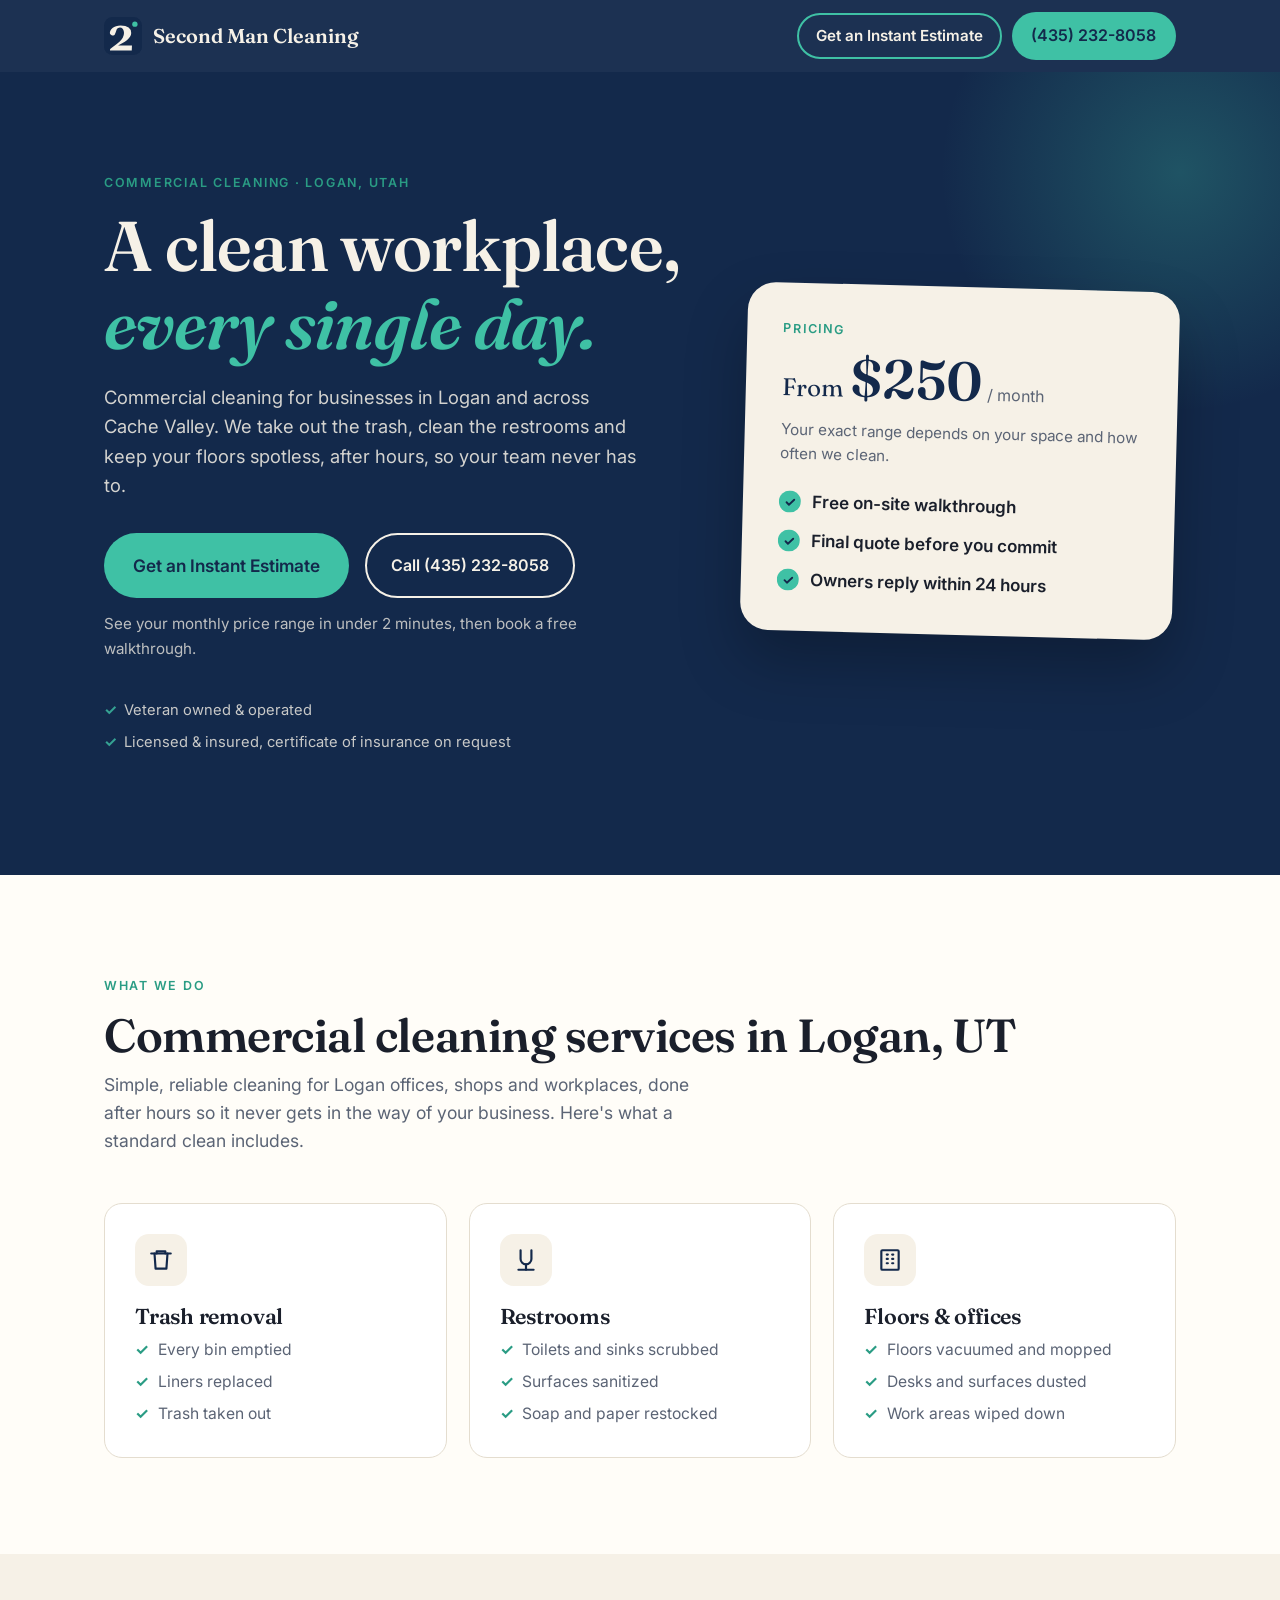
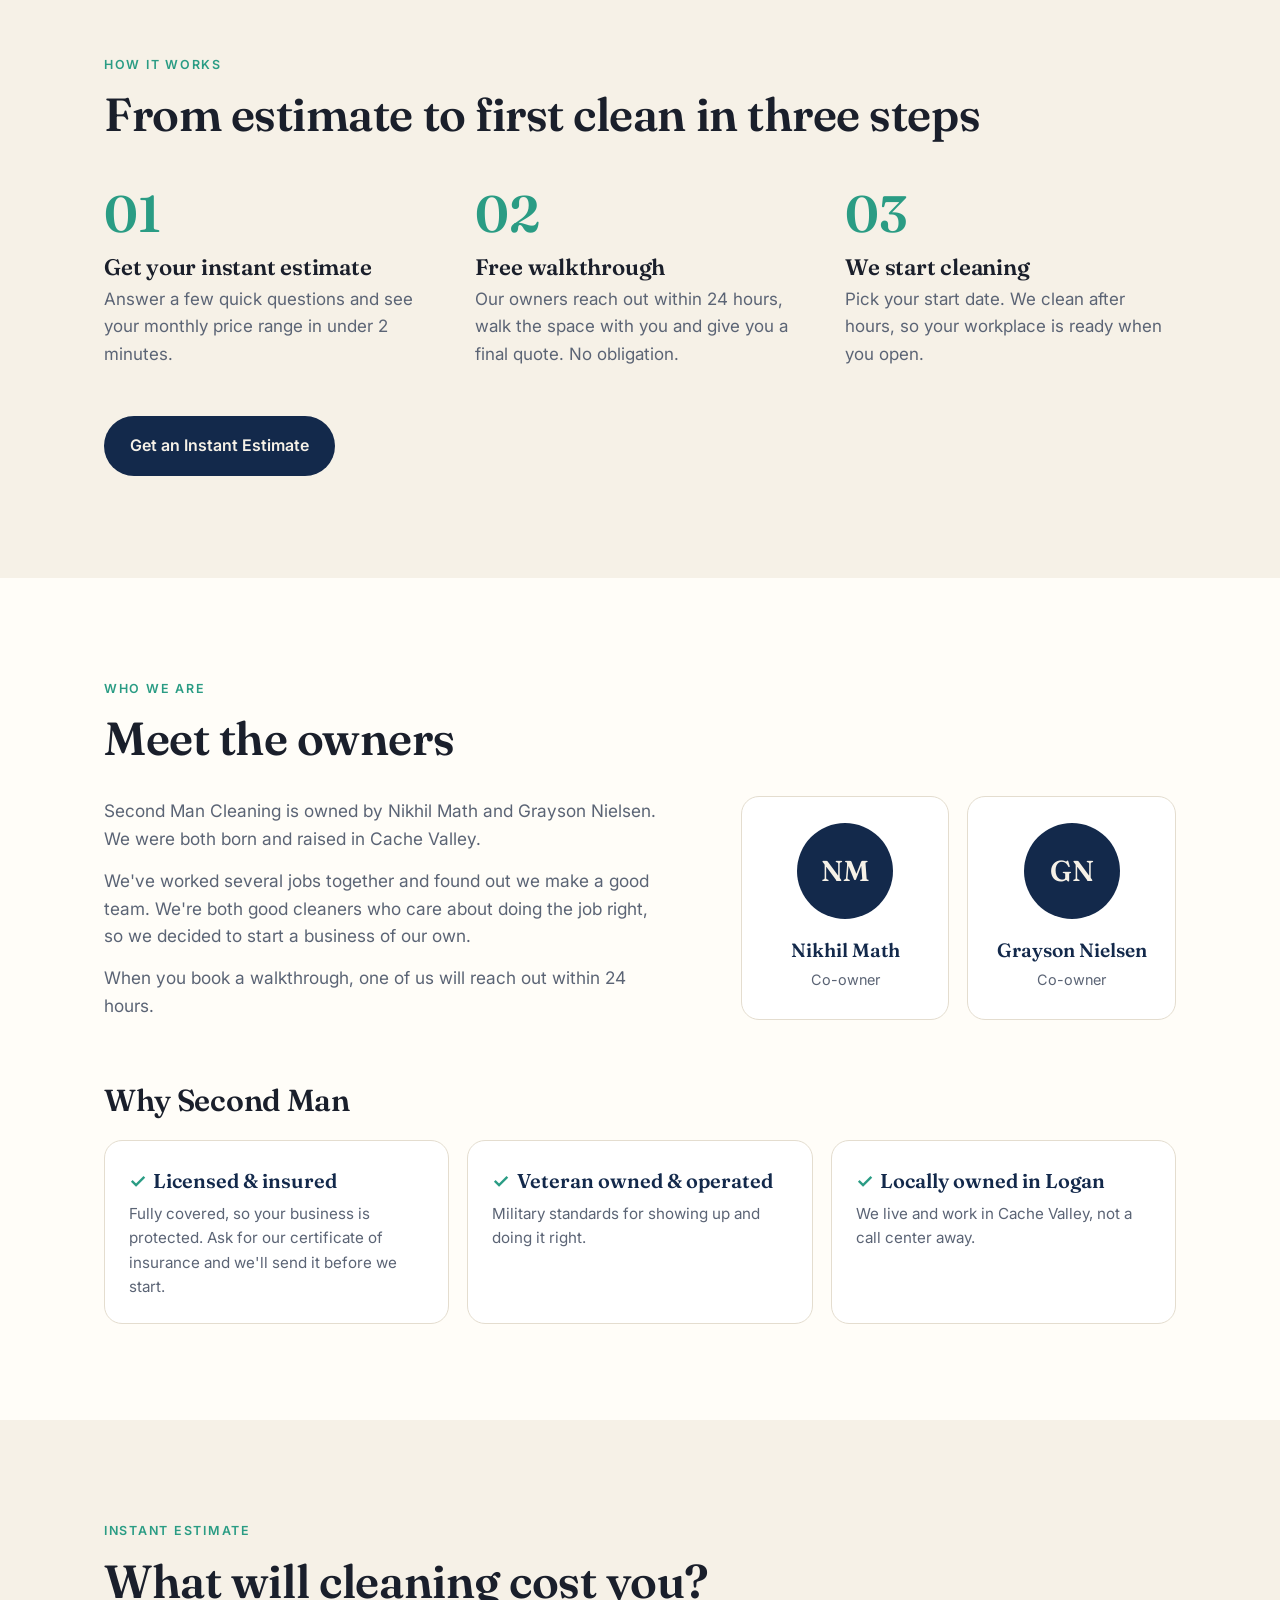
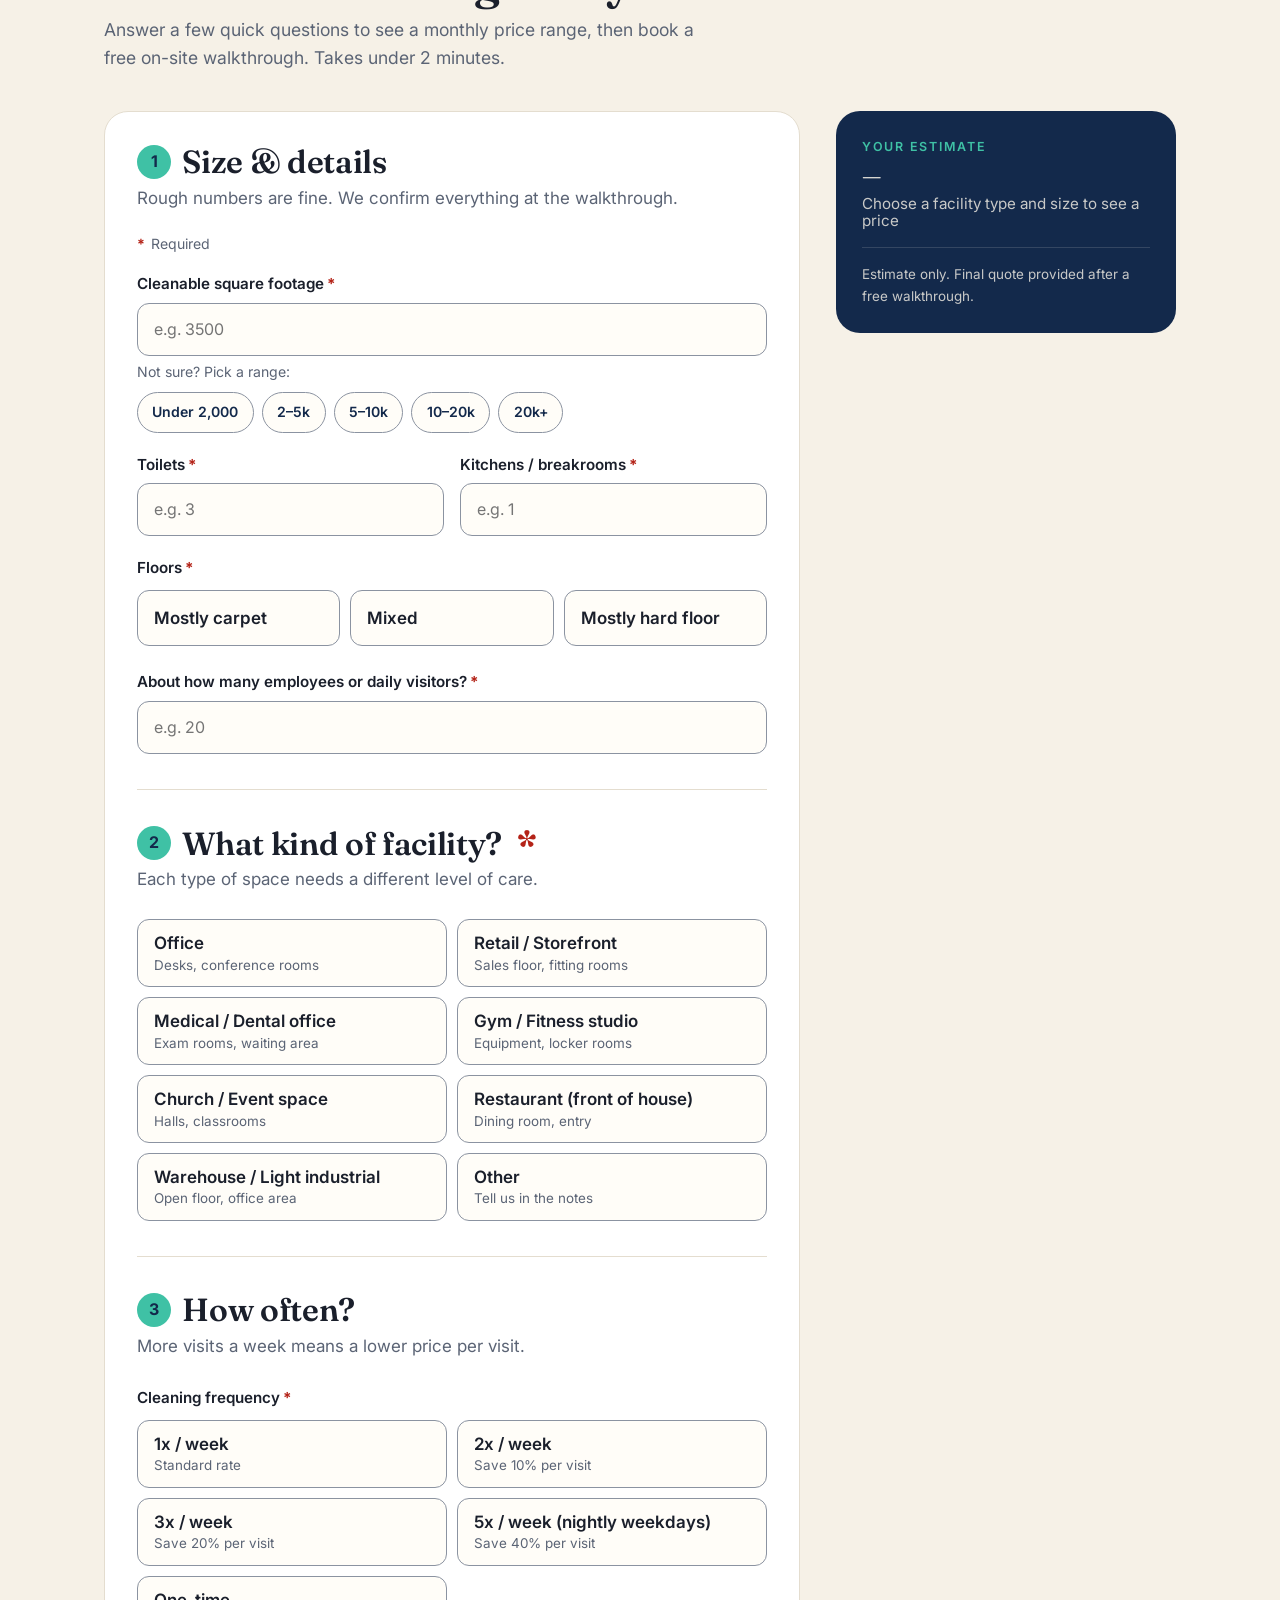
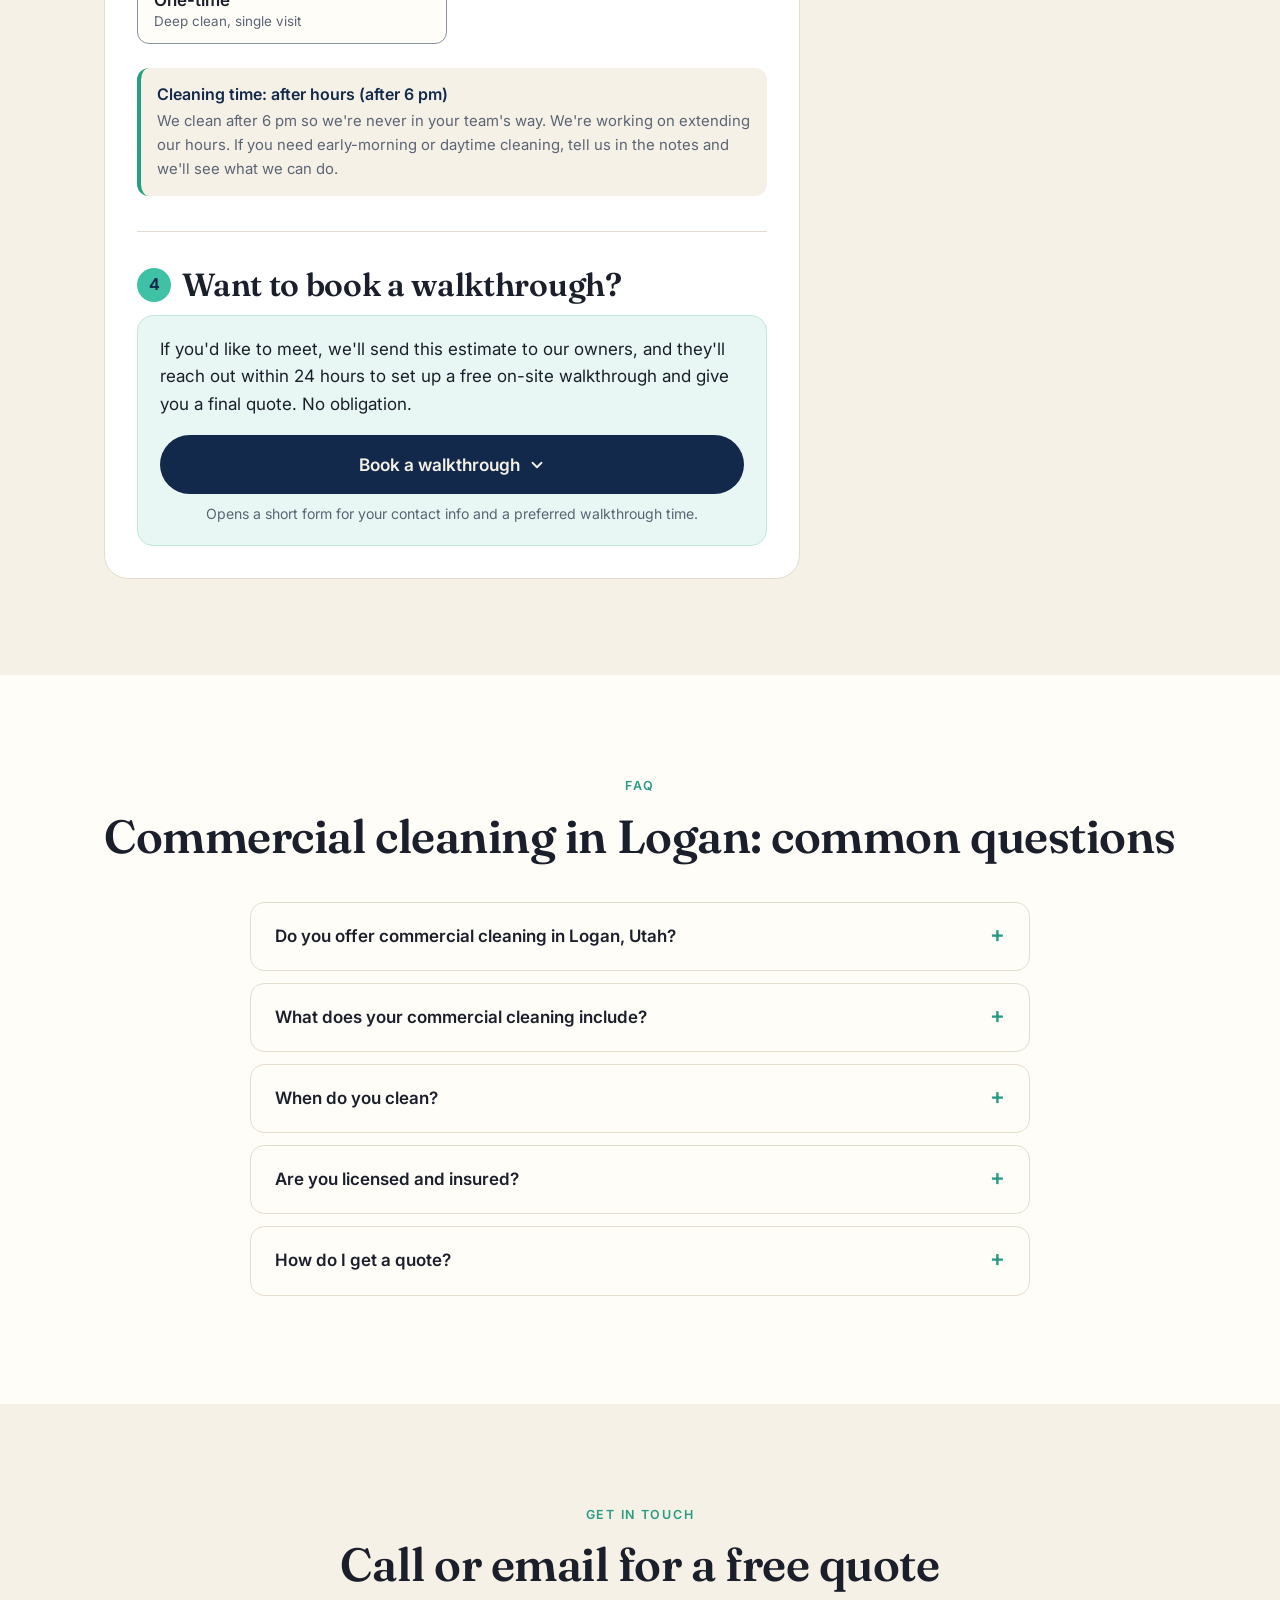
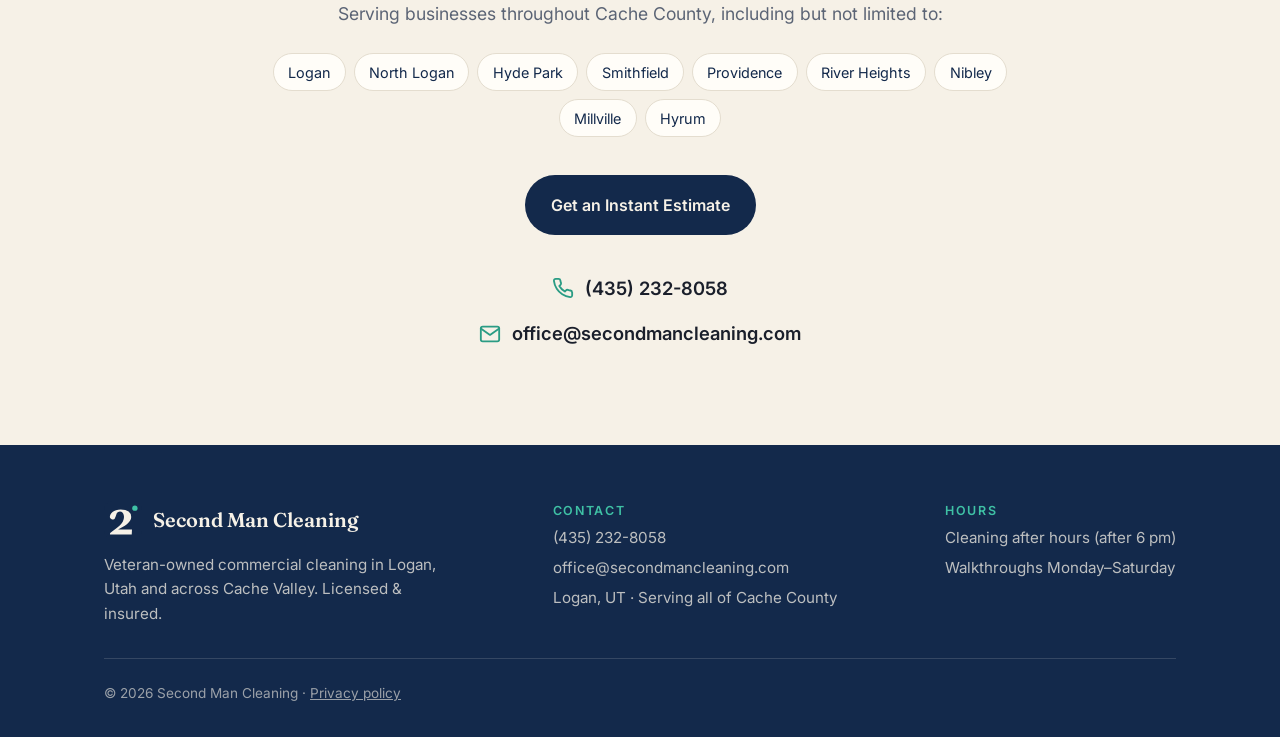
==== index.html @ 5b6b6d29 "FAQ: say we're open to adding services a business needs Co-Authored-By: Claude Opus 5.5 <noreply@ant" ====
<!doctype html>
<html lang="en">
<head>
  <meta charset="utf-8">
  <meta name="viewport" content="width=device-width, initial-scale=1">
  <title>Commercial Cleaning in Logan, UT | Second Man Cleaning</title>
  <meta name="description" content="Veteran-owned commercial cleaning in Logan, Utah and Cache Valley. After-hours office, restroom, floor and trash service. Licensed &amp; insured. Free quotes.">
  <link rel="canonical" href="https://secondmancleaning.com/">
  <link rel="icon" href="/favicon.ico" sizes="any">
  <link rel="icon" href="/assets/favicon.svg" type="image/svg+xml">
  <link rel="apple-touch-icon" href="/assets/apple-touch-icon.png">
  <link rel="manifest" href="/site.webmanifest">
  <meta name="theme-color" content="#13294b">

  <meta property="og:type" content="website">
  <meta property="og:title" content="Second Man Cleaning | Commercial Cleaning in Logan, UT">
  <meta property="og:description" content="Veteran-owned commercial cleaning in Logan, Utah and Cache Valley: trash removal, restrooms, floors and offices.">
  <meta property="og:url" content="https://secondmancleaning.com/">
  <meta property="og:locale" content="en_US">
  <meta property="og:site_name" content="Second Man Cleaning">
  <meta property="og:image" content="https://secondmancleaning.com/assets/og-card.png">
  <meta property="og:image:width" content="1200">
  <meta property="og:image:height" content="630">
  <meta property="og:image:alt" content="Second Man Cleaning: veteran-owned commercial cleaning in Logan, Utah. Instant estimates online. (435) 232-8058">
  <meta name="twitter:card" content="summary_large_image">
  <meta name="twitter:title" content="Second Man Cleaning | Commercial Cleaning in Logan, UT">
  <meta name="twitter:description" content="Veteran-owned commercial cleaning in Logan, Utah and Cache Valley: trash removal, restrooms, floors and offices.">
  <meta name="twitter:image" content="https://secondmancleaning.com/assets/og-card.png">

  <meta name="geo.region" content="US-UT">
  <meta name="geo.placename" content="Logan, Utah">

  <script type="application/ld+json">
  {
    "@context": "https://schema.org",
    "@type": "LocalBusiness",
    "@id": "https://secondmancleaning.com/#business",
    "name": "Second Man Cleaning",
    "description": "Veteran-owned commercial cleaning company serving businesses in Logan, Utah and throughout Cache Valley. After-hours trash removal, restroom cleaning, floor care and office cleaning.",
    "url": "https://secondmancleaning.com/",
    "telephone": "+1-435-232-8058",
    "email": "office@secondmancleaning.com",
    "logo": "https://secondmancleaning.com/assets/icon-512.png",
    "image": "https://secondmancleaning.com/assets/og-card.png",
    "slogan": "A clean workplace, every single day.",
    "founder": [
      {"@type": "Person", "name": "Nikhil Math"},
      {"@type": "Person", "name": "Grayson Nielsen"}
    ],
    "priceRange": "From $250/month",
    "knowsAbout": ["Commercial cleaning", "Office cleaning", "Janitorial services", "Restroom cleaning", "Floor cleaning", "Trash removal"],
    "address": {
      "@type": "PostalAddress",
      "addressLocality": "Logan",
      "addressRegion": "UT",
      "addressCountry": "US"
    },
    "areaServed": [
      {"@type": "City", "name": "Logan, Utah"},
      {"@type": "City", "name": "North Logan, Utah"},
      {"@type": "City", "name": "Hyde Park, Utah"},
      {"@type": "City", "name": "Smithfield, Utah"},
      {"@type": "City", "name": "Providence, Utah"},
      {"@type": "City", "name": "River Heights, Utah"},
      {"@type": "City", "name": "Nibley, Utah"},
      {"@type": "City", "name": "Millville, Utah"},
      {"@type": "City", "name": "Hyrum, Utah"},
      {"@type": "AdministrativeArea", "name": "Cache County, Utah"}
    ],
    "hasOfferCatalog": {
      "@type": "OfferCatalog",
      "name": "Commercial cleaning services",
      "itemListElement": [
        {"@type": "Offer", "itemOffered": {"@type": "Service", "name": "Commercial trash removal", "areaServed": "Logan, UT"}},
        {"@type": "Offer", "itemOffered": {"@type": "Service", "name": "Commercial restroom cleaning", "areaServed": "Logan, UT"}},
        {"@type": "Offer", "itemOffered": {"@type": "Service", "name": "Office and floor cleaning", "areaServed": "Logan, UT"}}
      ]
    }
  }
  </script>

  <link rel="preconnect" href="https://fonts.googleapis.com">
  <link rel="preconnect" href="https://fonts.gstatic.com" crossorigin>
  <link href="https://fonts.googleapis.com/css2?family=Fraunces:ital,opsz,wght@0,9..144,600;1,9..144,600&family=Inter:wght@400;600&display=swap" rel="stylesheet">
  <link rel="stylesheet" href="/assets/styles.css">
  <link rel="stylesheet" href="/assets/estimate.css">
</head>
<body>

<nav class="nav" aria-label="Main">
  <div class="wrap">
    <a class="brand" href="/">
      <img class="brand-mark" src="/assets/favicon.svg" alt="" width="38" height="38">
      Second Man Cleaning
    </a>
    <div class="nav-actions">
      <a class="btn nav-est" href="#estimate"><span class="long">Get an Instant Estimate</span><span class="short">Estimate</span></a>
      <a class="btn btn-primary nav-cta" href="tel:+14352328058" aria-label="Call (435) 232-8058"><svg class="ph-ico" width="18" height="18" viewBox="0 0 24 24" fill="none" stroke="currentColor" stroke-width="2.2" stroke-linecap="round" stroke-linejoin="round" aria-hidden="true"><path d="M22 16.9v3a2 2 0 01-2.2 2 19.8 19.8 0 01-8.6-3.1 19.5 19.5 0 01-6-6A19.8 19.8 0 012.1 4.2 2 2 0 014.1 2h3a2 2 0 012 1.7c.1.9.4 1.8.7 2.7a2 2 0 01-.5 2.1L8 9.8a16 16 0 006 6l1.3-1.3a2 2 0 012.1-.5c.9.3 1.8.6 2.7.7a2 2 0 011.7 2z"/></svg><span class="ph-num">(435) 232-8058</span></a>
    </div>
  </div>
</nav>

<header class="hero">
  <div class="wrap">
    <div>
      <span class="eyebrow">Commercial cleaning · Logan, Utah</span>
      <h1>A clean workplace, <em>every single day.</em></h1>
      <p>Commercial cleaning for businesses in Logan and across Cache Valley. We take out the trash, clean the restrooms and keep your floors spotless, after hours, so your team never has to.</p>
      <div class="hero-ctas">
        <a class="btn btn-primary btn-lg" href="#estimate">Get an Instant Estimate</a>
        <a class="btn btn-ghost" href="tel:+14352328058">Call (435) 232-8058</a>
      </div>
      <p class="hero-sub">See your monthly price range in under 2 minutes, then book a free walkthrough.</p>
      <div class="hero-points"><span>Veteran owned &amp; operated</span><span>Licensed &amp; insured, certificate of insurance on request</span></div>
    </div>
    <aside class="hero-card" aria-label="Pricing">
      <p class="hero-card-label">Pricing</p>
      <!-- The $ amount is filled from PRICING.minimumMonthly in assets/estimate.js; keep this copy in step for no-JS visitors. -->
      <p class="hero-price">From <b data-price-min>$250</b><span>/ month</span></p>
      <p class="hero-card-note">Your exact range depends on your space and how often we clean.</p>
      <ul class="check">
        <li>Free on-site walkthrough</li>
        <li>Final quote before you commit</li>
        <li>Owners reply within 24 hours</li>
      </ul>
    </aside>
  </div>
</header>

<main>

<section id="services">
  <div class="wrap">
    <span class="eyebrow">What we do</span>
    <h2>Commercial cleaning services in Logan, UT</h2>
    <p class="lede">Simple, reliable cleaning for Logan offices, shops and workplaces, done after hours so it never gets in the way of your business. Here's what a standard clean includes.</p>
    <div class="grid">
      <article class="card">
        <div class="icon"><svg width="26" height="26" viewBox="0 0 24 24" fill="none" stroke="currentColor" stroke-width="2" stroke-linecap="round" stroke-linejoin="round" aria-hidden="true"><path d="M3 6h18"/><path d="M8 6V4h8v2"/><path d="M6 6l1 14h10l1-14"/></svg></div>
        <h3>Trash removal</h3>
        <ul class="card-list">
          <li>Every bin emptied</li>
          <li>Liners replaced</li>
          <li>Trash taken out</li>
        </ul>
      </article>
      <article class="card">
        <div class="icon"><svg width="26" height="26" viewBox="0 0 24 24" fill="none" stroke="currentColor" stroke-width="2" stroke-linecap="round" stroke-linejoin="round" aria-hidden="true"><path d="M7 3v8a5 5 0 0010 0V3"/><path d="M5 21h14"/><path d="M12 16v5"/></svg></div>
        <h3>Restrooms</h3>
        <ul class="card-list">
          <li>Toilets and sinks scrubbed</li>
          <li>Surfaces sanitized</li>
          <li>Soap and paper restocked</li>
        </ul>
      </article>
      <article class="card">
        <div class="icon"><svg width="26" height="26" viewBox="0 0 24 24" fill="none" stroke="currentColor" stroke-width="2" stroke-linecap="round" stroke-linejoin="round" aria-hidden="true"><rect x="4" y="3" width="16" height="18" rx="1"/><path d="M9 7h1M14 7h1M9 11h1M14 11h1M9 15h1M14 15h1"/></svg></div>
        <h3>Floors &amp; offices</h3>
        <ul class="card-list">
          <li>Floors vacuumed and mopped</li>
          <li>Desks and surfaces dusted</li>
          <li>Work areas wiped down</li>
        </ul>
      </article>
    </div>
  </div>
</section>

<section id="how" class="steps-sec">
  <div class="wrap">
    <span class="eyebrow">How it works</span>
    <h2>From estimate to first clean in three steps</h2>
    <ol class="steps">
      <li class="step">
        <h3>Get your instant estimate</h3>
        <p>Answer a few quick questions and see your monthly price range in under 2 minutes.</p>
      </li>
      <li class="step">
        <h3>Free walkthrough</h3>
        <p>Our owners reach out within 24 hours, walk the space with you and give you a final quote. No obligation.</p>
      </li>
      <li class="step">
        <h3>We start cleaning</h3>
        <p>Pick your start date. We clean after hours, so your workplace is ready when you open.</p>
      </li>
    </ol>
    <p class="steps-cta"><a class="btn btn-next-home" href="#estimate">Get an Instant Estimate</a></p>
  </div>
</section>

<section id="about">
  <div class="wrap">
    <span class="eyebrow">Who we are</span>
    <h2>Meet the owners</h2>
    <div class="about">
      <div class="about-text">
        <p>Second Man Cleaning is owned by Nikhil Math and Grayson Nielsen. We were both born and raised in Cache Valley.</p>
        <p>We've worked several jobs together and found out we make a good team. We're both good cleaners who care about doing the job right, so we decided to start a business of our own.</p>
        <p>When you book a walkthrough, one of us will reach out within 24 hours.</p>
      </div>
      <div class="owners">
        <!-- PHOTOS: put a square photo in /assets/ (e.g. nikhil-math.jpg) and swap the initials <span> for
             <img class="owner-photo" src="/assets/nikhil-math.jpg" alt="Nikhil Math" width="96" height="96"> -->
        <figure class="owner"><span class="owner-photo" aria-hidden="true">NM</span><figcaption><b>Nikhil Math</b><span>Co-owner</span></figcaption></figure>
        <figure class="owner"><span class="owner-photo" aria-hidden="true">GN</span><figcaption><b>Grayson Nielsen</b><span>Co-owner</span></figcaption></figure>
      </div>
    </div>

    <h3 class="about-why">Why Second Man</h3>
    <!-- TRUST SIGNALS. Items marked "PLACEHOLDER" are hidden until you confirm them: delete the word `hidden` to show one. -->
    <div class="trust-grid">
      <div class="trust-item"><b>Licensed &amp; insured</b><p>Fully covered, so your business is protected. Ask for our certificate of insurance and we'll send it before we start.</p></div>
      <div class="trust-item"><b>Veteran owned &amp; operated</b><p>Military standards for showing up and doing it right.</p></div>
      <div class="trust-item"><b>Locally owned in Logan</b><p>We live and work in Cache Valley, not a call center away.</p></div>
      <!-- PLACEHOLDER: confirm all staff are background-checked, then remove `hidden` -->
      <div class="trust-item" hidden><b>Background-checked staff</b><p>Every team member is screened before entering your building.</p></div>
      <!-- PLACEHOLDER: confirm your guarantee wording, then remove `hidden` -->
      <div class="trust-item" hidden><b>Satisfaction guarantee</b><p>Not happy with a clean? Tell us within 24 hours and we'll come back and fix it free.</p></div>
    </div>

    <!-- PLACEHOLDER: client testimonial or logo. Replace the quote, name and business, then remove `hidden`.
         For a logo: put the image in /assets/ and swap the <blockquote> for <img src="/assets/client-logo.png" alt="Client name"> -->
    <figure class="testimonial" hidden>
      <blockquote>"Client testimonial goes here: one or two sentences about reliability and results."</blockquote>
      <figcaption>Name, Title · Business name, Logan</figcaption>
    </figure>
  </div>
</section>

<section id="estimate" class="est-sec" aria-labelledby="estimate-h">
  <div class="wrap">
    <div class="est-intro">
      <span class="eyebrow">Instant estimate</span>
      <h2 id="estimate-h">What will cleaning cost you?</h2>
      <p class="lede">Answer a few quick questions to see a monthly price range, then book a free on-site walkthrough. Takes under 2 minutes.</p>
    </div>
    <noscript><p class="noscript">This calculator needs JavaScript. Call us at <a href="tel:+14352328058">(435) 232-8058</a> or email <a href="mailto:office@secondmancleaning.com">office@secondmancleaning.com</a> for a free quote.</p></noscript>

    <div id="est-app" class="est-layout">
      <div class="wizard" id="wizard" tabindex="-1">
        <div class="shared-note" id="shared-note" hidden>
          <p>You opened a shared estimate. Check the answers below, or jump straight to booking.</p>
          <button type="button" class="btn btn-small" id="skip-to-book">Jump to booking</button>
        </div>

        <!-- Sections 1–3: the calculator. Not sent to Netlify directly; the results are copied into hidden fields in the booking form. -->
        <form id="calc" novalidate>
          <div class="step-panel" data-step="1">
            <h3 id="sec-1" tabindex="-1"><span class="sec-num" aria-hidden="true">1</span>Size &amp; details</h3>
            <p class="step-intro">Rough numbers are fine. We confirm everything at the walkthrough.</p>
            <p class="req-note"><span class="req" aria-hidden="true">*</span> Required</p>

            <div class="field">
              <label for="sqft">Cleanable square footage<span class="req" aria-hidden="true">*</span></label>
              <input id="sqft" aria-required="true" type="number" inputmode="numeric" min="100" max="1000000" step="1" placeholder="e.g. 3500" aria-describedby="sqft-hint err-sqft">
              <p class="hint" id="sqft-hint">Not sure? Pick a range:</p>
              <div class="quick" id="quick-sqft" role="group" aria-label="Square footage ranges">
                <button type="button" data-sqft="1500" aria-pressed="false">Under 2,000</button>
                <button type="button" data-sqft="3500" aria-pressed="false">2–5k</button>
                <button type="button" data-sqft="7500" aria-pressed="false">5–10k</button>
                <button type="button" data-sqft="15000" aria-pressed="false">10–20k</button>
                <button type="button" data-sqft="25000" aria-pressed="false">20k+</button>
              </div>
              <p class="err" id="err-sqft" role="alert"></p>
            </div>

            <div class="row2">
              <div class="field">
                <label for="toilets">Toilets<span class="req" aria-hidden="true">*</span></label>
                <input id="toilets" aria-required="true" type="number" inputmode="numeric" min="0" max="500" step="1" placeholder="e.g. 3" aria-describedby="err-toilets">
                <p class="err" id="err-toilets" role="alert"></p>
              </div>
              <div class="field">
                <label for="kitchens">Kitchens / breakrooms<span class="req" aria-hidden="true">*</span></label>
                <input id="kitchens" aria-required="true" type="number" inputmode="numeric" min="0" max="100" step="1" placeholder="e.g. 1" aria-describedby="err-kitchens">
                <p class="err" id="err-kitchens" role="alert"></p>
              </div>
            </div>

            <fieldset id="fs-floor" aria-required="true" aria-describedby="err-fs-floor">
              <legend>Floors<span class="req" aria-hidden="true">*</span></legend>
              <div class="opts cols-3" id="opts-floor"></div>
              <p class="err" id="err-fs-floor" role="alert"></p>
            </fieldset>

            <div class="field">
              <label for="people">About how many employees or daily visitors?<span class="req" aria-hidden="true">*</span></label>
              <input id="people" aria-required="true" type="number" inputmode="numeric" min="0" max="100000" step="1" placeholder="e.g. 20" aria-describedby="traffic-out err-people">
              <p class="hint" id="traffic-out" aria-live="polite"></p>
              <p class="err" id="err-people" role="alert"></p>
            </div>
          </div>

          <div class="step-panel" data-step="2">
            <h3 id="sec-2" tabindex="-1"><span class="sec-num" aria-hidden="true">2</span>What kind of facility?<span class="req" aria-hidden="true">*</span></h3>
            <p class="step-intro">Each type of space needs a different level of care.</p>
            <fieldset id="fs-type" aria-required="true" aria-describedby="err-fs-type">
              <legend class="sr-only">Facility type (required)</legend>
              <div class="opts" id="opts-type"></div>
              <p class="err" id="err-fs-type" role="alert"></p>
            </fieldset>
          </div>

          <div class="step-panel" data-step="3">
            <h3 id="sec-3" tabindex="-1"><span class="sec-num" aria-hidden="true">3</span>How often?</h3>
            <p class="step-intro">More visits a week means a lower price per visit.</p>
            <fieldset id="fs-freq" aria-required="true" aria-describedby="err-fs-freq">
              <legend>Cleaning frequency<span class="req" aria-hidden="true">*</span></legend>
              <div class="opts" id="opts-freq"></div>
              <p class="err" id="err-fs-freq" role="alert"></p>
            </fieldset>
            <div class="hours-note" id="hours-note">
              <p class="hours-title">Cleaning time: after hours (after 6 pm)</p>
              <p>We clean after 6 pm so we're never in your team's way. We're working on extending our hours. If you need early-morning or daytime cleaning, tell us in the notes and we'll see what we can do.</p>
            </div>
          </div>

        </form>

        <!-- Section 4: booking. Netlify Forms reads this form at deploy time. Every field name below shows up in the notification email. -->
        <form id="book" name="walkthrough" method="POST" data-netlify="true" netlify-honeypot="bot-field" novalidate>
          <input type="hidden" name="form-name" value="walkthrough">
          <input type="hidden" name="subject" value="New walkthrough request">
          <p class="hp" aria-hidden="true"><label>Leave this empty: <input name="bot-field" tabindex="-1" autocomplete="off"></label></p>

          <!-- Estimate details, filled in by the calculator when the form is sent -->
          <input type="hidden" name="estimate_range">
          <input type="hidden" name="estimate_per_visit">
          <input type="hidden" name="visits_per_month">
          <input type="hidden" name="frequency">
          <input type="hidden" name="preferred_time">
          <input type="hidden" name="facility_type">
          <input type="hidden" name="square_feet">
          <input type="hidden" name="toilets">
          <input type="hidden" name="kitchens_breakrooms">
          <input type="hidden" name="floor_type">
          <input type="hidden" name="daily_people">
          <input type="hidden" name="traffic_level">
          <input type="hidden" name="estimate_breakdown">
          <input type="hidden" name="share_link">

          <div class="step-panel" data-step="4">
            <h3 id="sec-4" tabindex="-1"><span class="sec-num" aria-hidden="true">4</span>Want to book a walkthrough?</h3>
            <div class="book-cta">
              <p class="book-cta-est" id="book-cta-est" hidden>Your estimate: <b id="book-cta-range"></b></p>
              <p>If you'd like to meet, we'll send this estimate to our owners, and they'll reach out within 24 hours to set up a free on-site walkthrough and give you a final quote. No obligation.</p>
              <button type="button" class="btn btn-next btn-submit" id="start-booking" aria-expanded="false" aria-controls="book-fields" aria-describedby="book-cta-hint">Book a walkthrough<svg width="18" height="18" viewBox="0 0 24 24" fill="none" stroke="currentColor" stroke-width="2.4" stroke-linecap="round" stroke-linejoin="round" aria-hidden="true"><path d="M6 9l6 6 6-6"/></svg></button>
              <p class="book-cta-hint" id="book-cta-hint">Opens a short form for your contact info and a preferred walkthrough time.</p>
              <p class="err" id="err-start-booking" role="alert"></p>
            </div>

            <!-- Booking fields stay hidden until "Book a walkthrough" is clicked. Netlify still reads them at deploy time. -->
            <div id="book-fields" hidden>
              <div class="row2">
                <div class="field">
                  <label for="business">Business name<span class="req" aria-hidden="true">*</span></label>
                  <input id="business" aria-required="true" name="business_name" type="text" autocomplete="organization" aria-describedby="err-business">
                  <p class="err" id="err-business" role="alert"></p>
                </div>
                <div class="field">
                  <label for="contact">Your name<span class="req" aria-hidden="true">*</span></label>
                  <input id="contact" aria-required="true" name="contact_name" type="text" autocomplete="name" aria-describedby="err-contact">
                  <p class="err" id="err-contact" role="alert"></p>
                </div>
                <div class="field">
                  <label for="phone">Phone<span class="req" aria-hidden="true">*</span></label>
                  <input id="phone" aria-required="true" name="phone" type="tel" autocomplete="tel" inputmode="tel" placeholder="(435) 555-0123" aria-describedby="err-phone">
                  <p class="err" id="err-phone" role="alert"></p>
                </div>
                <div class="field">
                  <label for="email">Email<span class="req" aria-hidden="true">*</span></label>
                  <input id="email" aria-required="true" name="email" type="email" autocomplete="email" inputmode="email" aria-describedby="err-email">
                  <p class="err" id="err-email" role="alert"></p>
                </div>
              </div>
              <div class="field">
                <label for="address">Facility address<span class="req" aria-hidden="true">*</span></label>
                <input id="address" aria-required="true" name="facility_address" type="text" autocomplete="street-address" placeholder="Street, city (Logan, North Logan, Smithfield…)" aria-describedby="err-address">
                <p class="err" id="err-address" role="alert"></p>
              </div>

              <div class="row2">
                <div class="field">
                  <label for="walk_date">Preferred walkthrough date<span class="req" aria-hidden="true">*</span></label>
                  <input id="walk_date" aria-required="true" name="walkthrough_date" type="date" aria-describedby="walk-hint err-walk_date">
                  <p class="hint" id="walk-hint">Monday–Saturday</p>
                  <p class="err" id="err-walk_date" role="alert"></p>
                </div>
                <fieldset id="fs-window" aria-required="true" aria-describedby="err-fs-window">
                  <legend>Time window<span class="req" aria-hidden="true">*</span></legend>
                  <div class="opts">
                    <label class="opt"><input type="radio" name="walkthrough_window" value="Morning"><span>Morning</span></label>
                    <label class="opt"><input type="radio" name="walkthrough_window" value="Afternoon"><span>Afternoon</span></label>
                  </div>
                  <p class="err" id="err-fs-window" role="alert"></p>
                </fieldset>
              </div>

              <!-- Optional extras, collapsed so the form looks short. Fields inside still submit when it's closed. -->
              <details class="more" id="more-details">
                <summary>Add more details <span class="hint">Start date, current cleaner, notes (optional)</span></summary>
                <div class="more-body">
                  <div class="row2">
                    <div class="field">
                      <label for="role">Your title / role</label>
                      <input id="role" name="title_role" type="text" autocomplete="organization-title" placeholder="e.g. Office manager">
                    </div>
                    <div class="field">
                      <label for="start_date">When should service start?</label>
                      <input id="start_date" name="desired_start_date" type="date" aria-describedby="err-start_date">
                      <p class="err" id="err-start_date" role="alert"></p>
                    </div>
                  </div>

                  <fieldset id="fs-current">
                    <legend>Do you currently have a cleaning company?</legend>
                    <div class="opts">
                      <label class="opt"><input type="radio" name="has_cleaning_company" value="Yes"><span>Yes</span></label>
                      <label class="opt"><input type="radio" name="has_cleaning_company" value="No"><span>No</span></label>
                    </div>
                  </fieldset>
                  <div class="field" id="issues-wrap" hidden>
                    <label for="issues">What's not working with them?</label>
                    <textarea id="issues" name="current_cleaner_issues" rows="3"></textarea>
                  </div>

                  <div class="field">
                    <label for="notes">Notes or special requirements</label>
                    <textarea id="notes" name="notes" rows="4" placeholder="Parking, which entrance to use, areas to skip…"></textarea>
                  </div>
                </div>
              </details>

              <label class="coi-opt">
                <input type="checkbox" name="wants_insurance_certificate" value="Yes" id="coi">
                <span><b>Send me your certificate of insurance</b><small>We'll email proof of our insurance before the walkthrough, so you can check it first.</small></span>
              </label>

              <p class="err" id="submit-error" role="alert" tabindex="-1"></p>
              <div class="form-end"><button type="submit" class="btn btn-next btn-submit" id="submit-btn">Send my estimate &amp; book</button></div>
            </div>
          </div>
        </form>
      </div>

      <aside class="summary empty" id="summary" aria-labelledby="sum-label">
        <div class="sum-head">
          <div>
            <p class="sum-label" id="sum-label">Your estimate</p>
            <p class="sum-range"><span id="sum-range">—</span> <span class="sum-unit" id="sum-unit">Choose a facility type and size to see a price</span></p>
          </div>
          <button type="button" class="sum-toggle" id="sum-toggle" aria-expanded="false" aria-controls="sum-body">Details</button>
        </div>
        <div class="sum-body" id="sum-body">
          <div id="sum-details"></div>
          <p class="sum-note">Estimate only. Final quote provided after a free walkthrough.</p>
          <button type="button" class="sum-share" id="share-btn">Copy share link</button>
          <p class="sum-status" id="share-status" aria-live="polite"></p>
        </div>
        <p class="sr-only" id="sum-sr" aria-live="polite"></p>
      </aside>
    </div>

    <div class="done" id="done" hidden>
      <span class="eyebrow">Request received</span>
      <h2 tabindex="-1">Thanks, <span id="done-name"></span>! You're on our list.</h2>
      <p class="lede">Your estimate is on its way to our owners. They'll reach out within 24 hours to confirm your walkthrough time. Please plan to have someone from your team there to walk the space with us.</p>
      <dl class="done-rows" id="done-rows"></dl>
      <p class="fine">Estimate only. Your final quote comes after the free walkthrough. Questions? Call <a href="tel:+14352328058">(435) 232-8058</a>.</p>
    </div>
  </div>
</section>

<section id="faq">
  <div class="wrap center">
    <span class="eyebrow">FAQ</span>
    <h2>Commercial cleaning in Logan: common questions</h2>
    <div class="faq" style="text-align:left">
      <details>
        <summary>Do you offer commercial cleaning in Logan, Utah?</summary>
        <p>Yes. Second Man Cleaning provides commercial cleaning for businesses in Logan and throughout Cache Valley, including North Logan, Hyde Park, Smithfield, Providence, River Heights, Nibley, Millville and Hyrum.</p>
      </details>
      <details>
        <summary>What does your commercial cleaning include?</summary>
        <p>Trash removal with new liners, restroom cleaning and sanitizing with soap and paper restocked, plus vacuuming, mopping, dusting and wiping down offices and work areas. If your business needs more than that, we're open to adding it. Just tell us at your walkthrough or in the booking notes, and we'll build it into your plan.</p>
      </details>
      <details>
        <summary>When do you clean?</summary>
        <p>After hours, so your team and customers are never interrupted and your workplace is ready when you open.</p>
      </details>
      <details>
        <summary>Are you licensed and insured?</summary>
        <p>Yes. Second Man Cleaning is licensed and insured, and veteran owned and operated. Our certificate of insurance is available on request: just ask, or tick the box when you book, and we'll email it before your walkthrough or first clean.</p>
      </details>
      <details>
        <summary>How do I get a quote?</summary>
        <p>Use our <a href="#estimate">instant estimate</a> to see a monthly price range in under 2 minutes, then book a free walkthrough for your final quote. You can also call <a href="tel:+14352328058">(435) 232-8058</a> or email <a href="mailto:office@secondmancleaning.com">office@secondmancleaning.com</a>. Quotes are always free.</p>
      </details>
    </div>
  </div>
</section>

<section id="contact" class="steps-sec">
  <div class="wrap center">
    <span class="eyebrow">Get in touch</span>
    <h2>Call or email for a free quote</h2>
    <p class="lede">Serving businesses throughout Cache County, including but not limited to:</p>
    <ul class="chips city-chips">
      <li>Logan</li>
      <li>North Logan</li>
      <li>Hyde Park</li>
      <li>Smithfield</li>
      <li>Providence</li>
      <li>River Heights</li>
      <li>Nibley</li>
      <li>Millville</li>
      <li>Hyrum</li>
    </ul>
    <p><a class="btn btn-next-home" href="#estimate">Get an Instant Estimate</a></p>
    <div class="contact-lines contact-center">
      <a href="tel:+14352328058"><svg width="22" height="22" viewBox="0 0 24 24" fill="none" stroke="currentColor" stroke-width="2" stroke-linecap="round" stroke-linejoin="round" aria-hidden="true"><path d="M22 16.9v3a2 2 0 01-2.2 2 19.8 19.8 0 01-8.6-3.1 19.5 19.5 0 01-6-6A19.8 19.8 0 012.1 4.2 2 2 0 014.1 2h3a2 2 0 012 1.7c.1.9.4 1.8.7 2.7a2 2 0 01-.5 2.1L8 9.8a16 16 0 006 6l1.3-1.3a2 2 0 012.1-.5c.9.3 1.8.6 2.7.7a2 2 0 011.7 2z"/></svg>(435) 232-8058</a>
      <a href="mailto:office@secondmancleaning.com"><svg width="22" height="22" viewBox="0 0 24 24" fill="none" stroke="currentColor" stroke-width="2" stroke-linecap="round" stroke-linejoin="round" aria-hidden="true"><rect x="2" y="4" width="20" height="16" rx="2"/><path d="M22 6l-10 7L2 6"/></svg>office@secondmancleaning.com</a>
    </div>
  </div>
</section>

</main>

<footer>
  <div class="wrap">
    <div class="top">
      <div class="foot-about">
        <a class="brand" href="/">
          <img class="brand-mark" src="/assets/favicon.svg" alt="" width="38" height="38">
          Second Man Cleaning
        </a>
        <p>Veteran-owned commercial cleaning in Logan, Utah and across Cache Valley. Licensed &amp; insured.</p>
      </div>
      <div class="foot-col">
        <p class="foot-h">Contact</p>
        <a href="tel:+14352328058">(435) 232-8058</a>
        <a href="mailto:office@secondmancleaning.com">office@secondmancleaning.com</a>
        <p>Logan, UT · Serving all of Cache County</p>
      </div>
      <div class="foot-col">
        <p class="foot-h">Hours</p>
        <p>Cleaning after hours (after 6 pm)</p>
        <p>Walkthroughs Monday–Saturday</p>
      </div>
    </div>
    <div class="bottom">© <span id="year">2026</span> Second Man Cleaning · <a href="/privacy">Privacy policy</a></div>
  </div>
</footer>

<script>
  document.getElementById('year').textContent = new Date().getFullYear();
</script>
<script src="/assets/estimate.js"></script>
</body>
</html>
---- assets/styles.css ----
:root{
  --navy:#13294b; --navy-2:#1d3a66; --mint:#3fc1a5; --mint-d:#2a9c84;
  --cream:#f6f1e7; --paper:#fffdf8; --ink:#1a1f2b; --muted:#5b6475; --line:#e4ddcf;
  --radius:18px; --max:1120px;
  --serif:"Fraunces",Georgia,serif; --sans:"Inter",system-ui,-apple-system,Segoe UI,Roboto,sans-serif;
}
*{box-sizing:border-box;margin:0;padding:0}
html{scroll-behavior:smooth}
body{font-family:var(--sans);color:var(--ink);background:var(--paper);line-height:1.6;font-size:17px;-webkit-font-smoothing:antialiased}
img,svg{display:block;max-width:100%}
a{color:inherit}
.wrap{max-width:var(--max);margin:0 auto;padding:0 24px}
h1,h2,h3{font-family:var(--serif);line-height:1.1;font-weight:600;letter-spacing:-.01em}
h2{font-size:clamp(2rem,4vw,2.9rem);margin-bottom:.6rem}
.eyebrow{display:inline-block;font-size:.78rem;font-weight:600;letter-spacing:.14em;text-transform:uppercase;color:var(--mint-d);margin-bottom:.9rem}
.lede{color:var(--muted);font-size:1.1rem;max-width:620px}
section{padding:96px 0}

/* buttons */
.btn{display:inline-flex;align-items:center;gap:.5rem;padding:.95rem 1.5rem;border-radius:999px;font-weight:600;text-decoration:none;border:2px solid transparent;transition:transform .15s,background .15s,color .15s;cursor:pointer;font-size:1rem;font-family:var(--sans)}
.btn:hover{transform:translateY(-2px)}
.btn-primary{background:var(--mint);color:var(--navy)}
.btn-primary:hover{background:#56d3b8}
.btn-ghost{border-color:currentColor;color:var(--cream)}
.btn-ghost:hover{background:var(--cream);color:var(--navy)}

/* nav */
.nav{position:sticky;top:0;z-index:50;background:rgba(19,41,75,.96);backdrop-filter:blur(8px);color:var(--cream)}
.nav .wrap{display:flex;align-items:center;justify-content:space-between;height:72px}
.brand{display:flex;align-items:center;gap:.7rem;text-decoration:none;font-family:var(--serif);font-size:1.25rem;font-weight:600}
.brand-mark{width:38px;height:38px}
.nav-links{display:flex;gap:2rem;list-style:none;align-items:center}
.nav-links a{text-decoration:none;font-size:.95rem;opacity:.85}
.nav-links a:hover{opacity:1}
.nav-links .btn{opacity:1;padding:.6rem 1.1rem}
.menu-btn{display:none;background:none;border:0;color:var(--cream);font-size:1.6rem;cursor:pointer}

/* hero */
.hero{background:var(--navy);color:var(--cream);padding:96px 0 120px;position:relative;overflow:hidden}
.hero::after{content:"";position:absolute;right:-160px;top:-160px;width:520px;height:520px;border-radius:50%;background:radial-gradient(circle,rgba(63,193,165,.28),transparent 65%)}
.hero .wrap{display:grid;grid-template-columns:1.15fr .85fr;gap:56px;align-items:center;position:relative;z-index:1}
.hero h1{font-size:clamp(2.6rem,6vw,4.4rem);margin-bottom:1.3rem}
.hero h1 em{font-style:italic;color:var(--mint)}
.hero p{font-size:1.15rem;opacity:.85;max-width:540px;margin-bottom:2rem}
.hero-ctas{display:flex;gap:1rem;flex-wrap:wrap}
.hero-points{display:flex;flex-direction:column;gap:.5rem;margin-top:2.4rem;flex-wrap:wrap;font-size:.92rem;opacity:.8}
.hero-points span::before{content:"✓";color:var(--mint);font-weight:700;margin-right:.45rem}
.hero-card{background:var(--cream);color:var(--ink);border-radius:28px;padding:36px;box-shadow:0 30px 60px rgba(0,0,0,.25);transform:rotate(1.5deg)}
.hero-card h3{font-size:1.5rem;margin-bottom:1rem}
.check{list-style:none;display:grid;gap:.75rem}
.check li{display:flex;gap:.7rem;align-items:flex-start}
.check li::before{content:"";flex:0 0 22px;height:22px;border-radius:50%;background:var(--mint) url("data:image/svg+xml,%3Csvg xmlns='http://www.w3.org/2000/svg' viewBox='0 0 24 24' fill='none' stroke='%2313294b' stroke-width='3.5' stroke-linecap='round' stroke-linejoin='round'%3E%3Cpath d='M5 12.5l4.5 4.5L19 7.5'/%3E%3C/svg%3E") center/13px no-repeat;margin-top:2px}

/* services */
.grid{display:grid;grid-template-columns:repeat(3,1fr);gap:22px;margin-top:3rem}
.card{background:#fff;border:1px solid var(--line);border-radius:var(--radius);padding:30px;transition:transform .2s,box-shadow .2s}
.card:hover{transform:translateY(-4px);box-shadow:0 18px 40px rgba(19,41,75,.08)}
.card .icon{width:52px;height:52px;border-radius:14px;background:var(--cream);display:grid;place-items:center;margin-bottom:1.2rem;color:var(--navy)}
.card h3{font-size:1.35rem;margin-bottom:.5rem}
.card p{color:var(--muted);font-size:.98rem}
.card-list{list-style:none;display:grid;gap:.45rem;color:var(--muted);font-size:.98rem}
.card-list li{display:flex;gap:.55rem;align-items:baseline}
.card-list li::before{content:"✓";color:var(--mint-d);font-weight:700}
.card.feature{background:var(--navy);color:var(--cream);border-color:var(--navy)}
.card.feature p{color:rgba(246,241,231,.75)}
.card.feature .icon{background:var(--mint)}

/* steps */
.steps-sec{background:var(--cream)}
.steps{display:grid;grid-template-columns:repeat(3,1fr);gap:40px;margin-top:3rem;counter-reset:s}
.step{position:relative;padding-top:4.2rem}
.step::before{counter-increment:s;content:"0" counter(s);position:absolute;top:0;left:0;font-family:var(--serif);font-size:3.2rem;font-weight:600;color:var(--mint-d);line-height:1}
.step h3{font-size:1.4rem;margin-bottom:.4rem}
.step p{color:var(--muted)}
ol.steps{list-style:none}

/* who we are */
.about{display:grid;grid-template-columns:1.15fr .85fr;gap:48px;align-items:center;margin-top:2rem}
.about-text p{color:var(--muted);font-size:1.08rem;max-width:560px}
.about-text p+p{margin-top:.9rem}
.owners{display:grid;grid-template-columns:1fr 1fr;gap:18px}
.owner{background:#fff;border:1px solid var(--line);border-radius:var(--radius);padding:26px 18px;text-align:center}
.owner-photo{width:96px;height:96px;border-radius:50%;margin:0 auto 1rem;display:grid;place-items:center;background:var(--navy);color:var(--cream);font-family:var(--serif);font-size:1.8rem;font-weight:600;object-fit:cover}
.owner figcaption b{display:block;font-family:var(--serif);font-size:1.2rem;font-weight:600;color:var(--navy)}
.owner figcaption span{color:var(--muted);font-size:.9rem}
.about-why{font-size:clamp(1.5rem,3vw,1.9rem);margin-top:4rem}
@media (max-width:900px){.about{grid-template-columns:1fr;gap:28px}.owners{max-width:480px}}
.steps-cta{margin-top:2.6rem}
@media (max-width:900px){ol.steps{grid-template-columns:1fr;gap:28px;max-width:560px}.step{padding:0 0 0 4.6rem}.step::before{font-size:2.6rem}}

/* why */
.why .wrap{display:grid;grid-template-columns:1fr 1fr;gap:64px;align-items:center}
.why-list{display:grid;gap:1.6rem}
.why-item{display:grid;grid-template-columns:auto 1fr;gap:1rem}
.why-item b{display:block;font-family:var(--serif);font-size:1.25rem;font-weight:600;margin-bottom:.15rem}
.why-item p{color:var(--muted)}
.dot{width:12px;height:12px;border-radius:50%;background:var(--mint);margin-top:.55rem}
.area{background:var(--navy);color:var(--cream);border-radius:28px;padding:40px}
.area h3{font-size:1.7rem;margin-bottom:.6rem}
.area p{opacity:.8;margin-bottom:1.4rem}
.chips{display:flex;flex-wrap:wrap;gap:.5rem}
.chips span{border:1px solid rgba(246,241,231,.3);border-radius:999px;padding:.4rem .9rem;font-size:.9rem}

/* faq */
.faq-sec{background:var(--cream)}
.faq{max-width:780px;margin:2.5rem auto 0}
.faq details{background:var(--paper);border:1px solid var(--line);border-radius:14px;margin-bottom:12px;padding:0 24px}
.faq summary{cursor:pointer;list-style:none;padding:20px 0;font-weight:600;display:flex;justify-content:space-between;gap:1rem}
.faq summary::-webkit-details-marker{display:none}
.faq summary::after{content:"+";font-size:1.4rem;color:var(--mint-d);line-height:1}
.faq details[open] summary::after{content:"–"}
.faq details p{padding-bottom:20px;color:var(--muted)}
.center{text-align:center}
.center .lede{margin:0 auto}

/* quote form */
.quote .wrap{display:grid;grid-template-columns:.9fr 1.1fr;gap:56px;align-items:start}
.contact-lines{margin-top:2rem;display:grid;gap:1rem}
.contact-lines a{text-decoration:none;font-weight:600;display:flex;gap:.7rem;align-items:center}
.contact-lines svg{color:var(--mint-d)}
form.qf{background:#fff;border:1px solid var(--line);border-radius:24px;padding:36px;display:grid;grid-template-columns:1fr 1fr;gap:18px}
.qf .full{grid-column:1/-1}
.qf label{display:block;font-size:.88rem;font-weight:600;margin-bottom:.4rem}
.qf input,.qf select,.qf textarea{width:100%;padding:.85rem 1rem;border:1.5px solid var(--line);border-radius:12px;font:inherit;font-size:1rem;background:var(--paper);color:var(--ink)}
.qf input:focus,.qf select:focus,.qf textarea:focus{outline:none;border-color:var(--mint);box-shadow:0 0 0 4px rgba(63,193,165,.18)}
.qf textarea{min-height:120px;resize:vertical}
.qf .btn{justify-content:center;width:100%;background:var(--navy);color:var(--cream)}
.qf .btn:hover{background:var(--navy-2)}
.hidden{position:absolute;left:-9999px}
.fine{font-size:.82rem;color:var(--muted)}

/* footer */
footer{background:var(--navy);color:var(--cream);padding:56px 0 32px}
footer .top{display:flex;justify-content:space-between;gap:2rem;flex-wrap:wrap;padding-bottom:32px;border-bottom:1px solid rgba(246,241,231,.15)}
footer p,footer a{opacity:.75;font-size:.95rem;text-decoration:none}
footer a:hover{opacity:1}
footer .links{display:flex;gap:1.6rem;flex-wrap:wrap}
footer .bottom{padding-top:24px;font-size:.85rem;opacity:.6}
footer .foot-about{max-width:340px}
footer .foot-about .brand{opacity:1;margin-bottom:.9rem}
footer .foot-col{display:grid;gap:.35rem;align-content:start}
footer .foot-h{opacity:1;font-size:.78rem;font-weight:600;letter-spacing:.14em;text-transform:uppercase;color:var(--mint)}
footer .bottom a{opacity:1;font-size:inherit;text-decoration:underline}

/* text pages (privacy policy) */
.prose{max-width:720px;margin:0 auto;padding:72px 24px 96px}
.prose h1{font-size:clamp(2.2rem,5vw,3.2rem);margin-bottom:.6rem}
.prose h2{font-size:1.45rem;margin:2.2rem 0 .5rem}
.prose p,.prose li{color:var(--muted)}
.prose p+p{margin-top:.8rem}
.prose ul{padding-left:1.3rem;display:grid;gap:.3rem;margin-top:.5rem}
.prose .updated{font-size:.9rem}

/* simple pages */
.simple{min-height:70vh;display:grid;place-items:center;text-align:center;padding:80px 24px}
.simple h1{font-size:clamp(2.4rem,5vw,3.6rem);margin-bottom:1rem}
.simple p{color:var(--muted);margin-bottom:2rem;font-size:1.1rem}

/* responsive */
@media (max-width:900px){
  section{padding:72px 0}
  .hero .wrap,.why .wrap,.quote .wrap{grid-template-columns:1fr}
  .hero-card{transform:none}
  .grid,.steps{grid-template-columns:1fr 1fr}
}
@media (max-width:640px){
  .grid,.steps{grid-template-columns:1fr}
  form.qf{grid-template-columns:1fr;padding:24px}
  .menu-btn{display:block}
  .nav-links{display:none;position:absolute;top:72px;left:0;right:0;background:var(--navy);flex-direction:column;padding:24px;gap:1.2rem}
  .nav-links.open{display:flex}
}
@media (prefers-reduced-motion:reduce){*{transition:none!important;scroll-behavior:auto!important}}

/* simplified homepage */
.hero p{margin-bottom:2rem}
.nav-cta{padding:.6rem 1.1rem}
.contact-center{justify-items:center;font-size:1.15rem}
@media (max-width:640px){.nav-cta{font-size:.9rem;padding:.5rem .9rem}.nav .brand{font-size:1.05rem}}
.nav-cta,.nav .brand{white-space:nowrap}
@media (max-width:400px){.nav .brand{font-size:.95rem;gap:.5rem}.nav .brand-mark{width:32px;height:32px}.nav-cta{font-size:.82rem;padding:.45rem .75rem}}
@media (max-width:400px){.nav .wrap{gap:10px}.nav .brand{font-size:.88rem}}
.city-chips{list-style:none;justify-content:center;max-width:760px;margin:1.6rem auto 2rem}
.city-chips li{border:1px solid var(--line);background:var(--paper);color:var(--navy);border-radius:999px;padding:.4rem .9rem;font-size:.9rem}

/* instant estimate buttons (nav + homepage) */
.nav-actions{display:flex;align-items:center;gap:10px}
.nav-est{white-space:nowrap;padding:.55rem 1.05rem;border-color:var(--mint);color:var(--cream);font-size:.95rem}
.nav-est:hover{background:var(--mint);color:var(--navy)}
.nav-est .short,.nav-cta .ph-ico{display:none}
.hero .hero-ctas{margin-bottom:.9rem}
.btn-lg{font-size:1.08rem;padding:1.05rem 1.7rem}
.hero .hero-sub{font-size:.95rem;opacity:.75;margin-bottom:0}
.btn-next-home{background:var(--navy);color:var(--cream);margin:.4rem 0 .4rem}

/* hero pricing card (right column on desktop, below the text on phones) */
.hero .hero-card p{opacity:1;max-width:none;margin:0;font-size:1rem}
.hero .hero-card .hero-card-label{font-size:.78rem;font-weight:600;letter-spacing:.14em;text-transform:uppercase;color:var(--mint-d)}
.hero .hero-card .hero-price{font-family:var(--serif);font-size:1.5rem;line-height:1.1;color:var(--navy);margin-top:.5rem}
.hero-price b{font-size:3.4rem;font-weight:600;margin-left:.15rem}
.hero-price span{font-family:var(--sans);font-size:1rem;color:var(--muted);margin-left:.3rem}
.hero .hero-card .hero-card-note{color:var(--muted);font-size:.95rem;margin:.7rem 0 1.4rem}
.hero-card .check{font-weight:600}
@media (max-width:900px){.hero .wrap{gap:44px}.hero-card{padding:28px}}
.btn-next-home:hover{background:var(--navy-2)}
@media (max-width:820px){.nav-est .long{display:none}.nav-est .short{display:inline}}
@media (max-width:640px){
  .nav-cta .ph-num{display:none}.nav-cta .ph-ico{display:block}
  .nav .nav-cta{padding:.55rem;width:40px;height:40px;justify-content:center}
  .nav-est{font-size:.85rem;padding:.5rem .8rem}
}
@media (max-width:400px){.nav-est{font-size:.78rem;padding:.45rem .65rem}.nav-actions{gap:6px}}
---- assets/estimate.css ----
/* Instant estimate section on the homepage (#estimate). Shares tokens from styles.css. */
:root{--err:#b42318;--field:#8b93a1}
[hidden]{display:none!important}
.sr-only{position:absolute;width:1px;height:1px;padding:0;margin:-1px;overflow:hidden;clip:rect(0,0,0,0);white-space:nowrap;border:0}
.hp{position:absolute;left:-9999px}


.est-sec{background:var(--cream);padding:96px 0}
.est-intro{margin-bottom:2.4rem}
.est-intro h2{margin-bottom:.6rem}
.est-layout{display:grid;grid-template-columns:minmax(0,1fr) 340px;gap:36px;align-items:start}
.wizard{background:#fff;border:1px solid var(--line);border-radius:24px;padding:32px;scroll-margin-top:90px}
.wizard:focus{outline:none}
.noscript{background:var(--cream);border-radius:14px;padding:18px;margin-bottom:20px}


.shared-note{display:flex;align-items:center;justify-content:space-between;gap:12px;flex-wrap:wrap;background:#e8f7f3;border:1px solid #bfe7dc;border-radius:14px;padding:12px 16px;margin-bottom:22px;font-size:.95rem}
.btn-small{padding:.55rem 1rem;font-size:.92rem;background:var(--navy);color:var(--cream)}

/* form sections */
#book .step-panel,.step-panel+.step-panel{margin-top:2.2rem;padding-top:2.2rem;border-top:1px solid var(--line)}
.step-panel h3{display:flex;align-items:center;gap:.7rem;font-size:clamp(1.5rem,3.2vw,2rem);margin-bottom:.35rem;scroll-margin-top:96px}
.step-panel h3:focus{outline:none}
.sec-num{flex:none;display:inline-grid;place-items:center;width:34px;height:34px;border-radius:50%;background:var(--mint);color:var(--navy);font-family:var(--sans);font-size:1rem;font-weight:700}
.form-end{margin-top:1.6rem}
.btn-submit{width:100%;justify-content:center;font-size:1.08rem;padding:1.05rem 1.5rem}
.step-intro{color:var(--muted);margin-bottom:1.6rem}
fieldset{border:0;margin:0 0 1.5rem;padding:0;min-width:0}
legend{display:block;font-weight:600;font-size:.95rem;margin-bottom:.6rem;padding:0}
.hint{font-weight:400;color:var(--muted);font-size:.88rem;margin-top:.35rem}
legend .hint{margin-left:.35rem}
.hint:empty{display:none}

.opts{display:grid;grid-template-columns:repeat(2,minmax(0,1fr));gap:10px}
.opts.cols-3{grid-template-columns:repeat(3,minmax(0,1fr))}
.opt{position:relative;display:block;cursor:pointer}
.opt input{position:absolute;inset:0;width:100%;height:100%;margin:0;opacity:0;cursor:pointer}
.opt>span{position:relative;display:flex;flex-direction:column;justify-content:center;gap:.15rem;height:100%;min-height:56px;padding:.75rem 2.1rem .75rem 1rem;border:1.5px solid var(--field);border-radius:12px;background:var(--paper);font-weight:600;line-height:1.3;transition:border-color .15s,background .15s}
.opt small{font-weight:400;color:var(--muted);font-size:.84rem}
.opt:hover>span{border-color:var(--mint-d)}
.opt input:checked+span{border-color:var(--mint-d);background:#e8f7f3;box-shadow:inset 0 0 0 1.5px var(--mint-d)}
.opt input:checked+span::after{content:"";position:absolute;top:50%;right:.8rem;width:20px;height:20px;margin-top:-10px;border-radius:50%;background:var(--mint-d) url("data:image/svg+xml,%3Csvg xmlns='http://www.w3.org/2000/svg' viewBox='0 0 24 24' fill='none' stroke='%23fff' stroke-width='3.5' stroke-linecap='round' stroke-linejoin='round'%3E%3Cpath d='M5 12.5l4.5 4.5L19 7.5'/%3E%3C/svg%3E") center/12px no-repeat}
.opt input:focus-visible+span{outline:3px solid var(--navy);outline-offset:2px}
.tag{display:inline-block;font-style:normal;font-weight:600;font-size:.72rem;letter-spacing:.04em;text-transform:uppercase;border-radius:999px;padding:.1rem .5rem;margin-left:.25rem;vertical-align:1px;white-space:nowrap}
.tag-rec{background:#dff3ee;color:#1d6f5e}
.tag-once{background:#e8edf5;color:var(--navy)}

.field{margin-bottom:1.25rem}
.field label{display:block;font-weight:600;font-size:.95rem;margin-bottom:.4rem}
.field label .hint{font-size:.85rem}
.field input,.field textarea{width:100%;padding:.8rem 1rem;border:1.5px solid var(--field);border-radius:12px;font:inherit;font-size:1rem;background:var(--paper);color:var(--ink);min-height:48px}
.field textarea{resize:vertical;min-height:96px}
.field input:focus,.field textarea:focus{outline:2px solid var(--navy);outline-offset:1px;border-color:var(--navy)}
[aria-invalid="true"]{border-color:var(--err)!important;background:#fff8f7!important}
.err{color:var(--err);font-size:.88rem;font-weight:600;margin-top:.4rem}
.err:empty{display:none}
.err::before{content:"! ";font-weight:700}
.err:focus{outline:none}
.row2{display:grid;grid-template-columns:repeat(2,minmax(0,1fr));gap:0 16px}

.quick{display:flex;flex-wrap:wrap;gap:8px;margin-top:.5rem}
.quick button{font:inherit;font-size:.88rem;font-weight:600;padding:.5rem .9rem;min-height:40px;border-radius:999px;border:1.5px solid var(--field);background:var(--paper);color:var(--navy);cursor:pointer}
.quick button:hover{border-color:var(--navy)}
.quick button[aria-pressed="true"]{background:var(--navy);border-color:var(--navy);color:var(--cream)}
.quick button:focus-visible{outline:3px solid var(--mint-d);outline-offset:2px}

.btn-next{background:var(--navy);color:var(--cream)}
.btn-next:hover{background:var(--navy-2)}
.btn-next:disabled{opacity:.6;cursor:wait;transform:none}
.btn-back{background:transparent;border-color:var(--field);color:var(--navy)}
.btn:focus-visible{outline:3px solid var(--mint-d);outline-offset:3px}

/* step 4: book-a-walkthrough call to action; the fields open below it */
.book-cta{background:#e8f7f3;border:1px solid #bfe7dc;border-radius:16px;padding:20px 22px;margin-top:.8rem}
.book-cta-est{color:var(--muted);font-size:.95rem;margin-bottom:.35rem}
.book-cta-est b{font-family:var(--serif);font-size:1.3rem;font-weight:600;color:var(--navy);margin-left:.2rem}
.book-cta .btn-submit{margin-top:1.1rem}
.book-cta-hint{text-align:center;font-size:.88rem;color:var(--muted);margin-top:.55rem}
#book-fields{margin-top:1.8rem}

/* booking: optional extras, collapsed */
.more{margin:.25rem 0 1.25rem;border:1.5px solid var(--line);border-radius:12px;background:#fff}
.more>summary{cursor:pointer;list-style:none;display:flex;align-items:center;flex-wrap:wrap;gap:.1rem .5rem;padding:.8rem 2.6rem .8rem 1rem;min-height:52px;font-weight:600;color:var(--navy);position:relative}
.more>summary::-webkit-details-marker{display:none}
.more>summary::after{content:"+";position:absolute;right:1rem;top:50%;transform:translateY(-50%);font-size:1.4rem;line-height:1;color:var(--mint-d)}
.more[open]>summary::after{content:"–"}
.more>summary:hover{color:var(--navy-2)}
.more>summary:focus-visible{outline:3px solid var(--navy);outline-offset:2px;border-radius:10px}
.more>summary .hint{margin:0}
.more-body{padding:.6rem 1rem .1rem;border-top:1px solid var(--line)}

/* booking: certificate of insurance request */
.coi-opt{display:flex;gap:.8rem;align-items:flex-start;cursor:pointer;background:#e8f7f3;border:1px solid #bfe7dc;border-radius:12px;padding:14px 16px}
.coi-opt input{flex:none;width:20px;height:20px;margin-top:.2rem;accent-color:var(--mint-d);cursor:pointer}
.coi-opt b{display:block;color:var(--navy);font-weight:600}
.coi-opt small{display:block;color:var(--muted);font-size:.88rem;margin-top:.1rem}
.coi-opt:has(input:focus-visible){outline:3px solid var(--navy);outline-offset:2px}

.hours-note{background:var(--cream);border-left:4px solid var(--mint-d);border-radius:12px;padding:14px 16px;font-size:.93rem;color:var(--muted)}
.hours-title{font-weight:600;color:var(--navy);font-size:1rem;margin-bottom:.2rem}

/* summary: sidebar on desktop */
.summary{position:sticky;top:96px;background:var(--navy);color:var(--cream);border-radius:24px;padding:26px}
.sum-label{font-size:.78rem;letter-spacing:.14em;text-transform:uppercase;color:var(--mint);font-weight:600}
.sum-range{font-family:var(--serif);font-size:2rem;line-height:1.15;margin-top:.35rem}
.sum-unit{font-family:var(--sans);font-size:.95rem;opacity:.8;white-space:nowrap}
.summary.empty .sum-range{font-size:1.5rem}
.summary.empty .sum-unit{display:block;white-space:normal;margin-top:.3rem}
.sum-toggle{display:none}
.sum-rows{list-style:none;margin:1.1rem 0 0;padding-top:1rem;border-top:1px solid rgba(246,241,231,.18);display:grid;gap:.45rem}
.sum-rows li{display:flex;justify-content:space-between;gap:1rem;font-size:.93rem}
.sum-rows li span:first-child{opacity:.75;flex:none}
.sum-rows li span:last-child{text-align:right;font-weight:600}
.sum-sub{margin-top:1rem;font-size:.8rem;letter-spacing:.1em;text-transform:uppercase;opacity:.7;font-weight:600}
.sum-addons{list-style:none;display:grid;gap:.3rem;margin-top:.4rem;font-size:.92rem}
.sum-addons .tag-rec{background:rgba(63,193,165,.2);color:#c4f1e6}
.sum-addons .tag-once{background:rgba(246,241,231,.15);color:var(--cream)}
.sum-onetime{margin-top:.9rem;font-size:.93rem}
.sum-save{margin-top:1rem;background:rgba(63,193,165,.16);color:#c4f1e6;border-radius:12px;padding:.7rem .9rem;font-size:.9rem}
.sum-tip{margin-top:1rem;font-size:.88rem;opacity:.85}
.sum-note{margin-top:1.1rem;padding-top:1rem;border-top:1px solid rgba(246,241,231,.18);font-size:.84rem;opacity:.8}
.sum-share{margin-top:1rem;background:none;border:1.5px solid rgba(246,241,231,.45);color:var(--cream);border-radius:999px;padding:.5rem 1rem;min-height:40px;font:inherit;font-size:.88rem;font-weight:600;cursor:pointer}
.sum-share:hover{border-color:var(--cream)}
.sum-share:focus-visible,.sum-toggle:focus-visible{outline:3px solid var(--mint);outline-offset:2px}
.summary.empty .sum-share{display:none}
.sum-status{font-size:.85rem;color:#c4f1e6;margin-top:.4rem}
.sum-status:empty{display:none}

/* confirmation */
.done{max-width:720px;margin:0 auto;background:#fff;border:1px solid var(--line);border-radius:24px;padding:40px}
.done h2{font-size:clamp(1.8rem,4vw,2.4rem)}
.done h2:focus{outline:none}
.done .lede{margin-bottom:1.6rem}
.done-rows{display:grid;gap:.2rem;margin-bottom:1.4rem;border-top:1px solid var(--line)}
.done-rows div{display:grid;grid-template-columns:200px 1fr;gap:1rem;padding:.7rem 0;border-bottom:1px solid var(--line)}
.done-rows dt{color:var(--muted)}
.done-rows dd{font-weight:600}
.done .fine{margin-bottom:1.6rem}

/* trust */
.trust-grid{display:grid;grid-template-columns:repeat(auto-fit,minmax(220px,1fr));gap:18px;margin-top:1.4rem}
.trust-item{background:#fff;border:1px solid var(--line);border-radius:var(--radius);padding:24px}
.trust-item b{display:block;font-family:var(--serif);font-size:1.25rem;font-weight:600;margin-bottom:.3rem;color:var(--navy)}
.trust-item b::before{content:"✓";font-family:var(--sans);color:var(--mint-d);margin-right:.45rem}
.trust-item p{color:var(--muted);font-size:.95rem}
.testimonial{margin-top:2rem;background:var(--navy);color:var(--cream);border-radius:var(--radius);padding:32px}
.testimonial blockquote{font-family:var(--serif);font-size:1.35rem;line-height:1.35;margin-bottom:.8rem}
.testimonial figcaption{opacity:.8;font-size:.95rem}

/* tablet & phone: summary becomes a bottom bar */
@media (max-width:900px){
  .est-layout{grid-template-columns:1fr}
  .est-sec{padding-bottom:120px}
  .summary{position:fixed;left:0;right:0;bottom:0;top:auto;z-index:40;border-radius:20px 20px 0 0;padding:12px 20px calc(12px + env(safe-area-inset-bottom));box-shadow:0 -12px 30px rgba(10,20,40,.25);max-height:82vh;overflow:auto;transform:translateY(110%);visibility:hidden;transition:transform .25s,visibility .25s}
  .summary.in-view{transform:none;visibility:visible}
  .sum-head{display:flex;align-items:center;justify-content:space-between;gap:12px}
  .sum-label{font-size:.7rem}
  .sum-range,.summary.empty .sum-range{font-size:1.4rem;margin-top:.1rem}
  .summary.empty .sum-unit{font-size:.85rem;margin-top:.1rem}
  .sum-toggle{display:inline-flex;flex:none;background:none;border:1.5px solid rgba(246,241,231,.5);color:var(--cream);border-radius:999px;padding:.45rem .95rem;min-height:40px;font:inherit;font-size:.88rem;font-weight:600;cursor:pointer}
  .summary.empty .sum-toggle{display:none}
  .summary:not(.open) .sum-body{display:none}
  .sum-body{padding-bottom:6px}
}
@media (max-width:640px){
  .est-sec{padding-top:64px}
  .est-sec .wizard,.est-sec .done{margin:0 -12px}
  .wizard{padding:22px 18px;border-radius:20px}
  .row2{grid-template-columns:1fr}
  .opts.cols-3{grid-template-columns:1fr}
  .done{padding:26px 20px}
  .done-rows div{grid-template-columns:1fr;gap:.1rem}
}
@media (max-width:380px){
  .opts{grid-template-columns:1fr}
}

@media (prefers-reduced-motion:reduce){.summary{transition:none}}
/* landing spot for the auto-scroll after picking an option (clears the sticky nav) */
.est-sec fieldset,.est-sec .field,.est-sec .row2{scroll-margin-top:96px}

/* required-field marker */
.req{color:#b42318;font-weight:700;margin-left:.2rem}
.req-note{font-size:.88rem;color:var(--muted);margin:-.25rem 0 1rem}
.req-note .req{margin:0 .15rem 0 0}
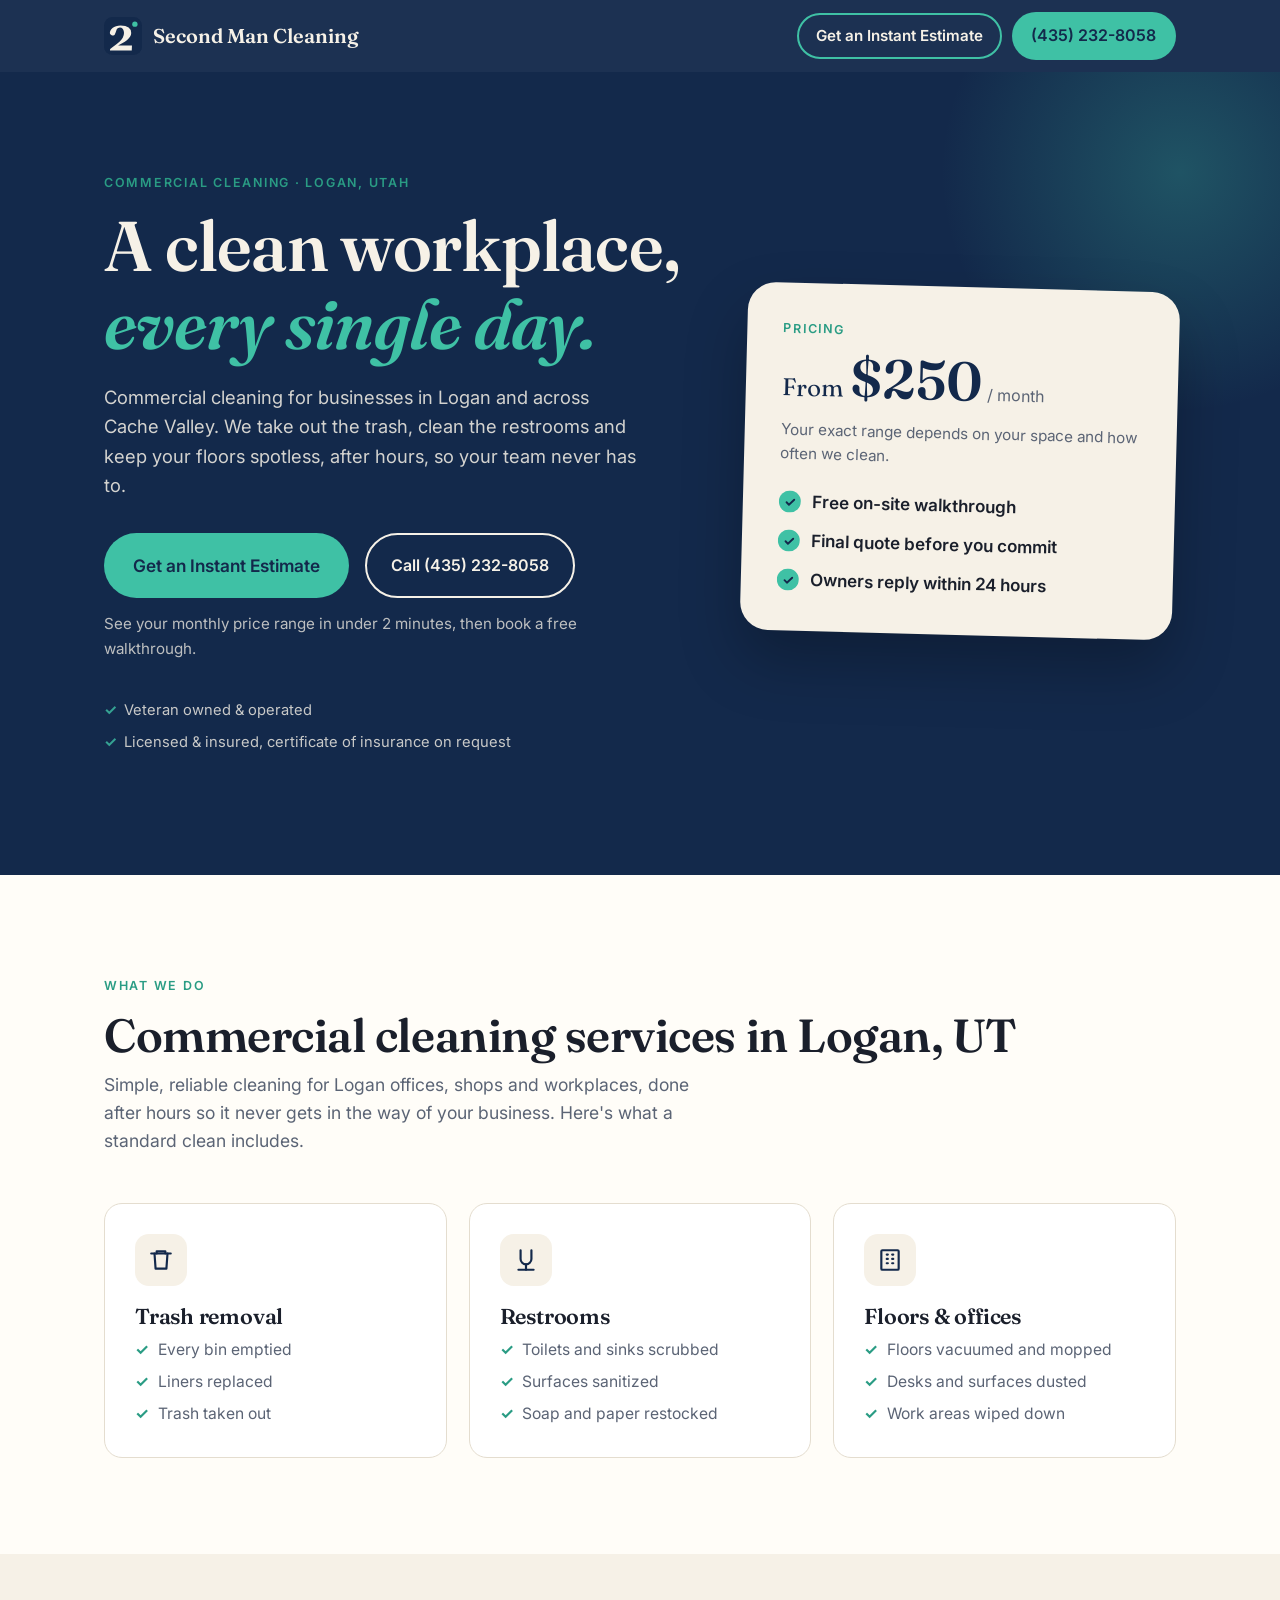
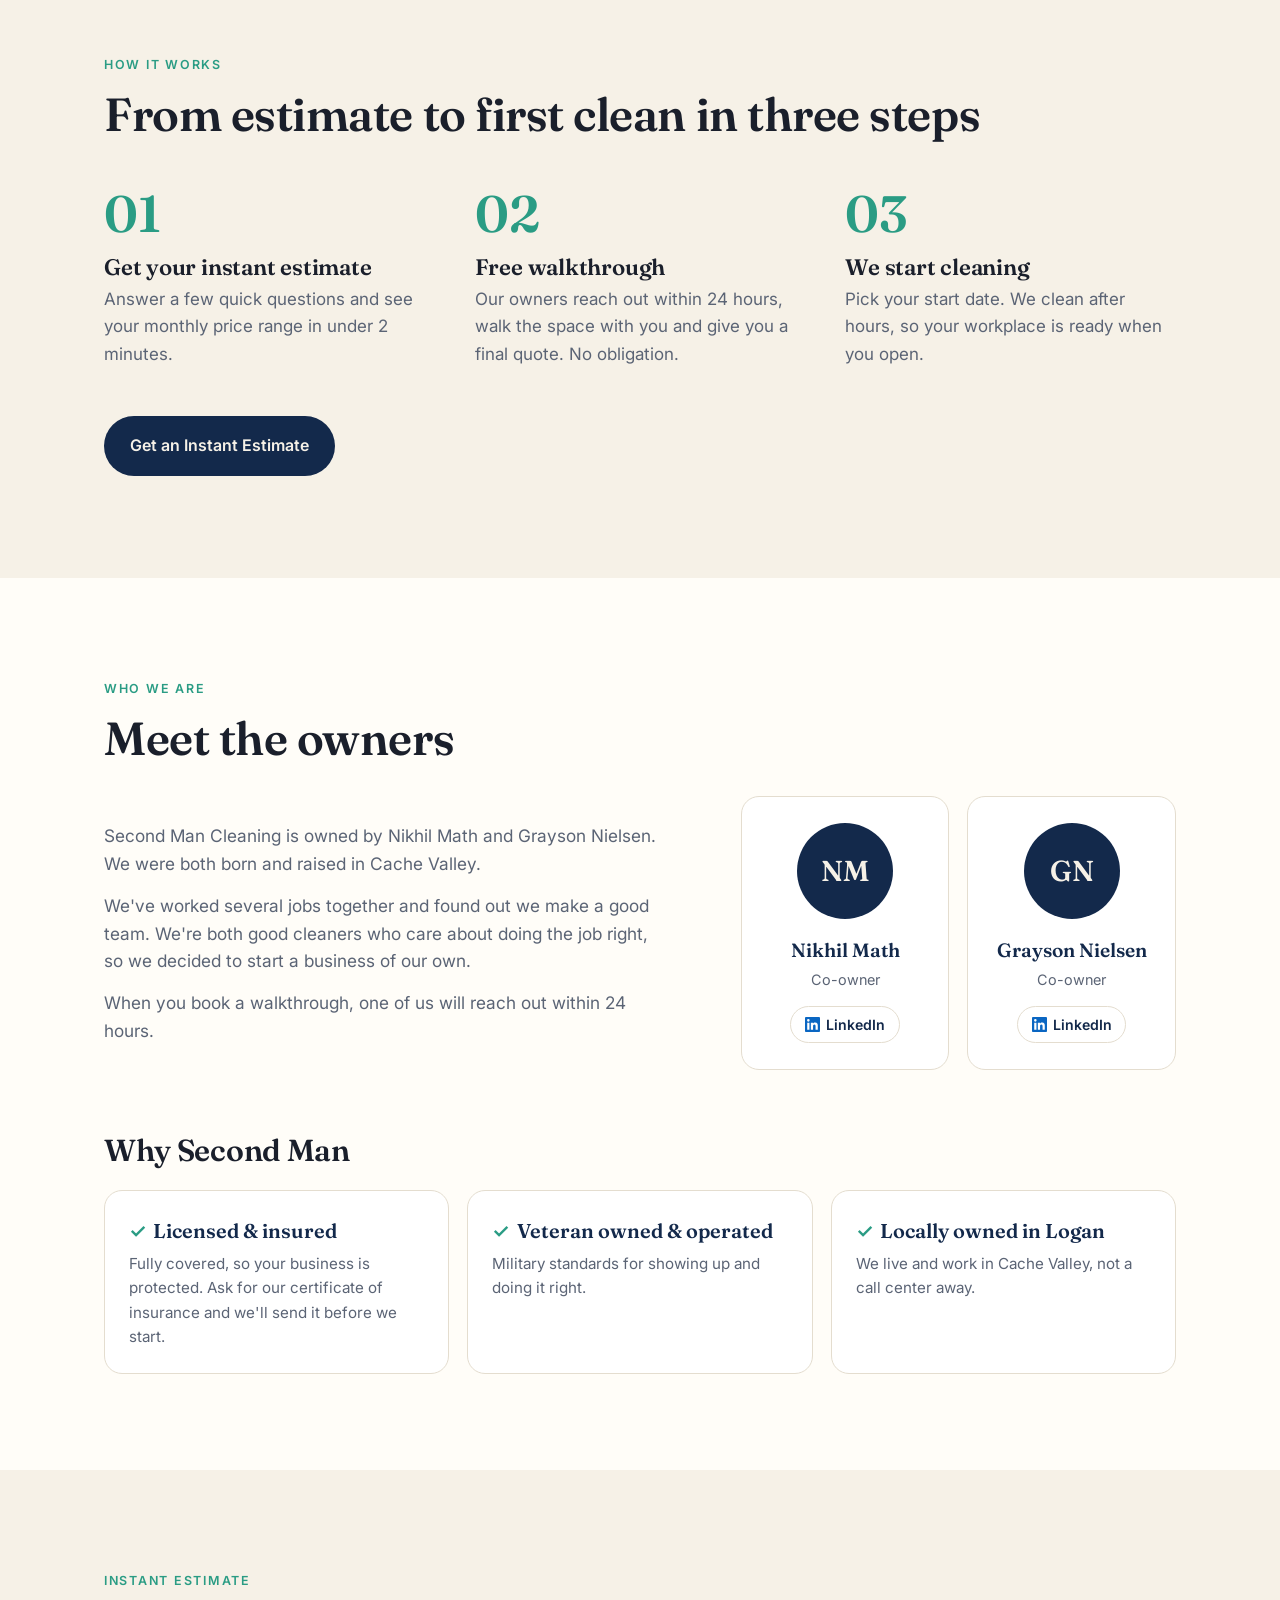
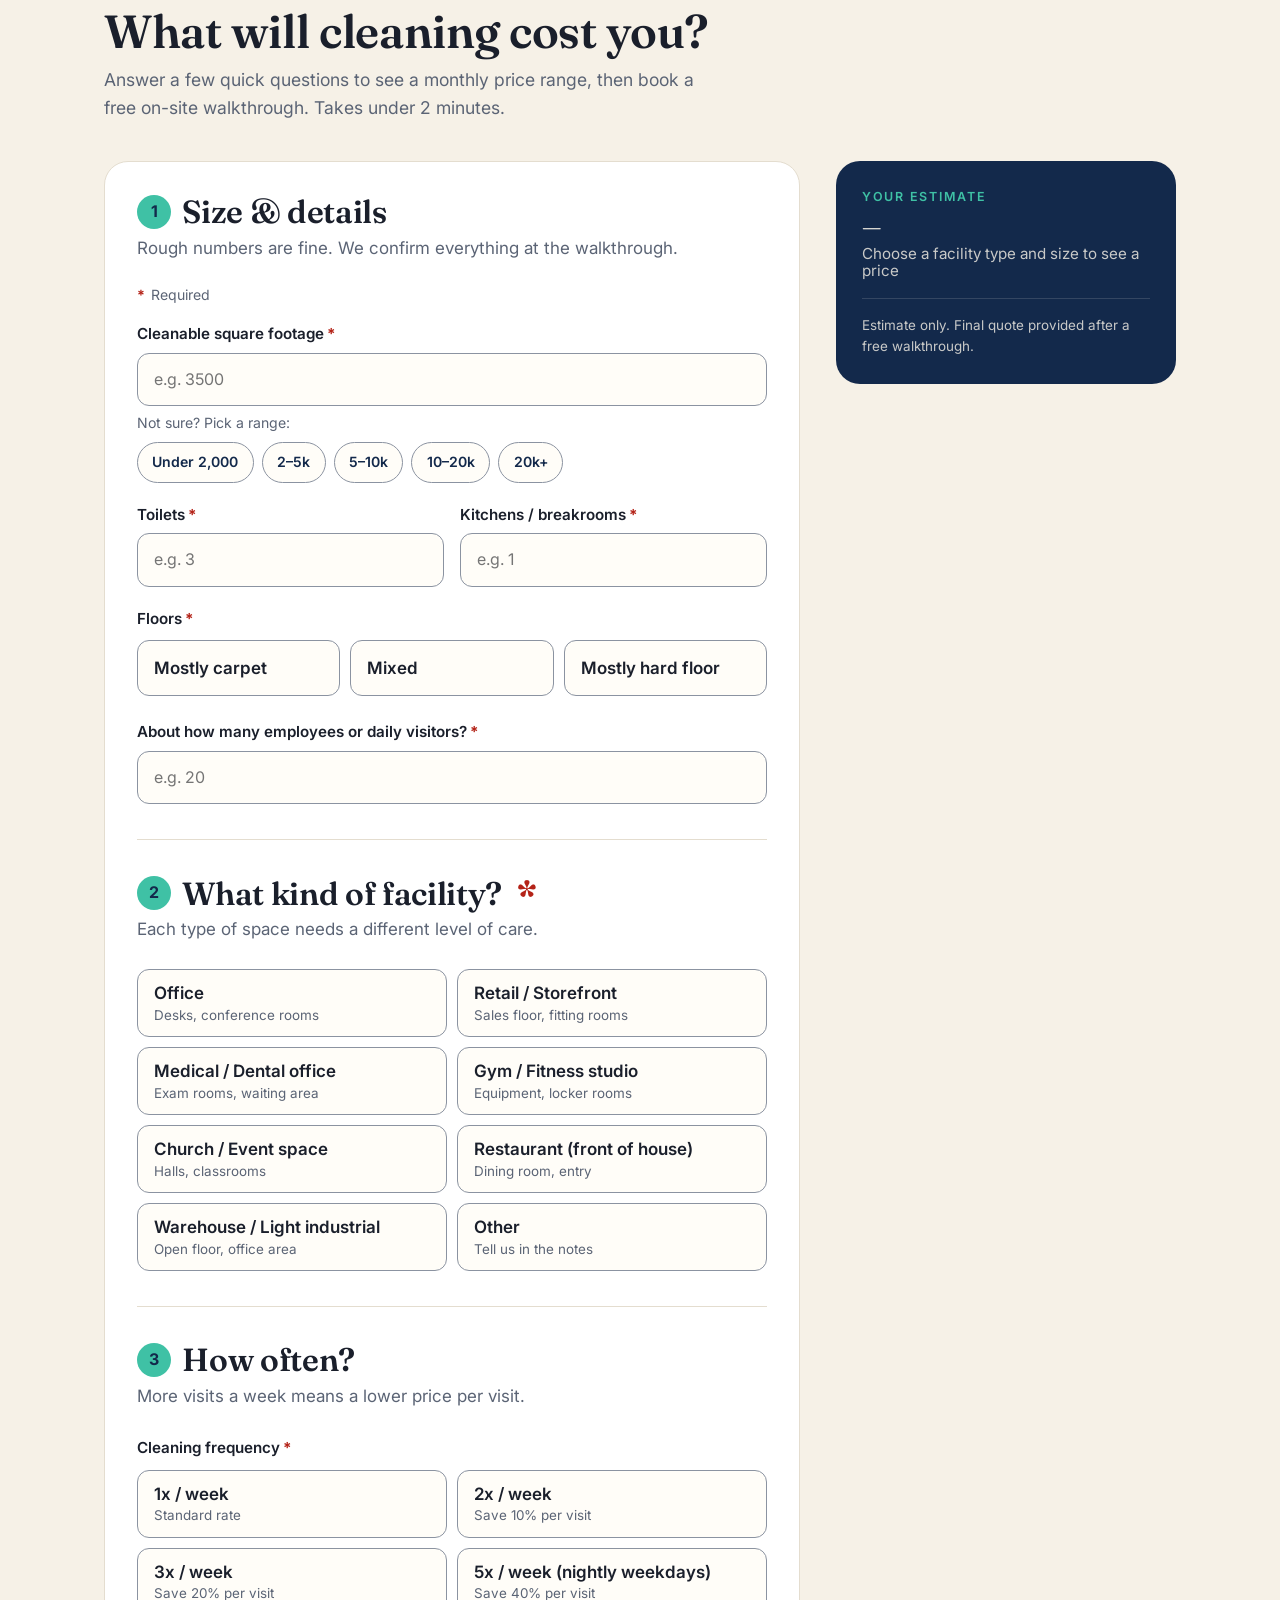
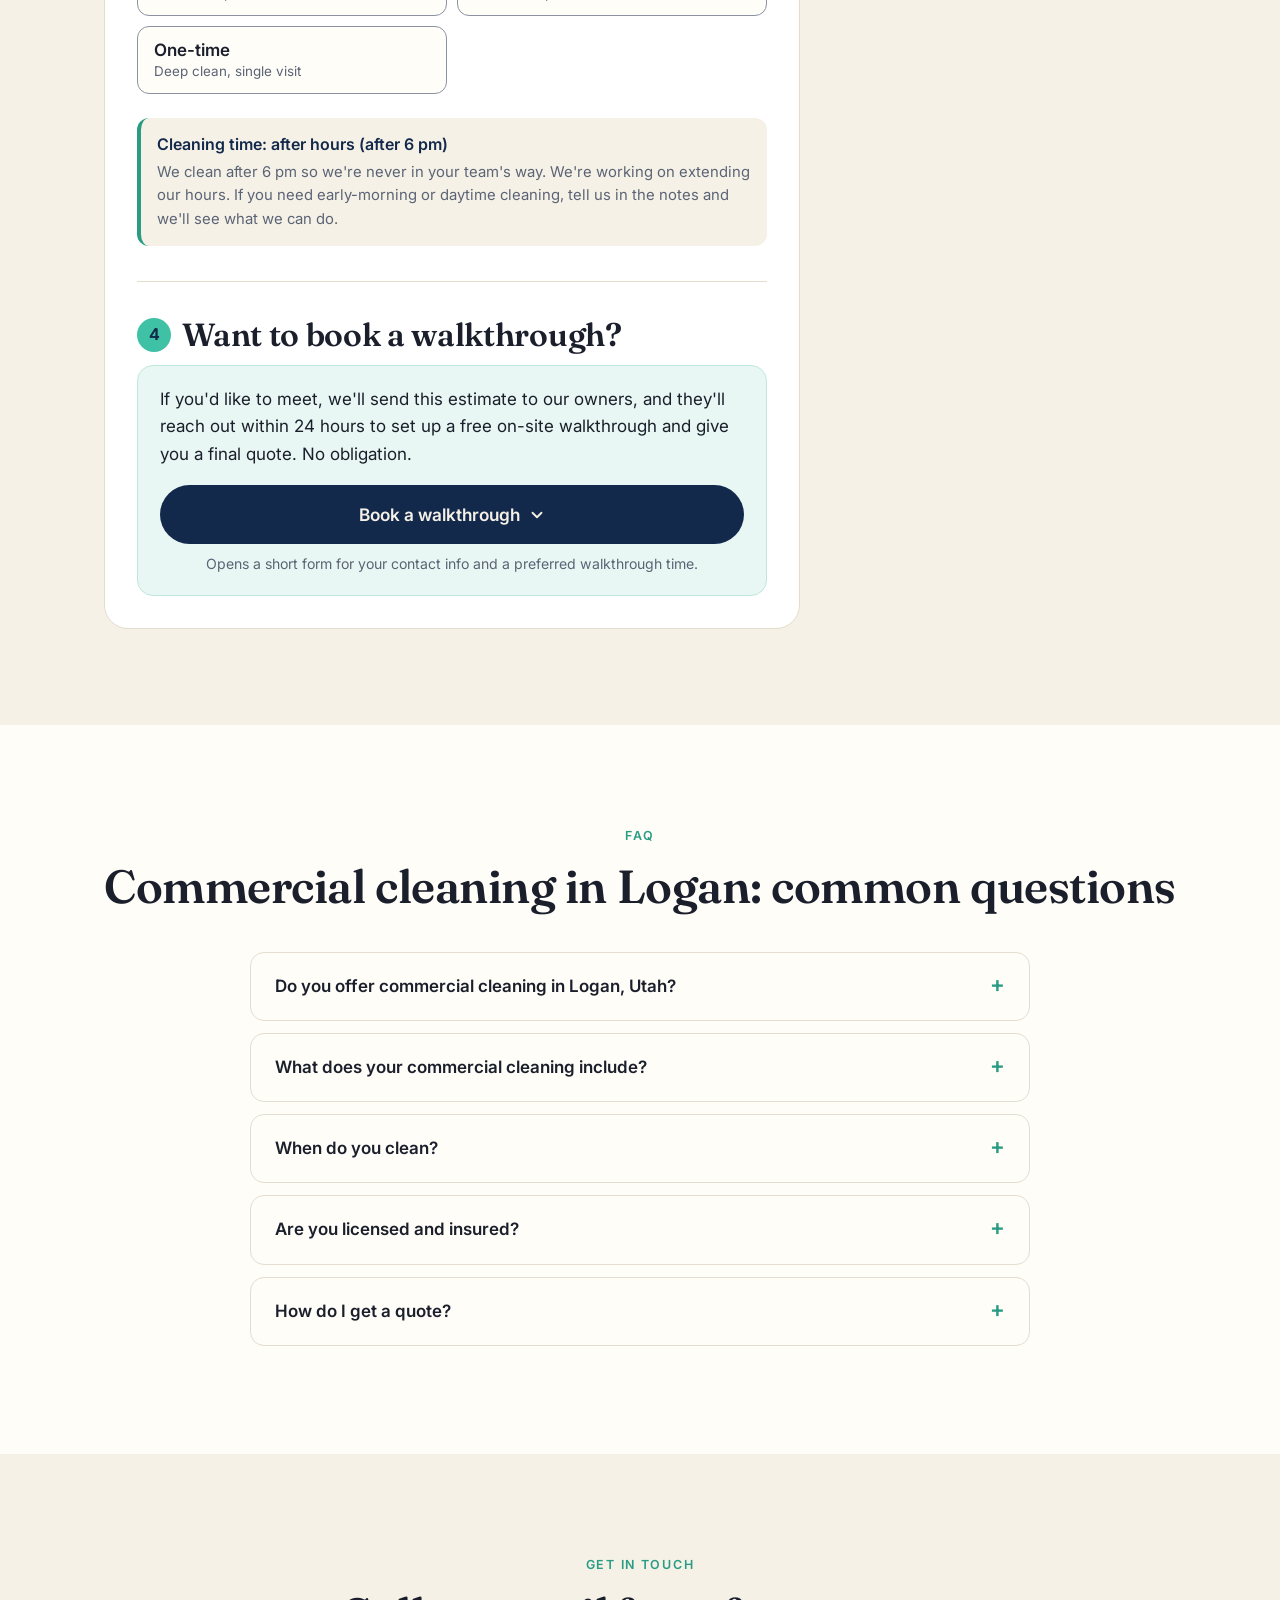
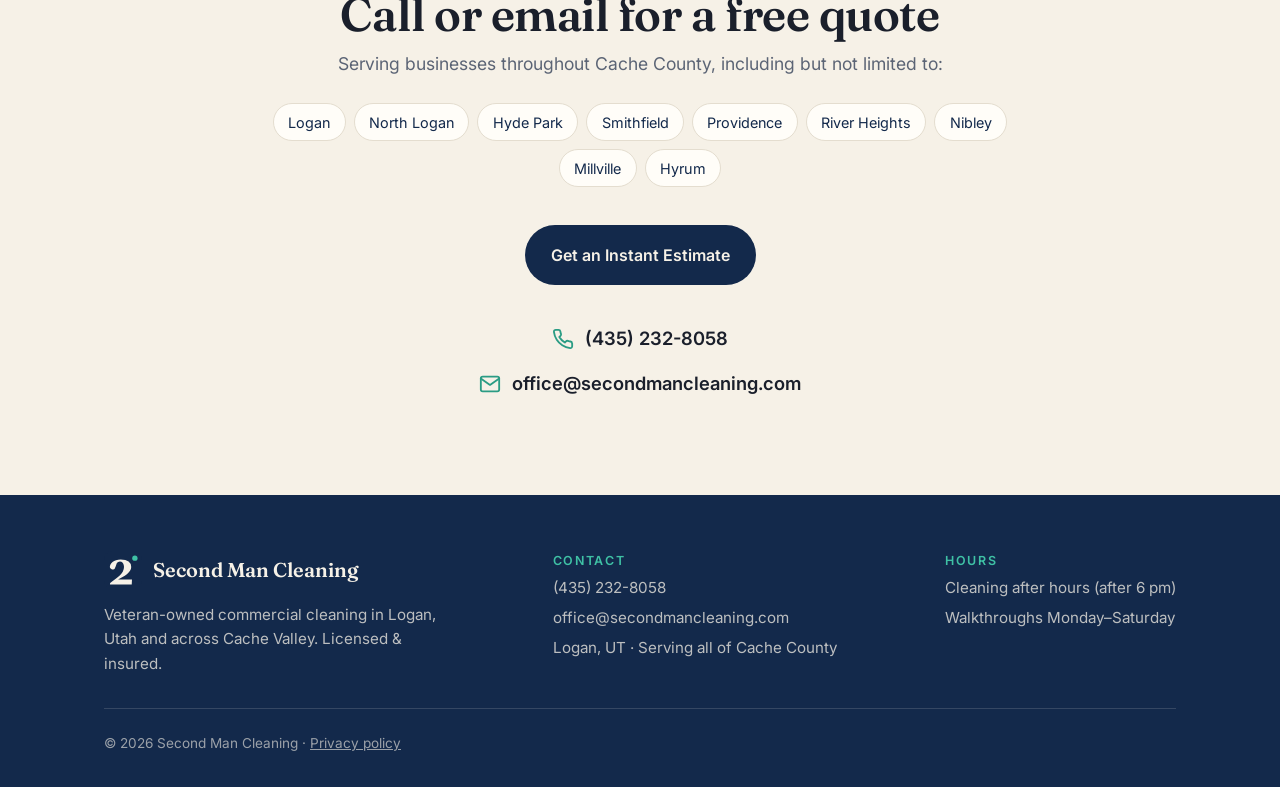
==== commit cf9f5c79: "Owners: link Nikhil's and Grayson's LinkedIn profiles Adds a LinkedIn button to each owner card (ope" ====
--- a/index.html
+++ b/index.html
@@ -44,8 +44,8 @@
     "image": "https://secondmancleaning.com/assets/og-card.png",
     "slogan": "A clean workplace, every single day.",
     "founder": [
-      {"@type": "Person", "name": "Nikhil Math"},
-      {"@type": "Person", "name": "Grayson Nielsen"}
+      {"@type": "Person", "name": "Nikhil Math", "jobTitle": "Co-owner", "sameAs": "https://www.linkedin.com/in/nikhil-math/"},
+      {"@type": "Person", "name": "Grayson Nielsen", "jobTitle": "Co-owner", "sameAs": "https://www.linkedin.com/in/grayson-nielsen/"}
     ],
     "priceRange": "From $250/month",
     "knowsAbout": ["Commercial cleaning", "Office cleaning", "Janitorial services", "Restroom cleaning", "Floor cleaning", "Trash removal"],
@@ -201,8 +201,8 @@
       <div class="owners">
         <!-- PHOTOS: put a square photo in /assets/ (e.g. nikhil-math.jpg) and swap the initials <span> for
              <img class="owner-photo" src="/assets/nikhil-math.jpg" alt="Nikhil Math" width="96" height="96"> -->
-        <figure class="owner"><span class="owner-photo" aria-hidden="true">NM</span><figcaption><b>Nikhil Math</b><span>Co-owner</span></figcaption></figure>
-        <figure class="owner"><span class="owner-photo" aria-hidden="true">GN</span><figcaption><b>Grayson Nielsen</b><span>Co-owner</span></figcaption></figure>
+        <figure class="owner"><span class="owner-photo" aria-hidden="true">NM</span><figcaption><b>Nikhil Math</b><span>Co-owner</span></figcaption><a class="owner-link" href="https://www.linkedin.com/in/nikhil-math/" target="_blank" rel="noopener" aria-label="Nikhil Math on LinkedIn (opens in a new tab)"><svg width="15" height="15" viewBox="0 0 24 24" fill="currentColor" aria-hidden="true"><path d="M20.45 20.45h-3.55v-5.57c0-1.33-.03-3.04-1.85-3.04-1.85 0-2.14 1.45-2.14 2.94v5.67H9.35V9h3.41v1.56h.05c.48-.9 1.64-1.85 3.37-1.85 3.6 0 4.27 2.37 4.27 5.46v6.28zM5.34 7.43a2.06 2.06 0 110-4.13 2.06 2.06 0 010 4.13zM7.12 20.45H3.56V9h3.56v11.45zM22.22 0H1.77C.79 0 0 .77 0 1.73v20.54C0 23.23.79 24 1.77 24h20.45c.98 0 1.78-.77 1.78-1.73V1.73C24 .77 23.2 0 22.22 0z"/></svg>LinkedIn</a></figure>
+        <figure class="owner"><span class="owner-photo" aria-hidden="true">GN</span><figcaption><b>Grayson Nielsen</b><span>Co-owner</span></figcaption><a class="owner-link" href="https://www.linkedin.com/in/grayson-nielsen/" target="_blank" rel="noopener" aria-label="Grayson Nielsen on LinkedIn (opens in a new tab)"><svg width="15" height="15" viewBox="0 0 24 24" fill="currentColor" aria-hidden="true"><path d="M20.45 20.45h-3.55v-5.57c0-1.33-.03-3.04-1.85-3.04-1.85 0-2.14 1.45-2.14 2.94v5.67H9.35V9h3.41v1.56h.05c.48-.9 1.64-1.85 3.37-1.85 3.6 0 4.27 2.37 4.27 5.46v6.28zM5.34 7.43a2.06 2.06 0 110-4.13 2.06 2.06 0 010 4.13zM7.12 20.45H3.56V9h3.56v11.45zM22.22 0H1.77C.79 0 0 .77 0 1.73v20.54C0 23.23.79 24 1.77 24h20.45c.98 0 1.78-.77 1.78-1.73V1.73C24 .77 23.2 0 22.22 0z"/></svg>LinkedIn</a></figure>
       </div>
     </div>
 
--- a/assets/styles.css
+++ b/assets/styles.css
@@ -83,6 +83,10 @@
 .owner-photo{width:96px;height:96px;border-radius:50%;margin:0 auto 1rem;display:grid;place-items:center;background:var(--navy);color:var(--cream);font-family:var(--serif);font-size:1.8rem;font-weight:600;object-fit:cover}
 .owner figcaption b{display:block;font-family:var(--serif);font-size:1.2rem;font-weight:600;color:var(--navy)}
 .owner figcaption span{color:var(--muted);font-size:.9rem}
+.owner-link{display:inline-flex;align-items:center;gap:.4rem;margin-top:.8rem;padding:.4rem .85rem;min-height:36px;border:1.5px solid var(--line);border-radius:999px;font-size:.88rem;font-weight:600;color:var(--navy);text-decoration:none}
+.owner-link svg{color:#0a66c2}
+.owner-link:hover{border-color:var(--mint-d)}
+.owner-link:focus-visible{outline:3px solid var(--mint-d);outline-offset:2px}
 .about-why{font-size:clamp(1.5rem,3vw,1.9rem);margin-top:4rem}
 @media (max-width:900px){.about{grid-template-columns:1fr;gap:28px}.owners{max-width:480px}}
 .steps-cta{margin-top:2.6rem}
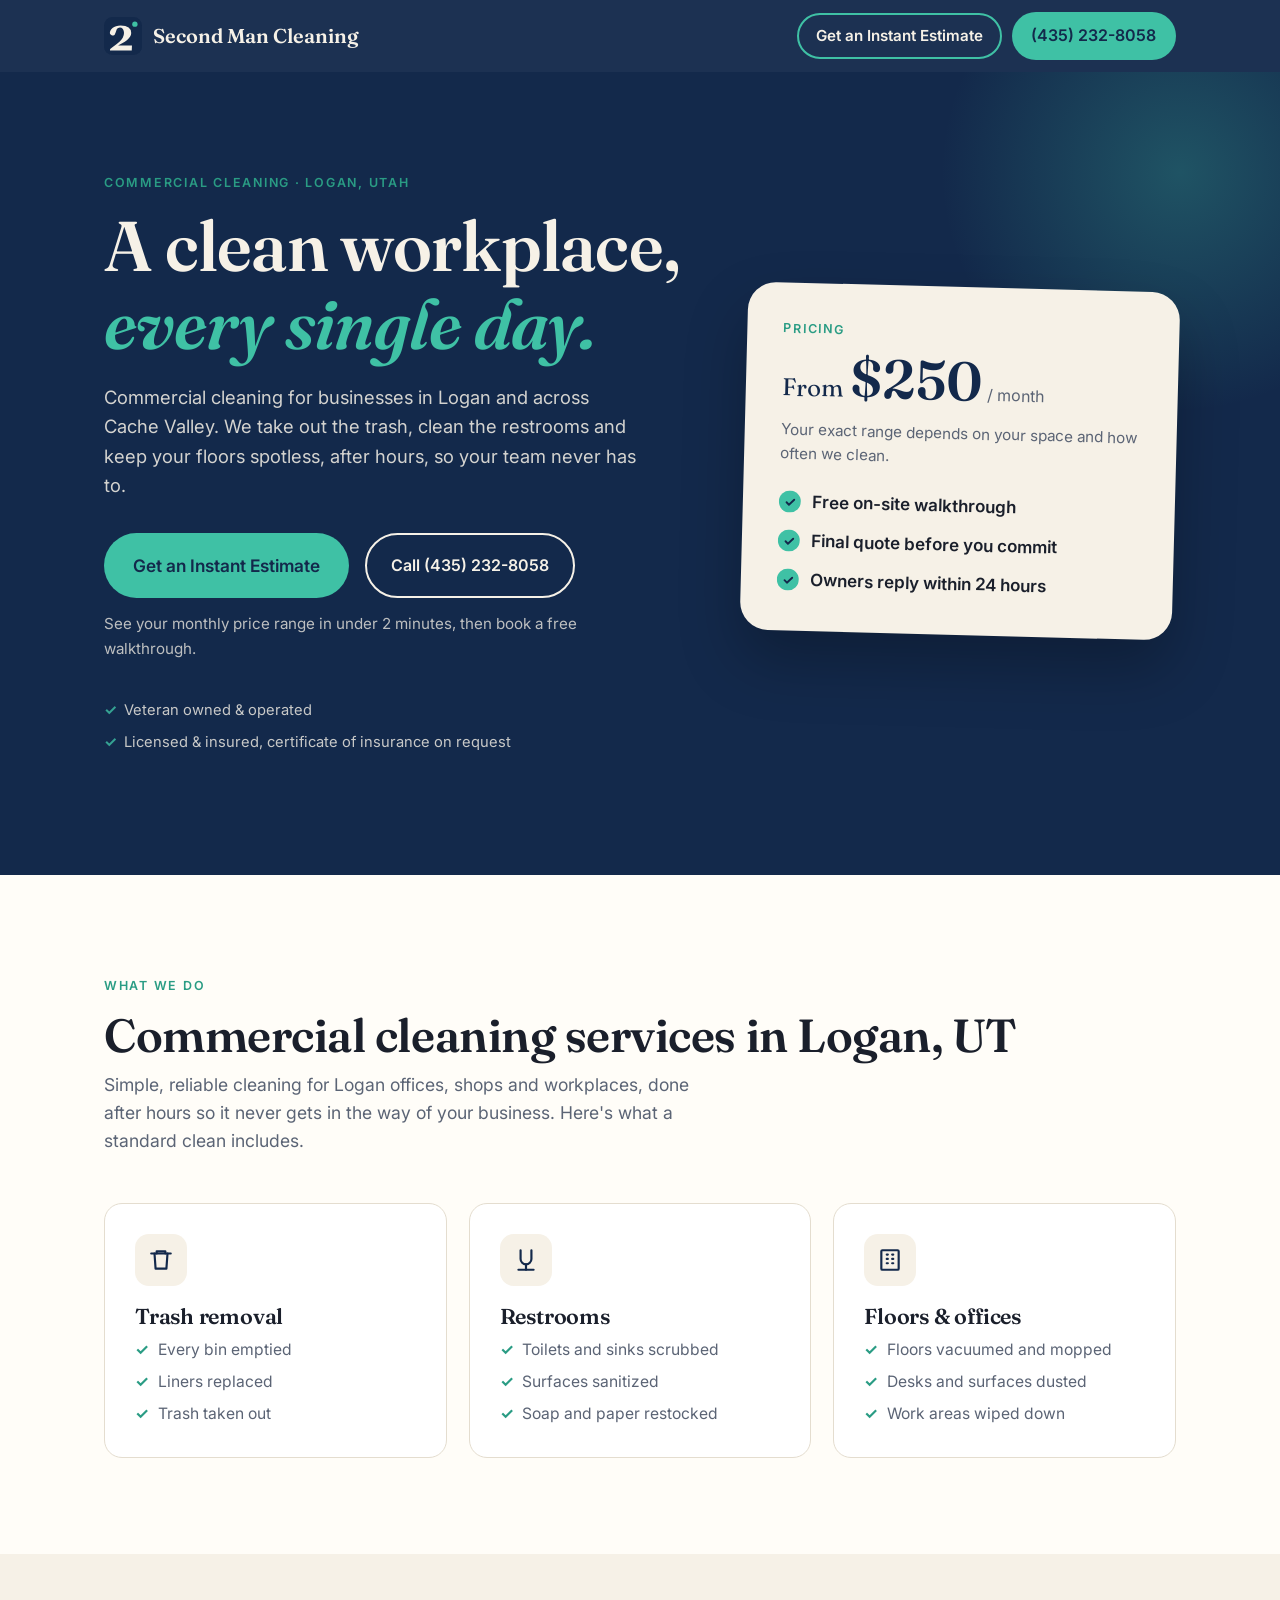
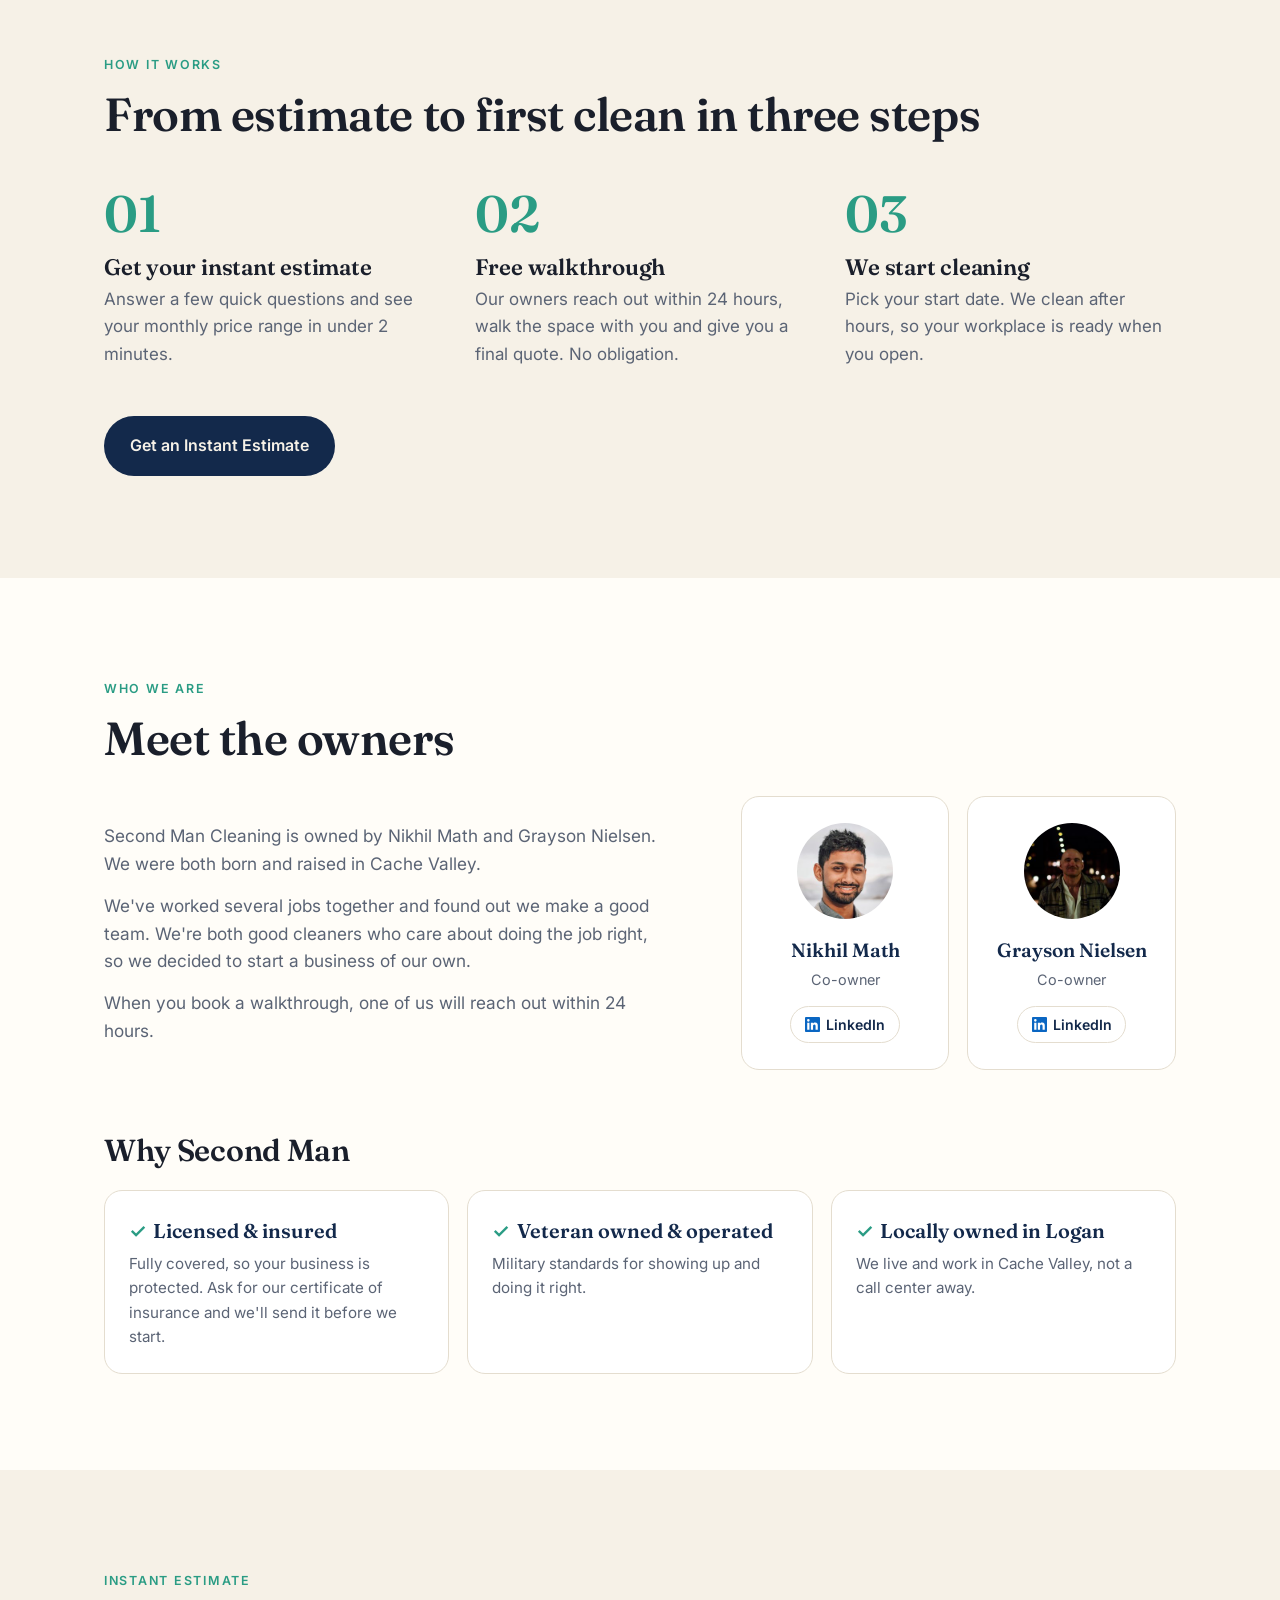
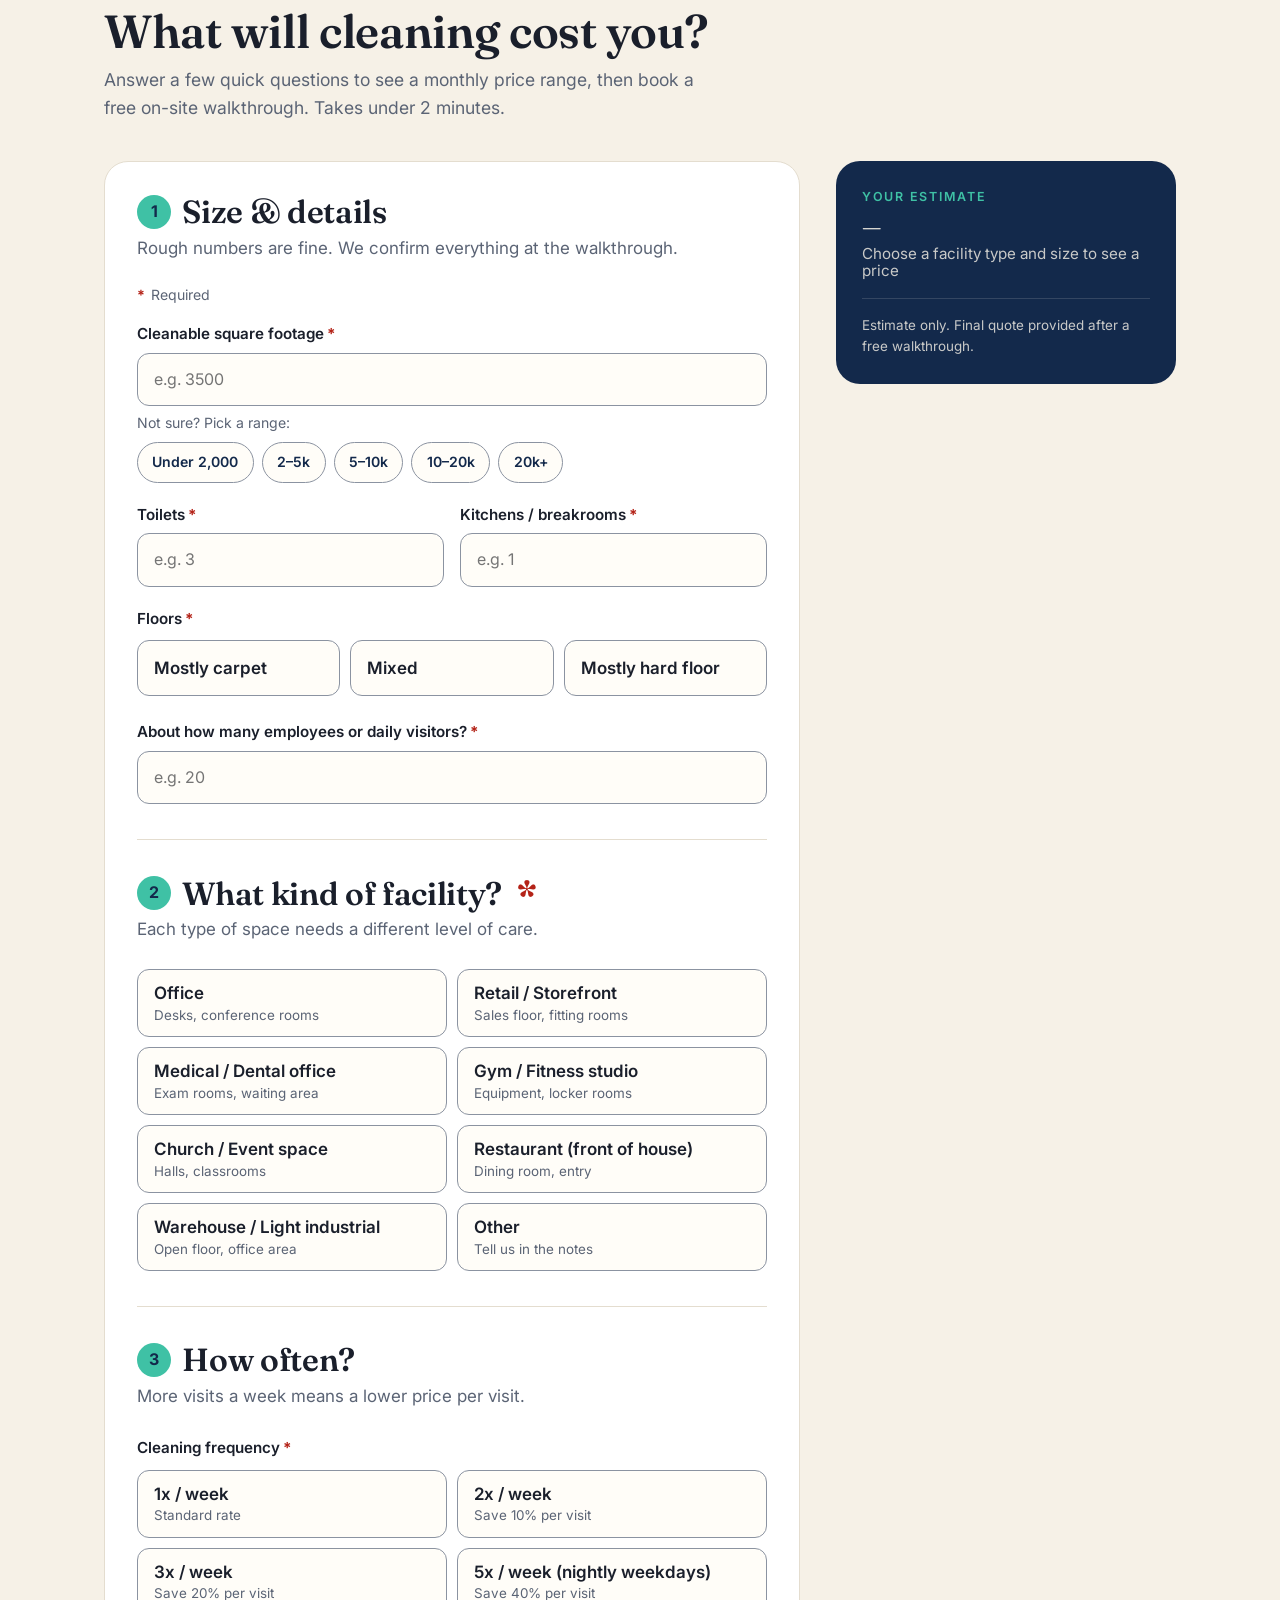
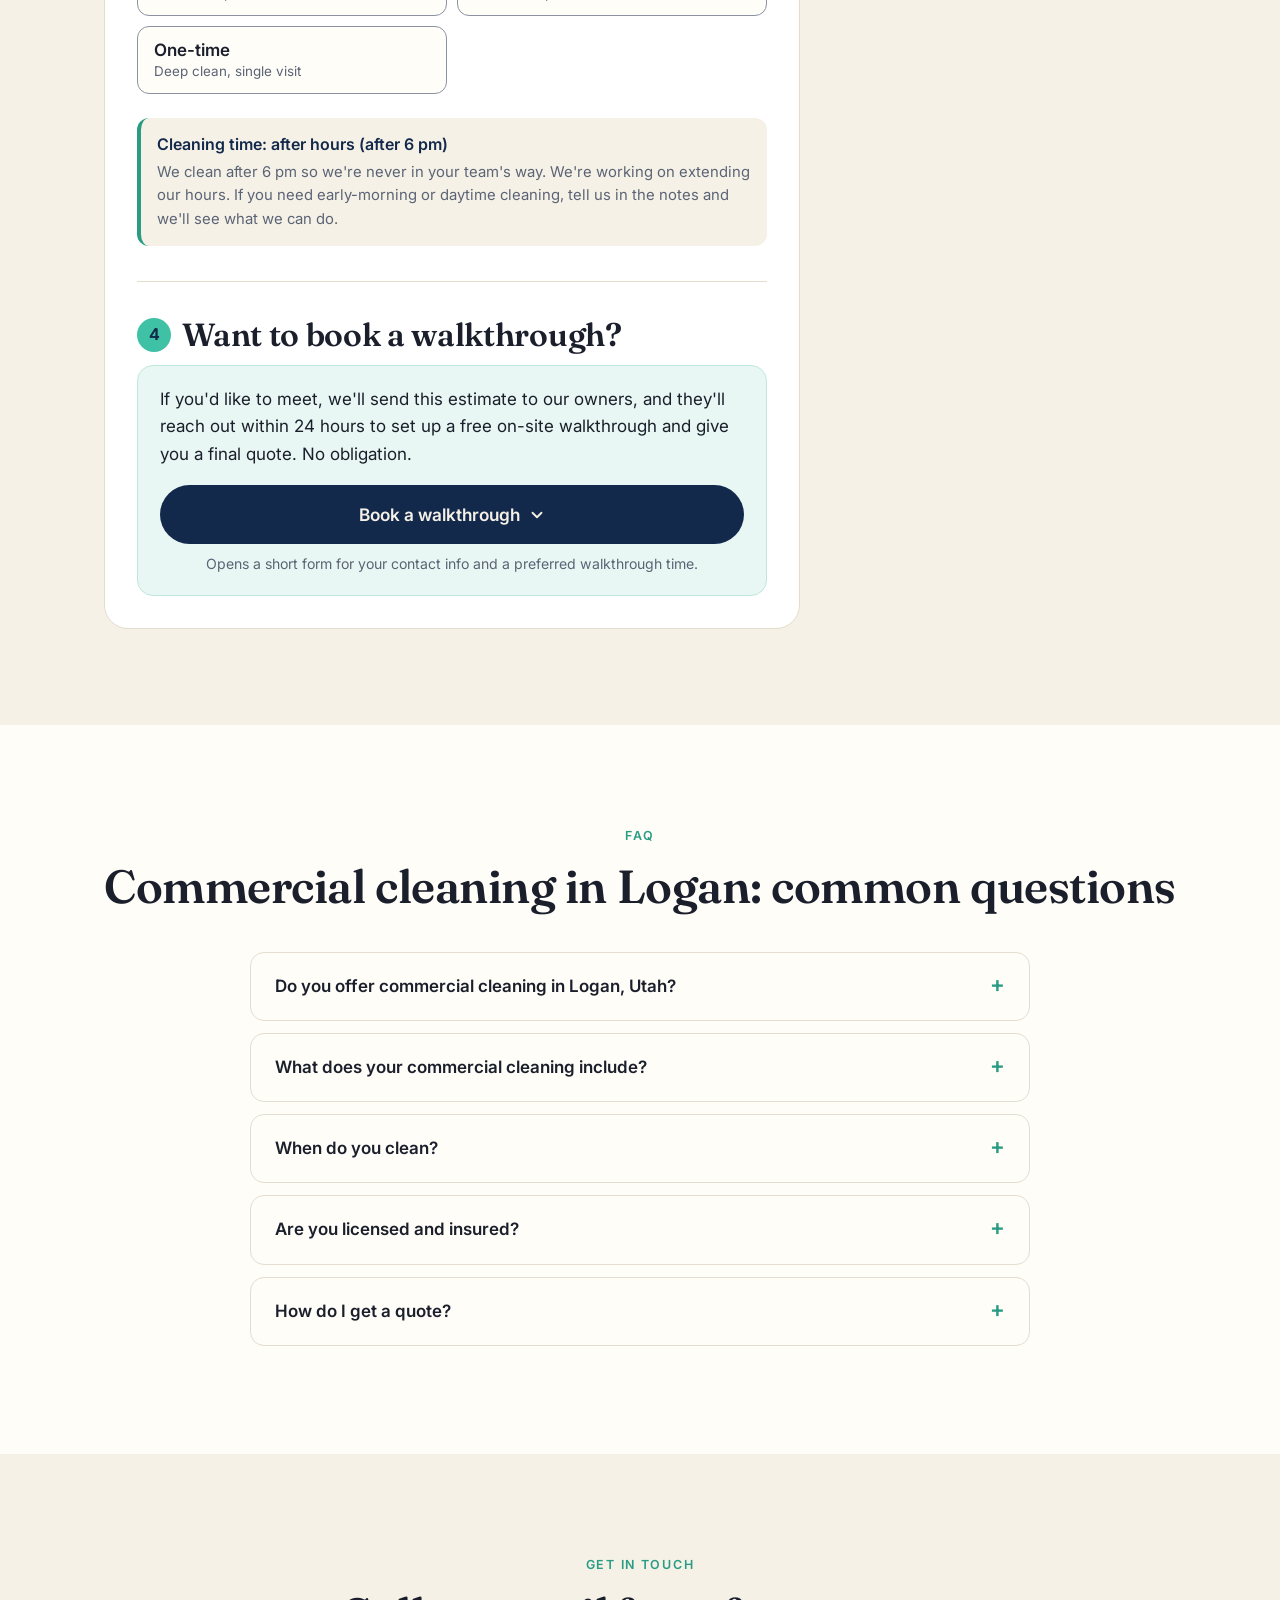
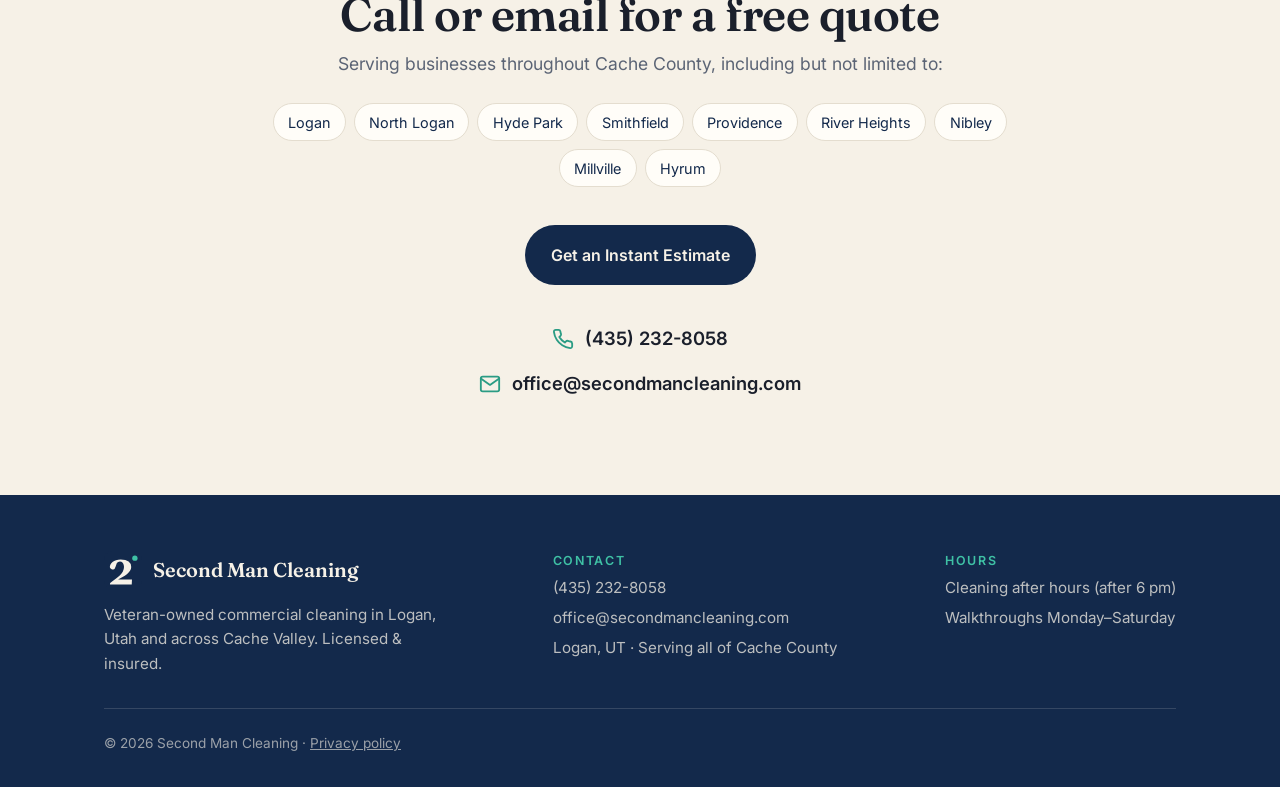
==== commit ae6dbc37: "Owners: replace the initials with Nikhil's and Grayson's photos 240x240 JPEGs (about 10 KB each, met" ====
--- a/index.html
+++ b/index.html
@@ -199,10 +199,9 @@
         <p>When you book a walkthrough, one of us will reach out within 24 hours.</p>
       </div>
       <div class="owners">
-        <!-- PHOTOS: put a square photo in /assets/ (e.g. nikhil-math.jpg) and swap the initials <span> for
-             <img class="owner-photo" src="/assets/nikhil-math.jpg" alt="Nikhil Math" width="96" height="96"> -->
-        <figure class="owner"><span class="owner-photo" aria-hidden="true">NM</span><figcaption><b>Nikhil Math</b><span>Co-owner</span></figcaption><a class="owner-link" href="https://www.linkedin.com/in/nikhil-math/" target="_blank" rel="noopener" aria-label="Nikhil Math on LinkedIn (opens in a new tab)"><svg width="15" height="15" viewBox="0 0 24 24" fill="currentColor" aria-hidden="true"><path d="M20.45 20.45h-3.55v-5.57c0-1.33-.03-3.04-1.85-3.04-1.85 0-2.14 1.45-2.14 2.94v5.67H9.35V9h3.41v1.56h.05c.48-.9 1.64-1.85 3.37-1.85 3.6 0 4.27 2.37 4.27 5.46v6.28zM5.34 7.43a2.06 2.06 0 110-4.13 2.06 2.06 0 010 4.13zM7.12 20.45H3.56V9h3.56v11.45zM22.22 0H1.77C.79 0 0 .77 0 1.73v20.54C0 23.23.79 24 1.77 24h20.45c.98 0 1.78-.77 1.78-1.73V1.73C24 .77 23.2 0 22.22 0z"/></svg>LinkedIn</a></figure>
-        <figure class="owner"><span class="owner-photo" aria-hidden="true">GN</span><figcaption><b>Grayson Nielsen</b><span>Co-owner</span></figcaption><a class="owner-link" href="https://www.linkedin.com/in/grayson-nielsen/" target="_blank" rel="noopener" aria-label="Grayson Nielsen on LinkedIn (opens in a new tab)"><svg width="15" height="15" viewBox="0 0 24 24" fill="currentColor" aria-hidden="true"><path d="M20.45 20.45h-3.55v-5.57c0-1.33-.03-3.04-1.85-3.04-1.85 0-2.14 1.45-2.14 2.94v5.67H9.35V9h3.41v1.56h.05c.48-.9 1.64-1.85 3.37-1.85 3.6 0 4.27 2.37 4.27 5.46v6.28zM5.34 7.43a2.06 2.06 0 110-4.13 2.06 2.06 0 010 4.13zM7.12 20.45H3.56V9h3.56v11.45zM22.22 0H1.77C.79 0 0 .77 0 1.73v20.54C0 23.23.79 24 1.77 24h20.45c.98 0 1.78-.77 1.78-1.73V1.73C24 .77 23.2 0 22.22 0z"/></svg>LinkedIn</a></figure>
+        <!-- Owner photos: 240x240 JPEGs in /assets/, shown as 96px circles. -->
+        <figure class="owner"><img class="owner-photo" src="/assets/nikhil-math.jpg" alt="Portrait of Nikhil Math" width="96" height="96" loading="lazy"><figcaption><b>Nikhil Math</b><span>Co-owner</span></figcaption><a class="owner-link" href="https://www.linkedin.com/in/nikhil-math/" target="_blank" rel="noopener" aria-label="Nikhil Math on LinkedIn (opens in a new tab)"><svg width="15" height="15" viewBox="0 0 24 24" fill="currentColor" aria-hidden="true"><path d="M20.45 20.45h-3.55v-5.57c0-1.33-.03-3.04-1.85-3.04-1.85 0-2.14 1.45-2.14 2.94v5.67H9.35V9h3.41v1.56h.05c.48-.9 1.64-1.85 3.37-1.85 3.6 0 4.27 2.37 4.27 5.46v6.28zM5.34 7.43a2.06 2.06 0 110-4.13 2.06 2.06 0 010 4.13zM7.12 20.45H3.56V9h3.56v11.45zM22.22 0H1.77C.79 0 0 .77 0 1.73v20.54C0 23.23.79 24 1.77 24h20.45c.98 0 1.78-.77 1.78-1.73V1.73C24 .77 23.2 0 22.22 0z"/></svg>LinkedIn</a></figure>
+        <figure class="owner"><img class="owner-photo" src="/assets/grayson-nielsen.jpg" alt="Portrait of Grayson Nielsen" width="96" height="96" loading="lazy"><figcaption><b>Grayson Nielsen</b><span>Co-owner</span></figcaption><a class="owner-link" href="https://www.linkedin.com/in/grayson-nielsen/" target="_blank" rel="noopener" aria-label="Grayson Nielsen on LinkedIn (opens in a new tab)"><svg width="15" height="15" viewBox="0 0 24 24" fill="currentColor" aria-hidden="true"><path d="M20.45 20.45h-3.55v-5.57c0-1.33-.03-3.04-1.85-3.04-1.85 0-2.14 1.45-2.14 2.94v5.67H9.35V9h3.41v1.56h.05c.48-.9 1.64-1.85 3.37-1.85 3.6 0 4.27 2.37 4.27 5.46v6.28zM5.34 7.43a2.06 2.06 0 110-4.13 2.06 2.06 0 010 4.13zM7.12 20.45H3.56V9h3.56v11.45zM22.22 0H1.77C.79 0 0 .77 0 1.73v20.54C0 23.23.79 24 1.77 24h20.45c.98 0 1.78-.77 1.78-1.73V1.73C24 .77 23.2 0 22.22 0z"/></svg>LinkedIn</a></figure>
       </div>
     </div>
 
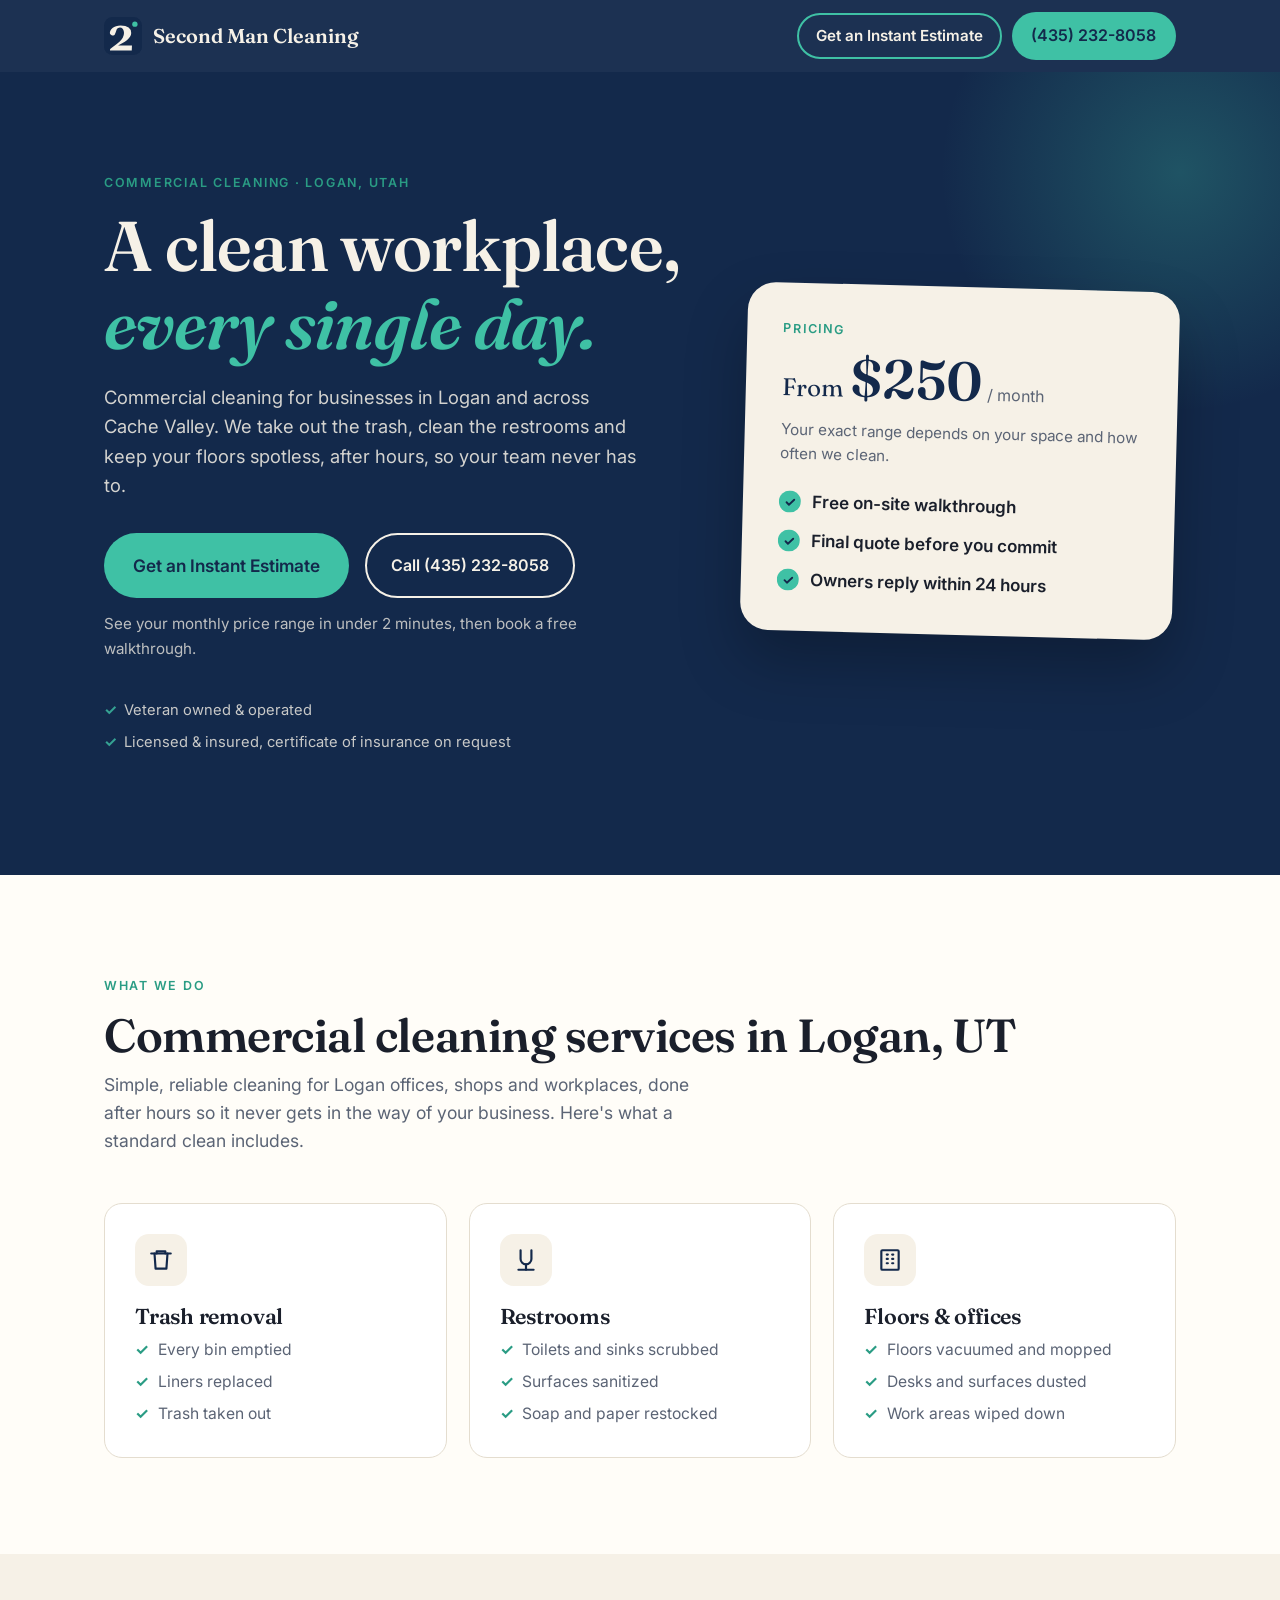
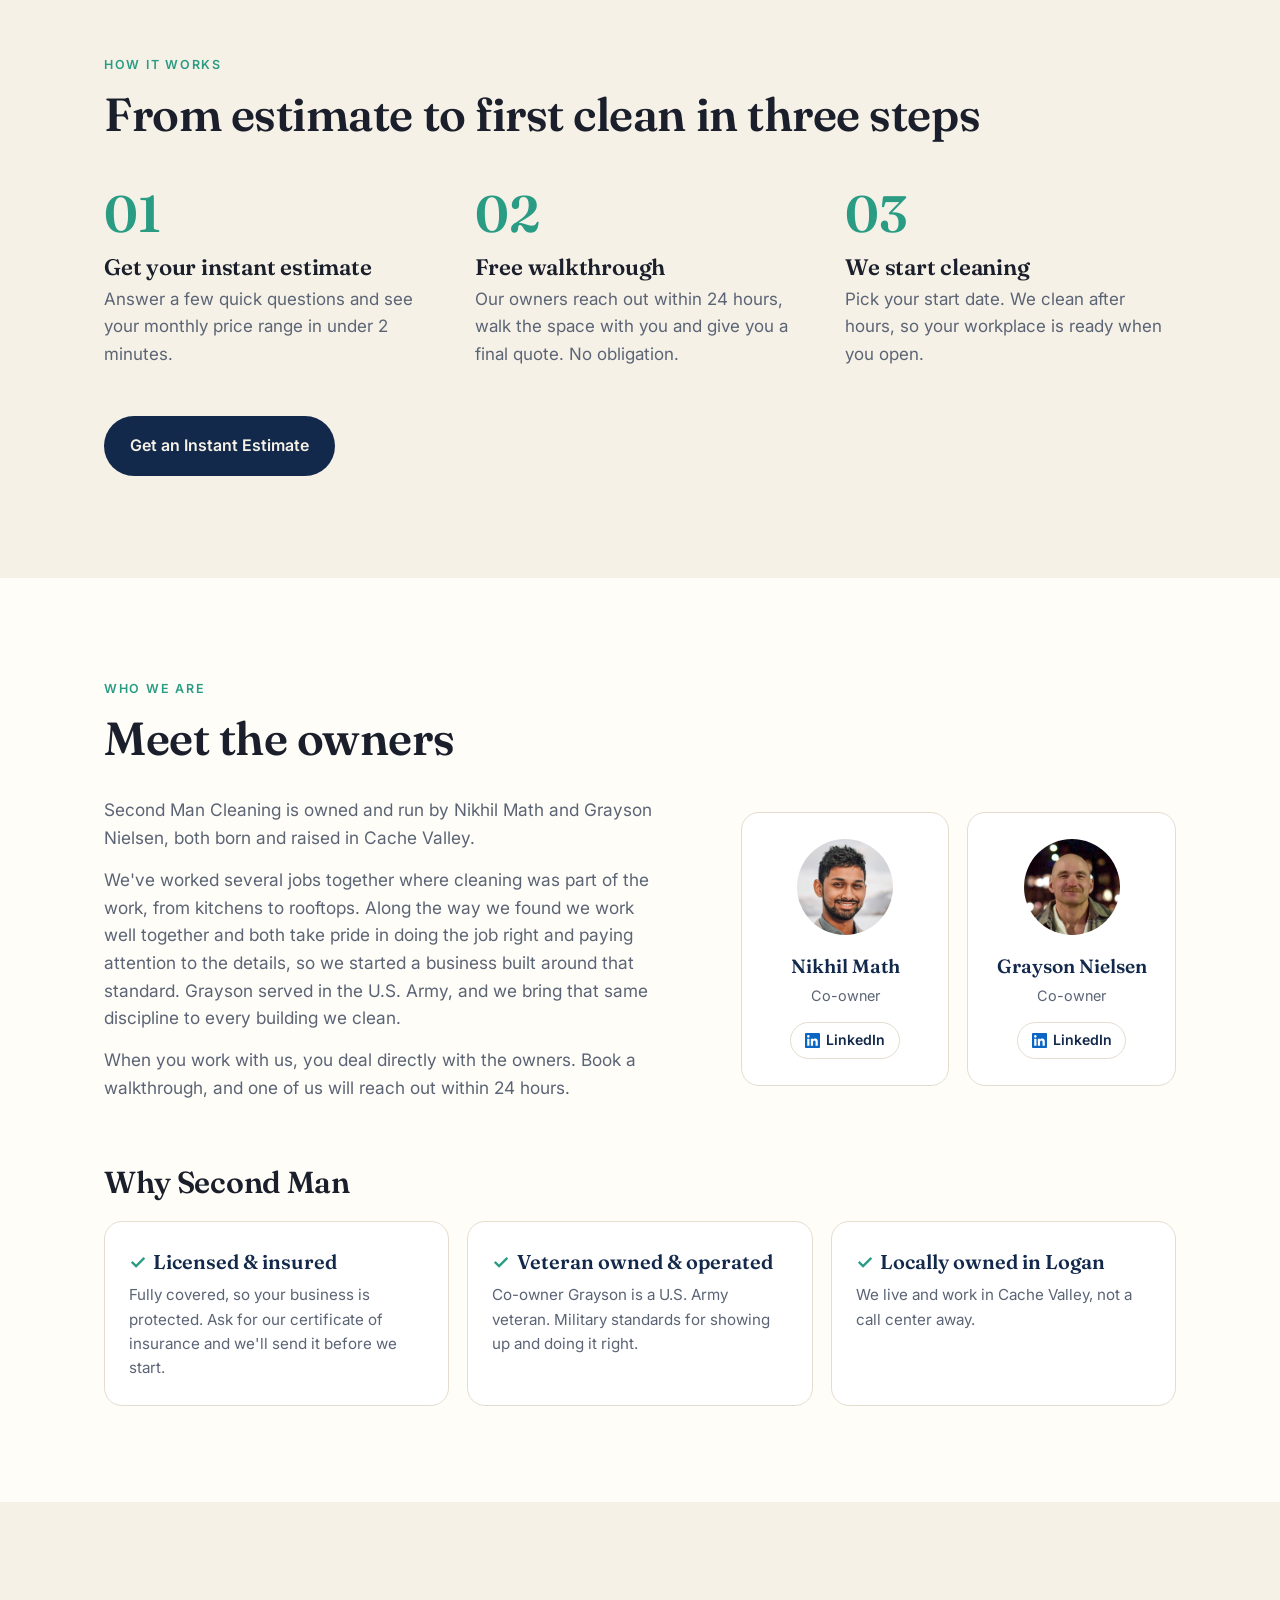
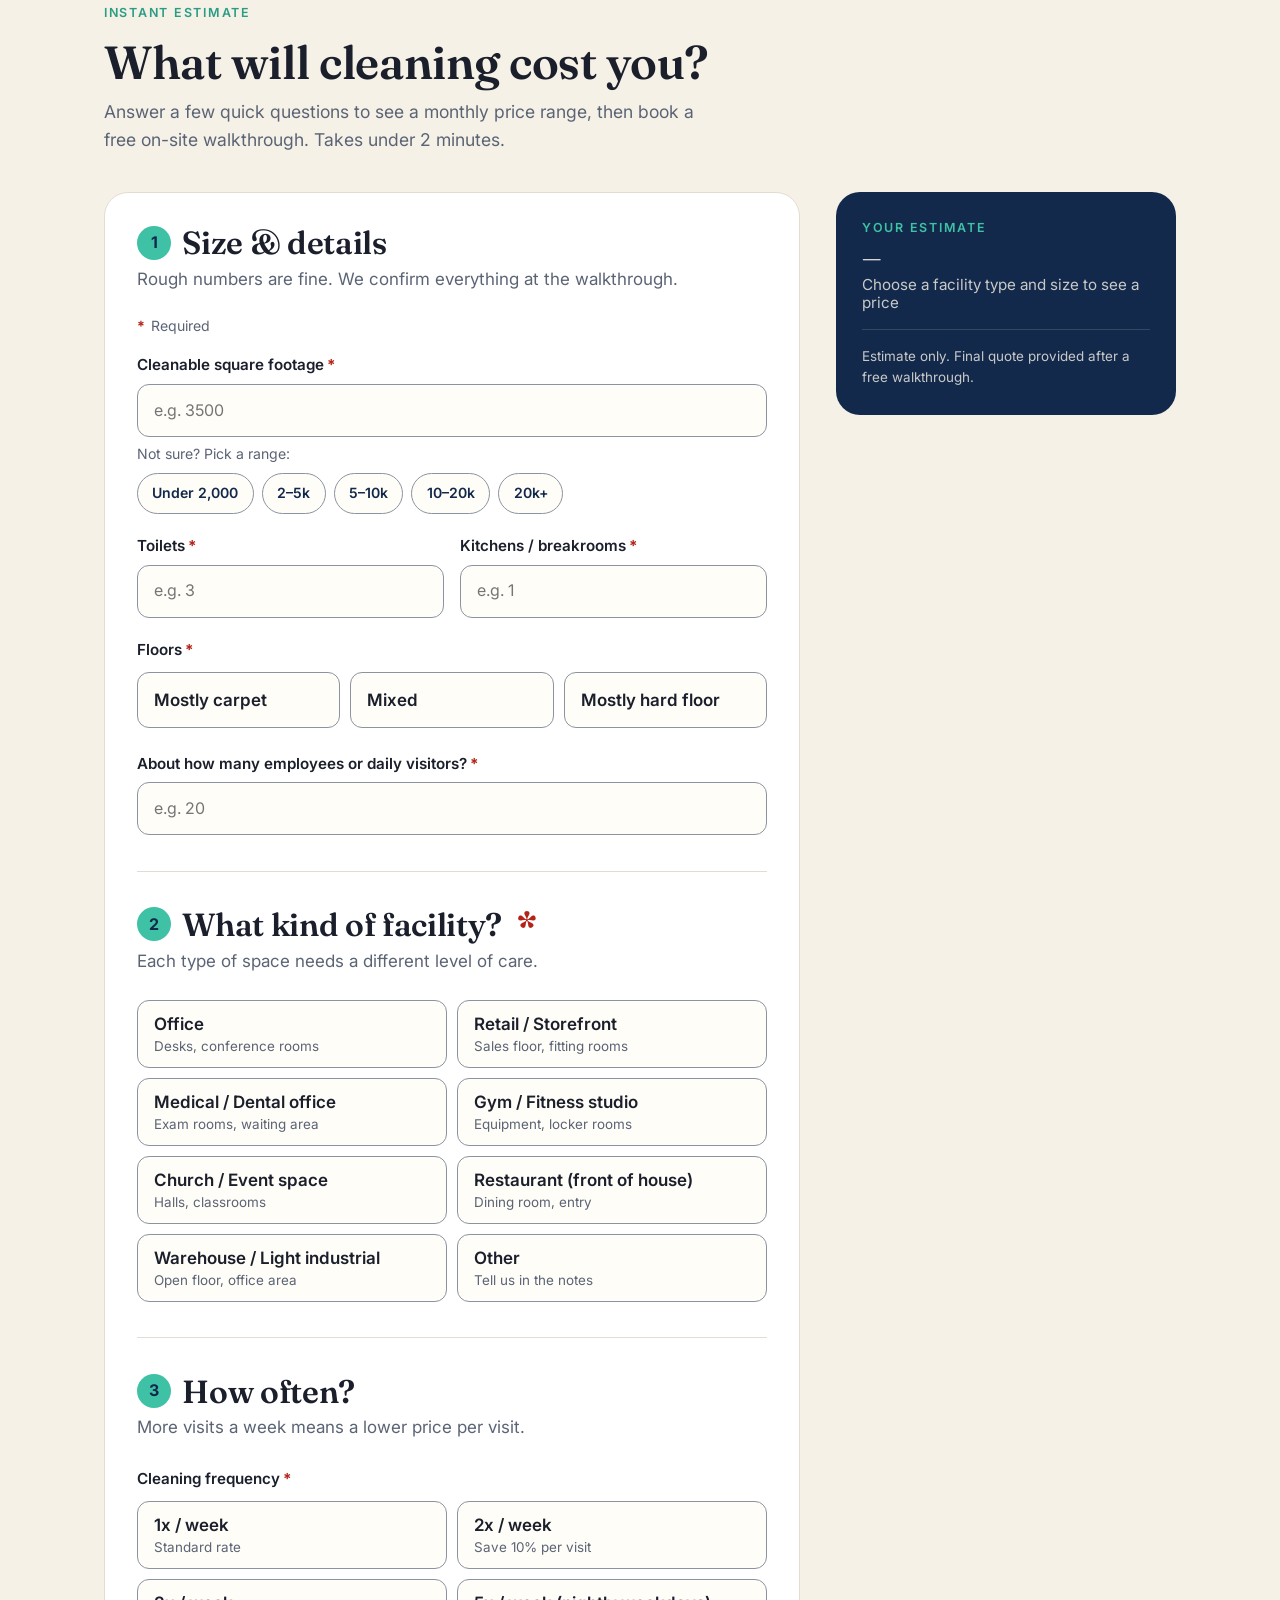
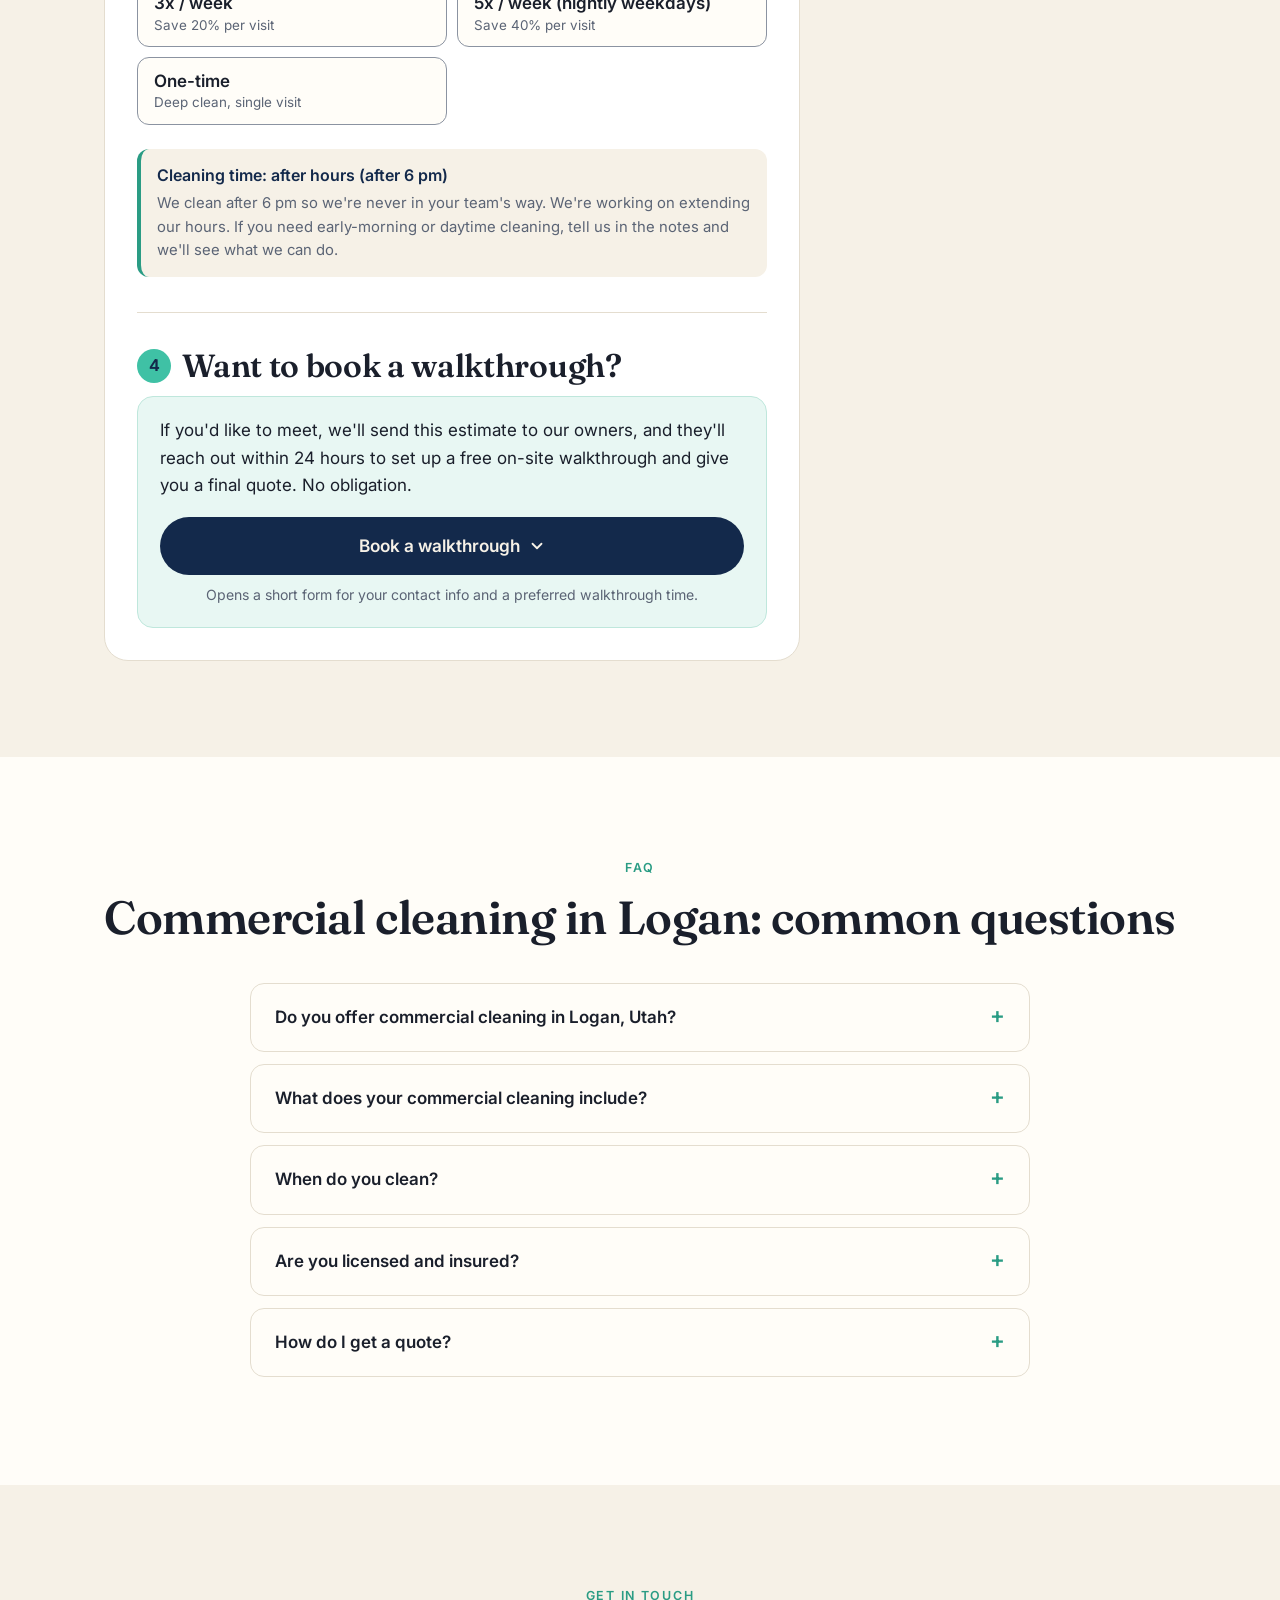
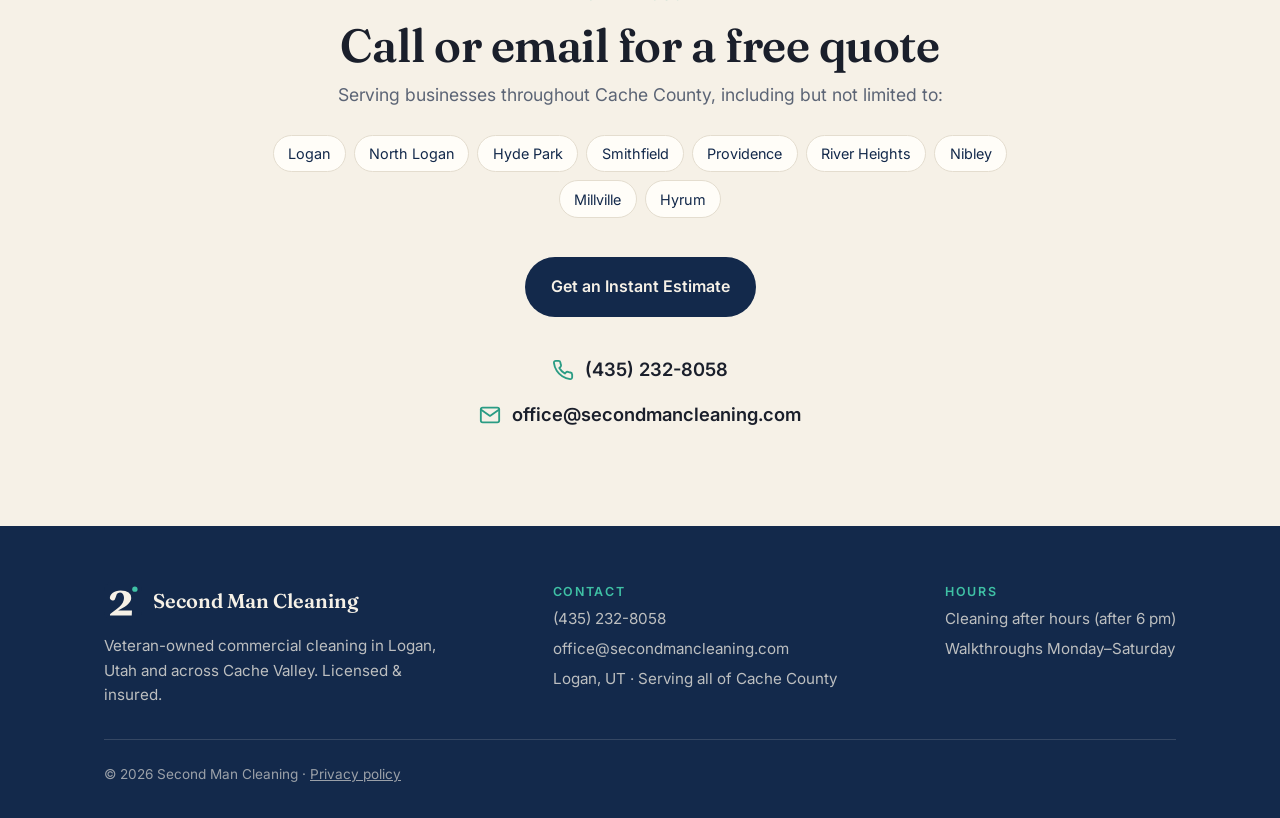
==== commit 8f6e6575: "Owners: tighten the story and say Grayson served in the U.S. Army Rewrites the Meet the owners text " ====
--- a/index.html
+++ b/index.html
@@ -194,9 +194,9 @@
     <h2>Meet the owners</h2>
     <div class="about">
       <div class="about-text">
-        <p>Second Man Cleaning is owned by Nikhil Math and Grayson Nielsen. We were both born and raised in Cache Valley.</p>
-        <p>We've worked several jobs together and found out we make a good team. We're both good cleaners who care about doing the job right, so we decided to start a business of our own.</p>
-        <p>When you book a walkthrough, one of us will reach out within 24 hours.</p>
+        <p>Second Man Cleaning is owned and run by Nikhil Math and Grayson Nielsen, both born and raised in Cache Valley.</p>
+        <p>We've worked several jobs together where cleaning was part of the work, from kitchens to rooftops. Along the way we found we work well together and both take pride in doing the job right and paying attention to the details, so we started a business built around that standard. Grayson served in the U.S. Army, and we bring that same discipline to every building we clean.</p>
+        <p>When you work with us, you deal directly with the owners. Book a walkthrough, and one of us will reach out within 24 hours.</p>
       </div>
       <div class="owners">
         <!-- Owner photos: 240x240 JPEGs in /assets/, shown as 96px circles. -->
@@ -209,7 +209,7 @@
     <!-- TRUST SIGNALS. Items marked "PLACEHOLDER" are hidden until you confirm them: delete the word `hidden` to show one. -->
     <div class="trust-grid">
       <div class="trust-item"><b>Licensed &amp; insured</b><p>Fully covered, so your business is protected. Ask for our certificate of insurance and we'll send it before we start.</p></div>
-      <div class="trust-item"><b>Veteran owned &amp; operated</b><p>Military standards for showing up and doing it right.</p></div>
+      <div class="trust-item"><b>Veteran owned &amp; operated</b><p>Co-owner Grayson is a U.S. Army veteran. Military standards for showing up and doing it right.</p></div>
       <div class="trust-item"><b>Locally owned in Logan</b><p>We live and work in Cache Valley, not a call center away.</p></div>
       <!-- PLACEHOLDER: confirm all staff are background-checked, then remove `hidden` -->
       <div class="trust-item" hidden><b>Background-checked staff</b><p>Every team member is screened before entering your building.</p></div>
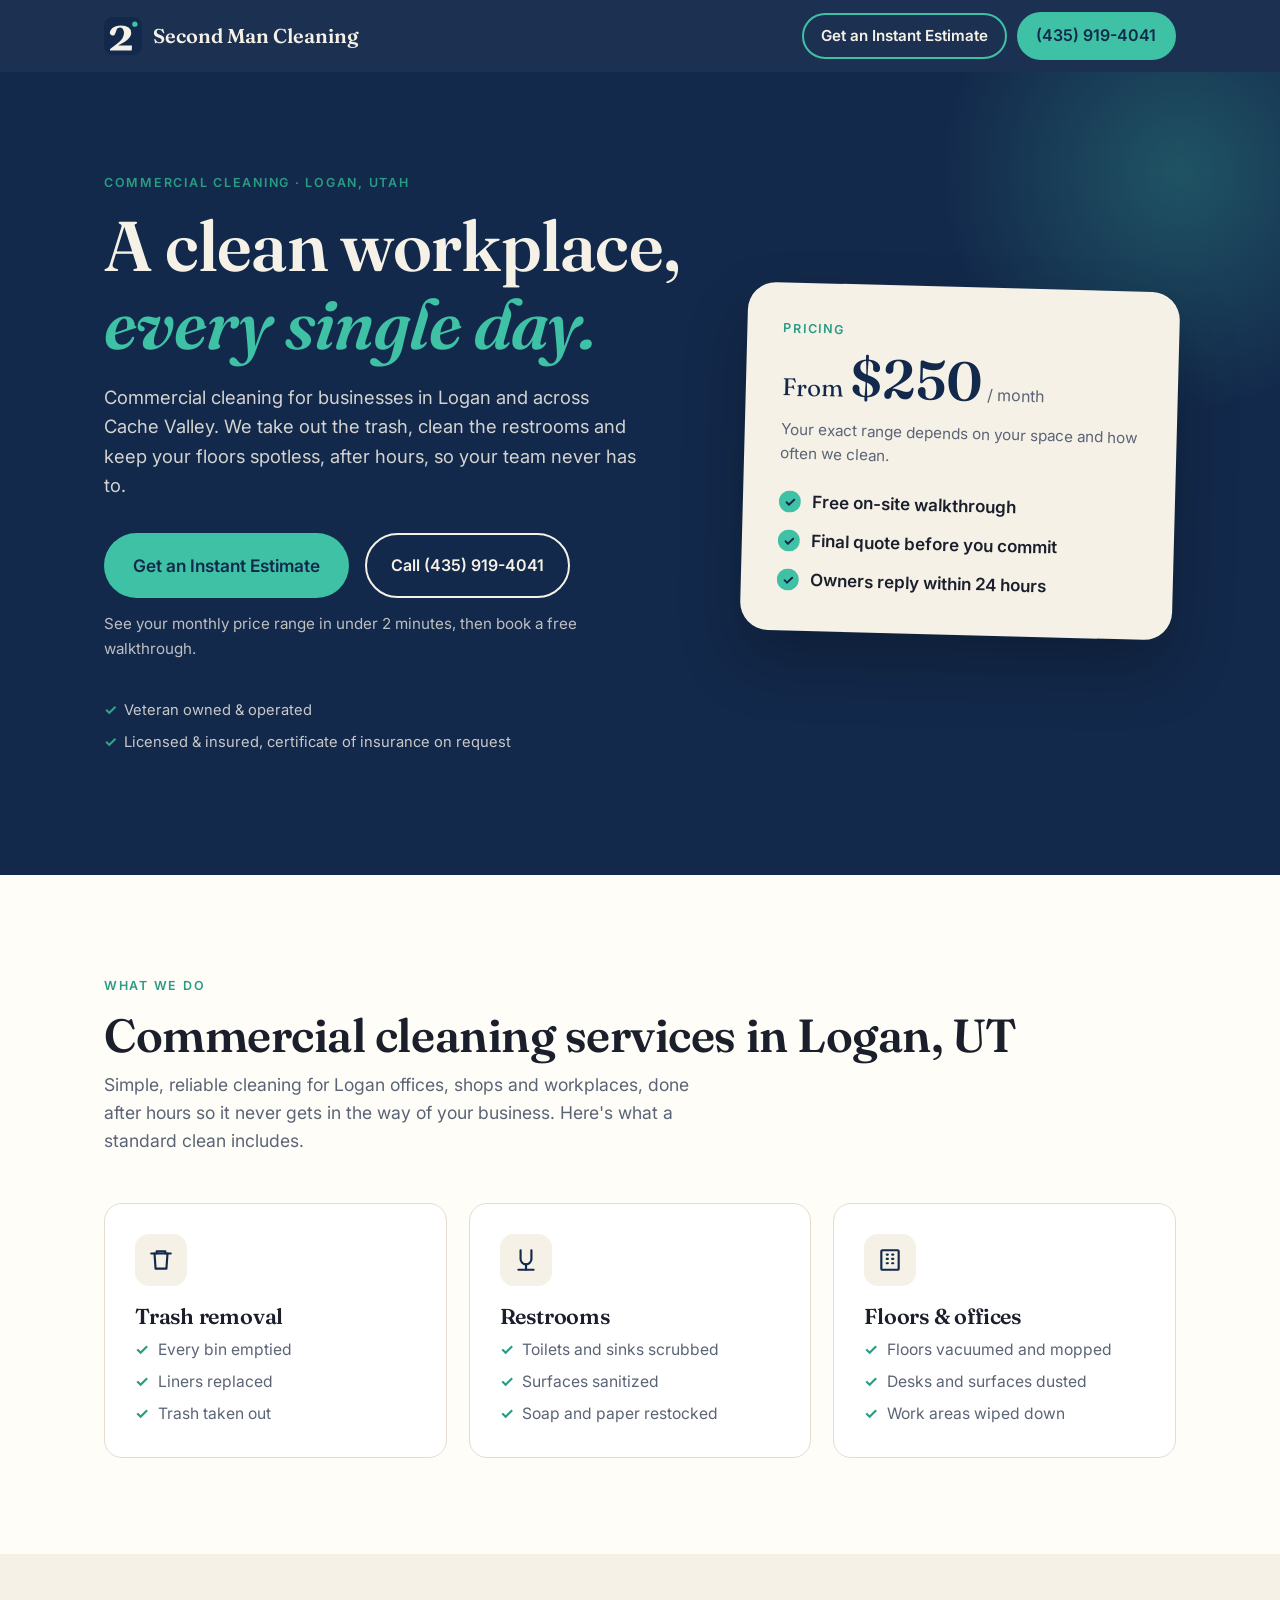
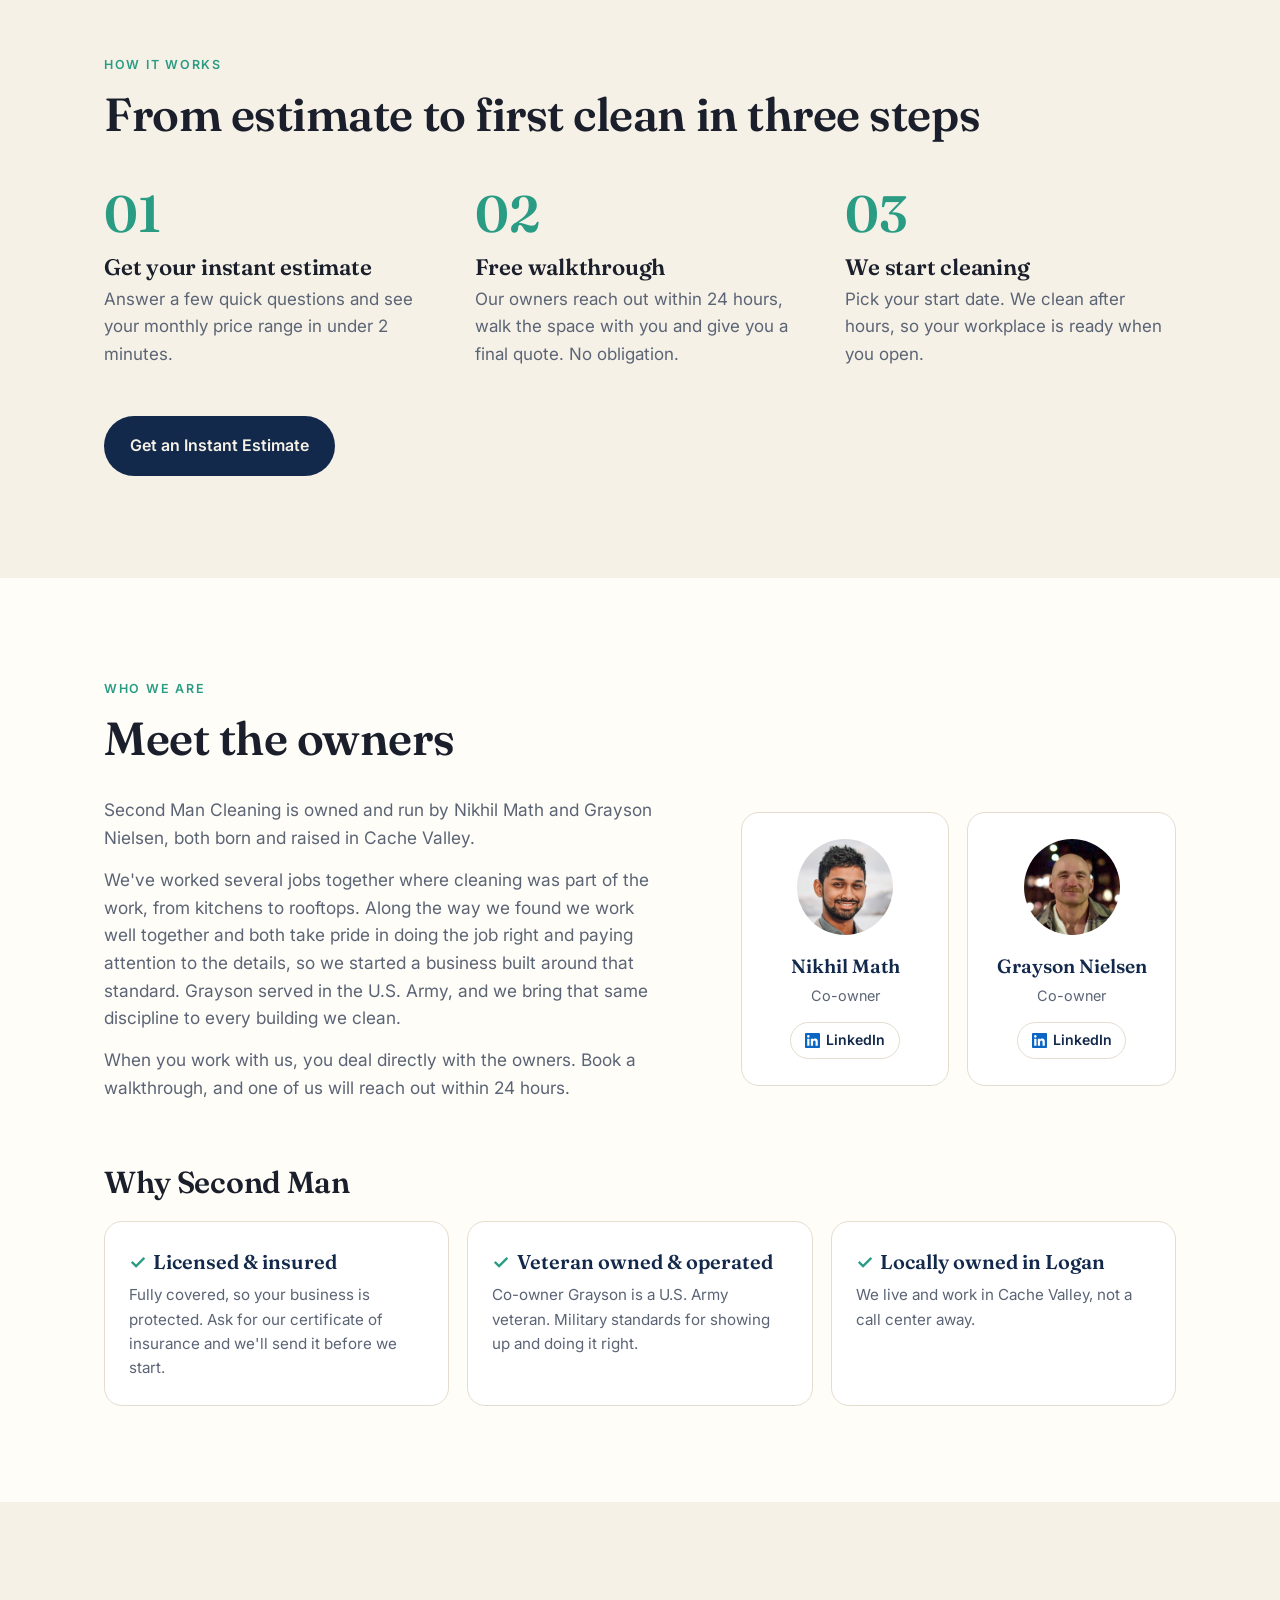
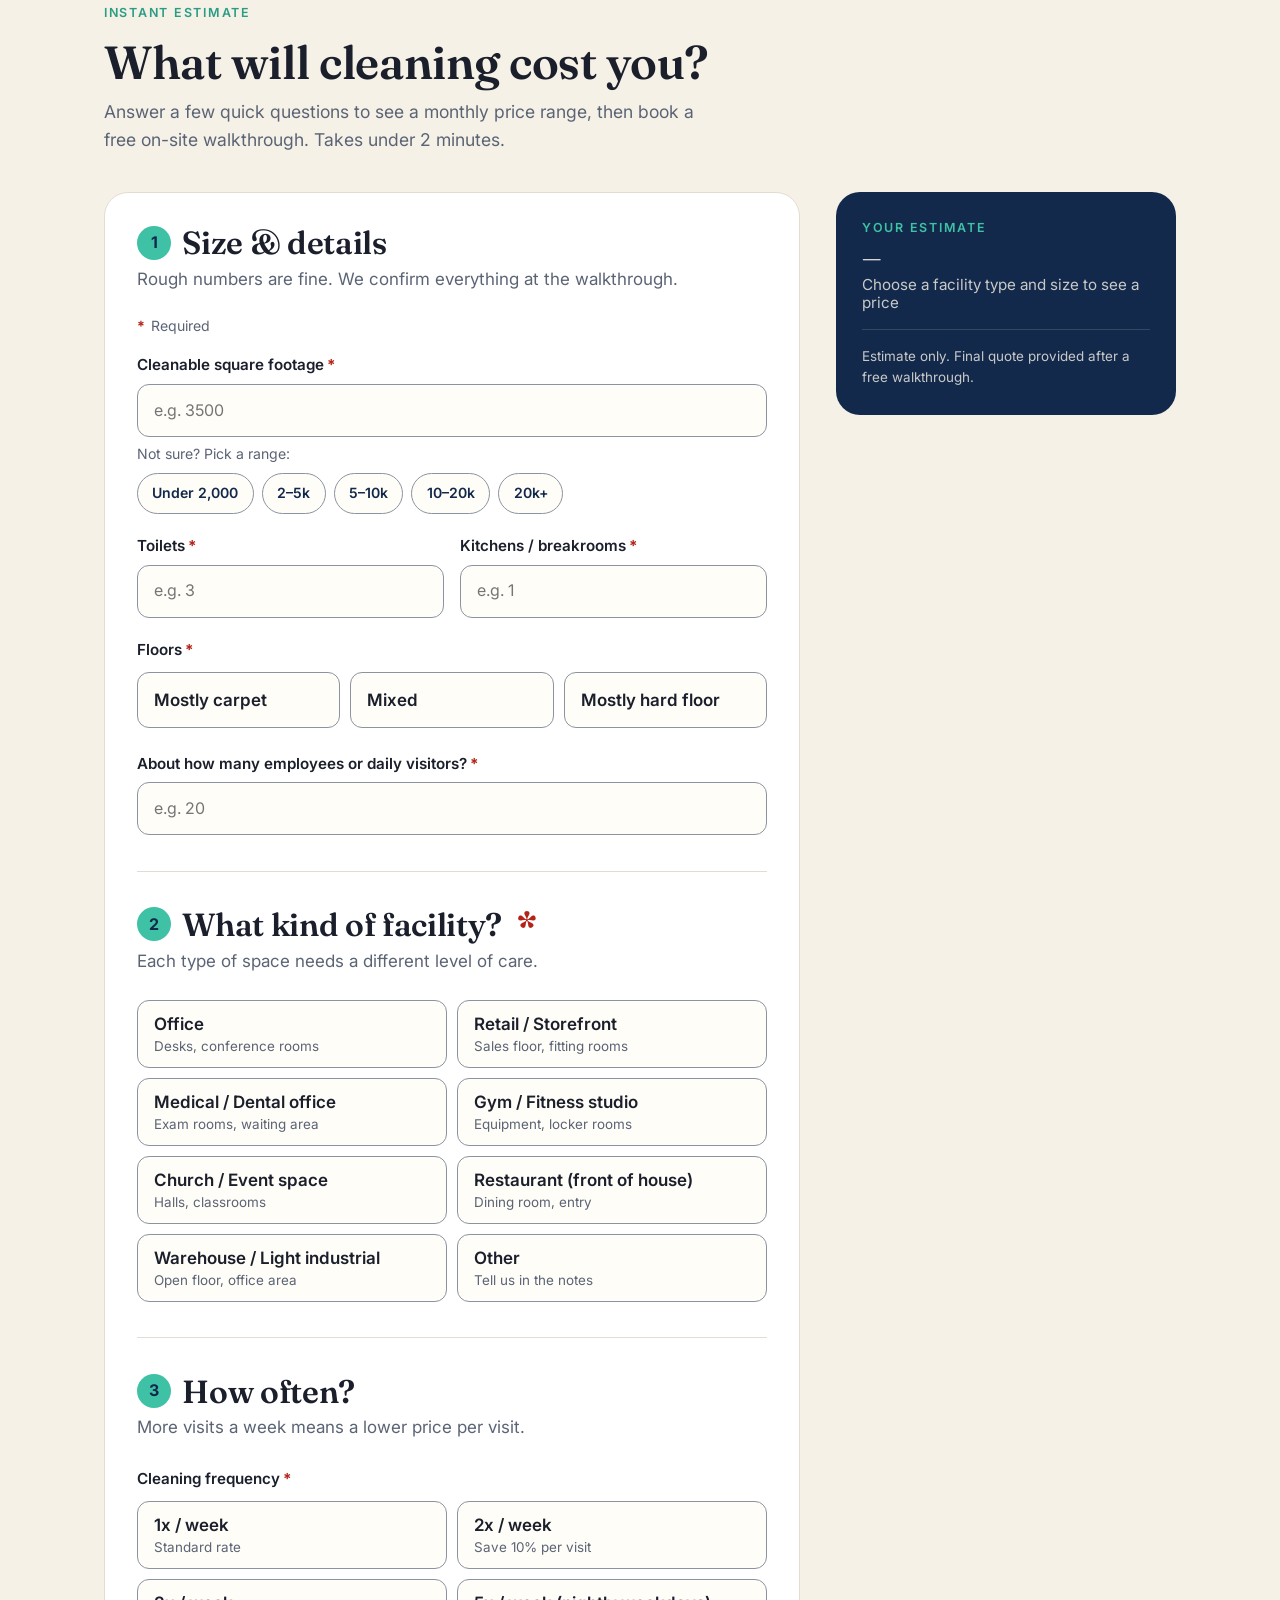
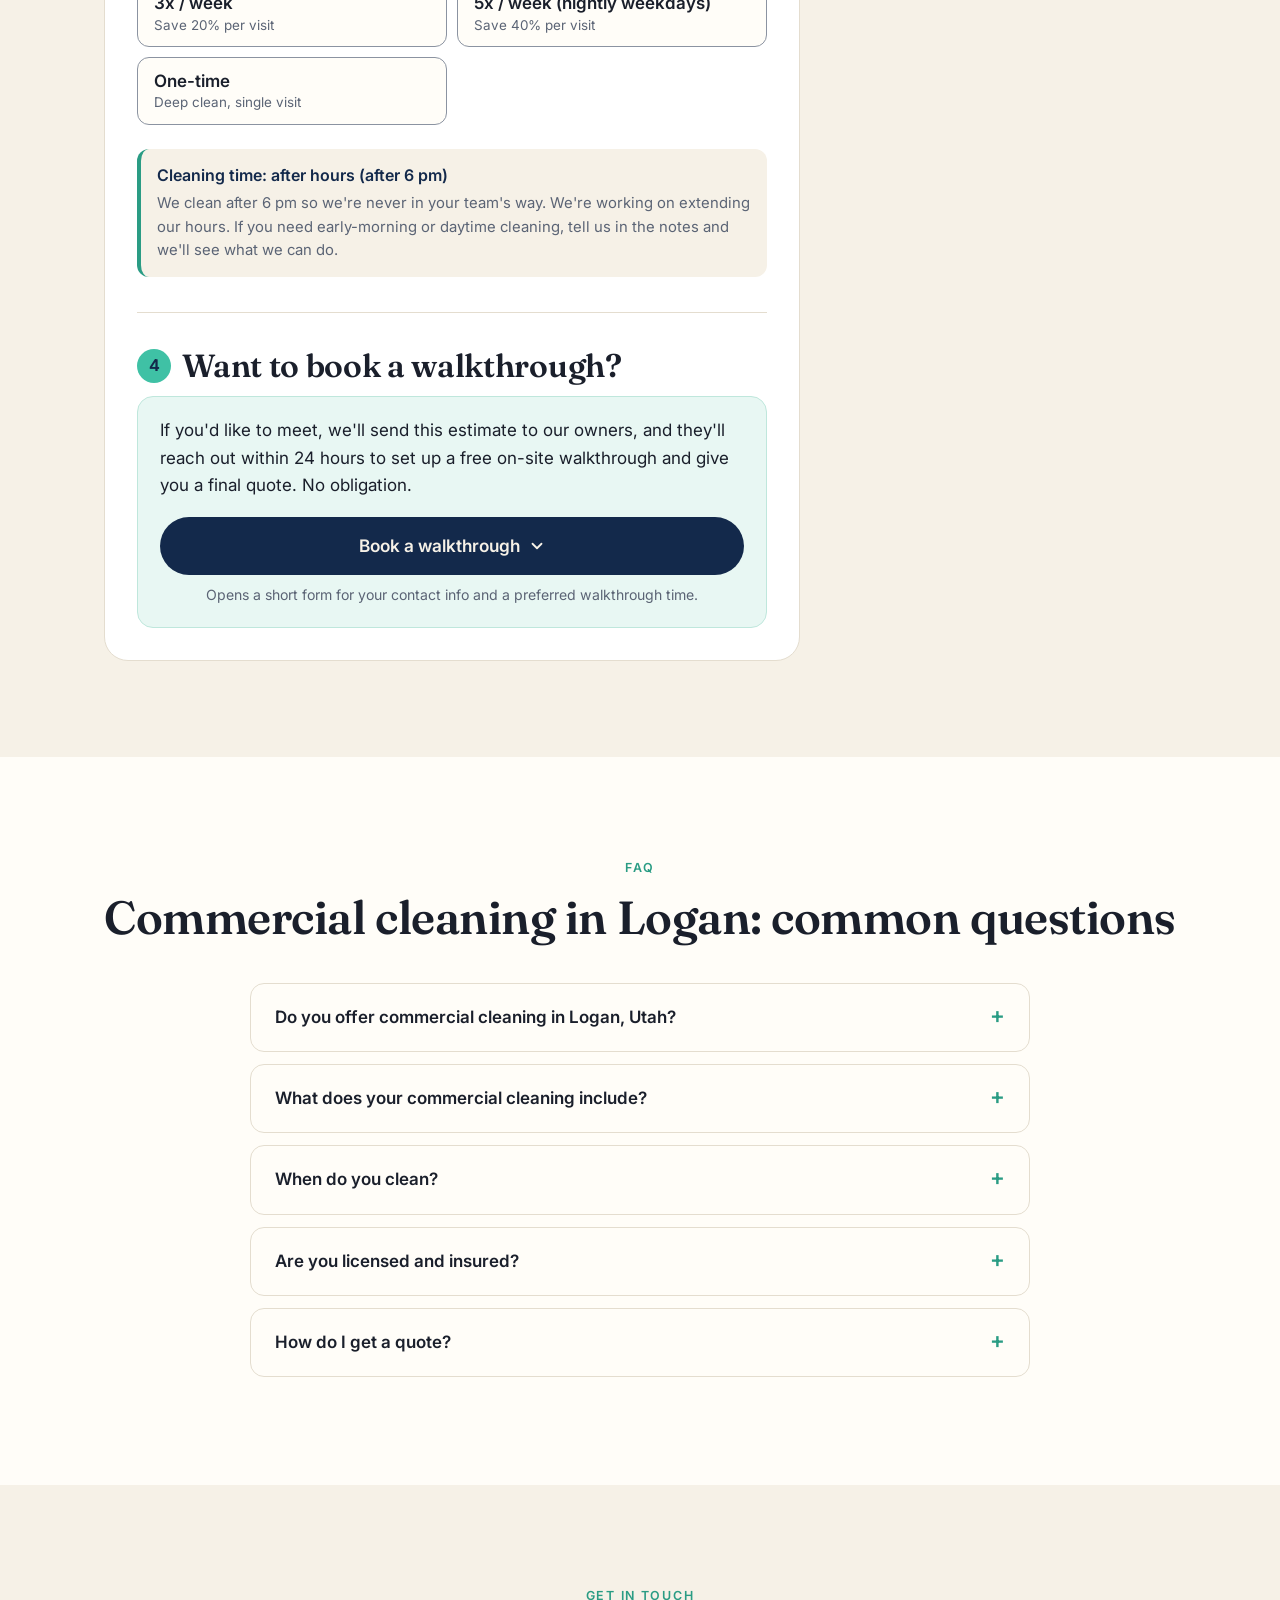
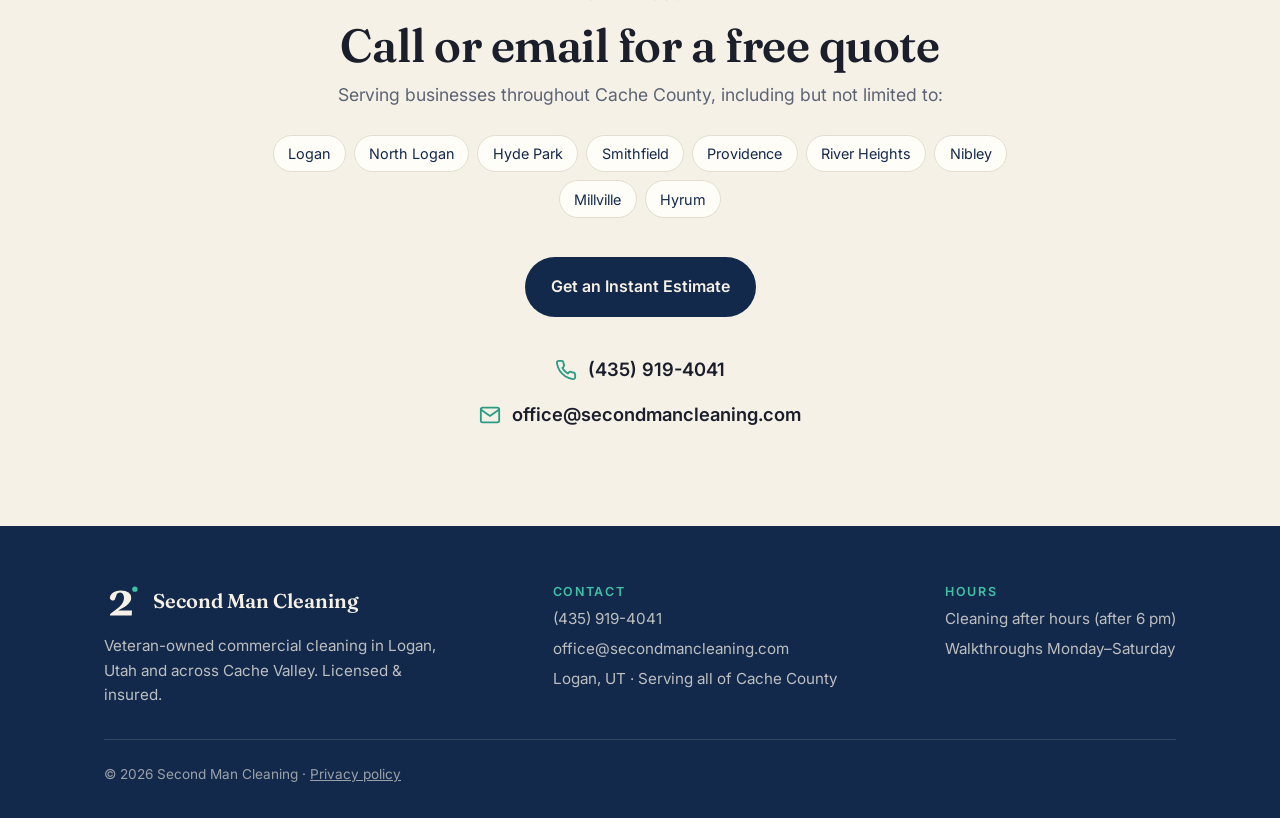
==== commit 3415f7fa: "Change the business phone number to (435) 919-4041 Updates every call link and listing on the site: " ====
--- a/index.html
+++ b/index.html
@@ -21,7 +21,7 @@
   <meta property="og:image" content="https://secondmancleaning.com/assets/og-card.png">
   <meta property="og:image:width" content="1200">
   <meta property="og:image:height" content="630">
-  <meta property="og:image:alt" content="Second Man Cleaning: veteran-owned commercial cleaning in Logan, Utah. Instant estimates online. (435) 232-8058">
+  <meta property="og:image:alt" content="Second Man Cleaning: veteran-owned commercial cleaning in Logan, Utah. Instant estimates online. (435) 919-4041">
   <meta name="twitter:card" content="summary_large_image">
   <meta name="twitter:title" content="Second Man Cleaning | Commercial Cleaning in Logan, UT">
   <meta name="twitter:description" content="Veteran-owned commercial cleaning in Logan, Utah and Cache Valley: trash removal, restrooms, floors and offices.">
@@ -38,7 +38,7 @@
     "name": "Second Man Cleaning",
     "description": "Veteran-owned commercial cleaning company serving businesses in Logan, Utah and throughout Cache Valley. After-hours trash removal, restroom cleaning, floor care and office cleaning.",
     "url": "https://secondmancleaning.com/",
-    "telephone": "+1-435-232-8058",
+    "telephone": "+1-435-919-4041",
     "email": "office@secondmancleaning.com",
     "logo": "https://secondmancleaning.com/assets/icon-512.png",
     "image": "https://secondmancleaning.com/assets/og-card.png",
@@ -95,7 +95,7 @@
     </a>
     <div class="nav-actions">
       <a class="btn nav-est" href="#estimate"><span class="long">Get an Instant Estimate</span><span class="short">Estimate</span></a>
-      <a class="btn btn-primary nav-cta" href="tel:+14352328058" aria-label="Call (435) 232-8058"><svg class="ph-ico" width="18" height="18" viewBox="0 0 24 24" fill="none" stroke="currentColor" stroke-width="2.2" stroke-linecap="round" stroke-linejoin="round" aria-hidden="true"><path d="M22 16.9v3a2 2 0 01-2.2 2 19.8 19.8 0 01-8.6-3.1 19.5 19.5 0 01-6-6A19.8 19.8 0 012.1 4.2 2 2 0 014.1 2h3a2 2 0 012 1.7c.1.9.4 1.8.7 2.7a2 2 0 01-.5 2.1L8 9.8a16 16 0 006 6l1.3-1.3a2 2 0 012.1-.5c.9.3 1.8.6 2.7.7a2 2 0 011.7 2z"/></svg><span class="ph-num">(435) 232-8058</span></a>
+      <a class="btn btn-primary nav-cta" href="tel:+14359194041" aria-label="Call (435) 919-4041"><svg class="ph-ico" width="18" height="18" viewBox="0 0 24 24" fill="none" stroke="currentColor" stroke-width="2.2" stroke-linecap="round" stroke-linejoin="round" aria-hidden="true"><path d="M22 16.9v3a2 2 0 01-2.2 2 19.8 19.8 0 01-8.6-3.1 19.5 19.5 0 01-6-6A19.8 19.8 0 012.1 4.2 2 2 0 014.1 2h3a2 2 0 012 1.7c.1.9.4 1.8.7 2.7a2 2 0 01-.5 2.1L8 9.8a16 16 0 006 6l1.3-1.3a2 2 0 012.1-.5c.9.3 1.8.6 2.7.7a2 2 0 011.7 2z"/></svg><span class="ph-num">(435) 919-4041</span></a>
     </div>
   </div>
 </nav>
@@ -108,7 +108,7 @@
       <p>Commercial cleaning for businesses in Logan and across Cache Valley. We take out the trash, clean the restrooms and keep your floors spotless, after hours, so your team never has to.</p>
       <div class="hero-ctas">
         <a class="btn btn-primary btn-lg" href="#estimate">Get an Instant Estimate</a>
-        <a class="btn btn-ghost" href="tel:+14352328058">Call (435) 232-8058</a>
+        <a class="btn btn-ghost" href="tel:+14359194041">Call (435) 919-4041</a>
       </div>
       <p class="hero-sub">See your monthly price range in under 2 minutes, then book a free walkthrough.</p>
       <div class="hero-points"><span>Veteran owned &amp; operated</span><span>Licensed &amp; insured, certificate of insurance on request</span></div>
@@ -233,7 +233,7 @@
       <h2 id="estimate-h">What will cleaning cost you?</h2>
       <p class="lede">Answer a few quick questions to see a monthly price range, then book a free on-site walkthrough. Takes under 2 minutes.</p>
     </div>
-    <noscript><p class="noscript">This calculator needs JavaScript. Call us at <a href="tel:+14352328058">(435) 232-8058</a> or email <a href="mailto:office@secondmancleaning.com">office@secondmancleaning.com</a> for a free quote.</p></noscript>
+    <noscript><p class="noscript">This calculator needs JavaScript. Call us at <a href="tel:+14359194041">(435) 919-4041</a> or email <a href="mailto:office@secondmancleaning.com">office@secondmancleaning.com</a> for a free quote.</p></noscript>
 
     <div id="est-app" class="est-layout">
       <div class="wizard" id="wizard" tabindex="-1">
@@ -465,7 +465,7 @@
       <h2 tabindex="-1">Thanks, <span id="done-name"></span>! You're on our list.</h2>
       <p class="lede">Your estimate is on its way to our owners. They'll reach out within 24 hours to confirm your walkthrough time. Please plan to have someone from your team there to walk the space with us.</p>
       <dl class="done-rows" id="done-rows"></dl>
-      <p class="fine">Estimate only. Your final quote comes after the free walkthrough. Questions? Call <a href="tel:+14352328058">(435) 232-8058</a>.</p>
+      <p class="fine">Estimate only. Your final quote comes after the free walkthrough. Questions? Call <a href="tel:+14359194041">(435) 919-4041</a>.</p>
     </div>
   </div>
 </section>
@@ -493,7 +493,7 @@
       </details>
       <details>
         <summary>How do I get a quote?</summary>
-        <p>Use our <a href="#estimate">instant estimate</a> to see a monthly price range in under 2 minutes, then book a free walkthrough for your final quote. You can also call <a href="tel:+14352328058">(435) 232-8058</a> or email <a href="mailto:office@secondmancleaning.com">office@secondmancleaning.com</a>. Quotes are always free.</p>
+        <p>Use our <a href="#estimate">instant estimate</a> to see a monthly price range in under 2 minutes, then book a free walkthrough for your final quote. You can also call <a href="tel:+14359194041">(435) 919-4041</a> or email <a href="mailto:office@secondmancleaning.com">office@secondmancleaning.com</a>. Quotes are always free.</p>
       </details>
     </div>
   </div>
@@ -517,7 +517,7 @@
     </ul>
     <p><a class="btn btn-next-home" href="#estimate">Get an Instant Estimate</a></p>
     <div class="contact-lines contact-center">
-      <a href="tel:+14352328058"><svg width="22" height="22" viewBox="0 0 24 24" fill="none" stroke="currentColor" stroke-width="2" stroke-linecap="round" stroke-linejoin="round" aria-hidden="true"><path d="M22 16.9v3a2 2 0 01-2.2 2 19.8 19.8 0 01-8.6-3.1 19.5 19.5 0 01-6-6A19.8 19.8 0 012.1 4.2 2 2 0 014.1 2h3a2 2 0 012 1.7c.1.9.4 1.8.7 2.7a2 2 0 01-.5 2.1L8 9.8a16 16 0 006 6l1.3-1.3a2 2 0 012.1-.5c.9.3 1.8.6 2.7.7a2 2 0 011.7 2z"/></svg>(435) 232-8058</a>
+      <a href="tel:+14359194041"><svg width="22" height="22" viewBox="0 0 24 24" fill="none" stroke="currentColor" stroke-width="2" stroke-linecap="round" stroke-linejoin="round" aria-hidden="true"><path d="M22 16.9v3a2 2 0 01-2.2 2 19.8 19.8 0 01-8.6-3.1 19.5 19.5 0 01-6-6A19.8 19.8 0 012.1 4.2 2 2 0 014.1 2h3a2 2 0 012 1.7c.1.9.4 1.8.7 2.7a2 2 0 01-.5 2.1L8 9.8a16 16 0 006 6l1.3-1.3a2 2 0 012.1-.5c.9.3 1.8.6 2.7.7a2 2 0 011.7 2z"/></svg>(435) 919-4041</a>
       <a href="mailto:office@secondmancleaning.com"><svg width="22" height="22" viewBox="0 0 24 24" fill="none" stroke="currentColor" stroke-width="2" stroke-linecap="round" stroke-linejoin="round" aria-hidden="true"><rect x="2" y="4" width="20" height="16" rx="2"/><path d="M22 6l-10 7L2 6"/></svg>office@secondmancleaning.com</a>
     </div>
   </div>
@@ -537,7 +537,7 @@
       </div>
       <div class="foot-col">
         <p class="foot-h">Contact</p>
-        <a href="tel:+14352328058">(435) 232-8058</a>
+        <a href="tel:+14359194041">(435) 919-4041</a>
         <a href="mailto:office@secondmancleaning.com">office@secondmancleaning.com</a>
         <p>Logan, UT · Serving all of Cache County</p>
       </div>
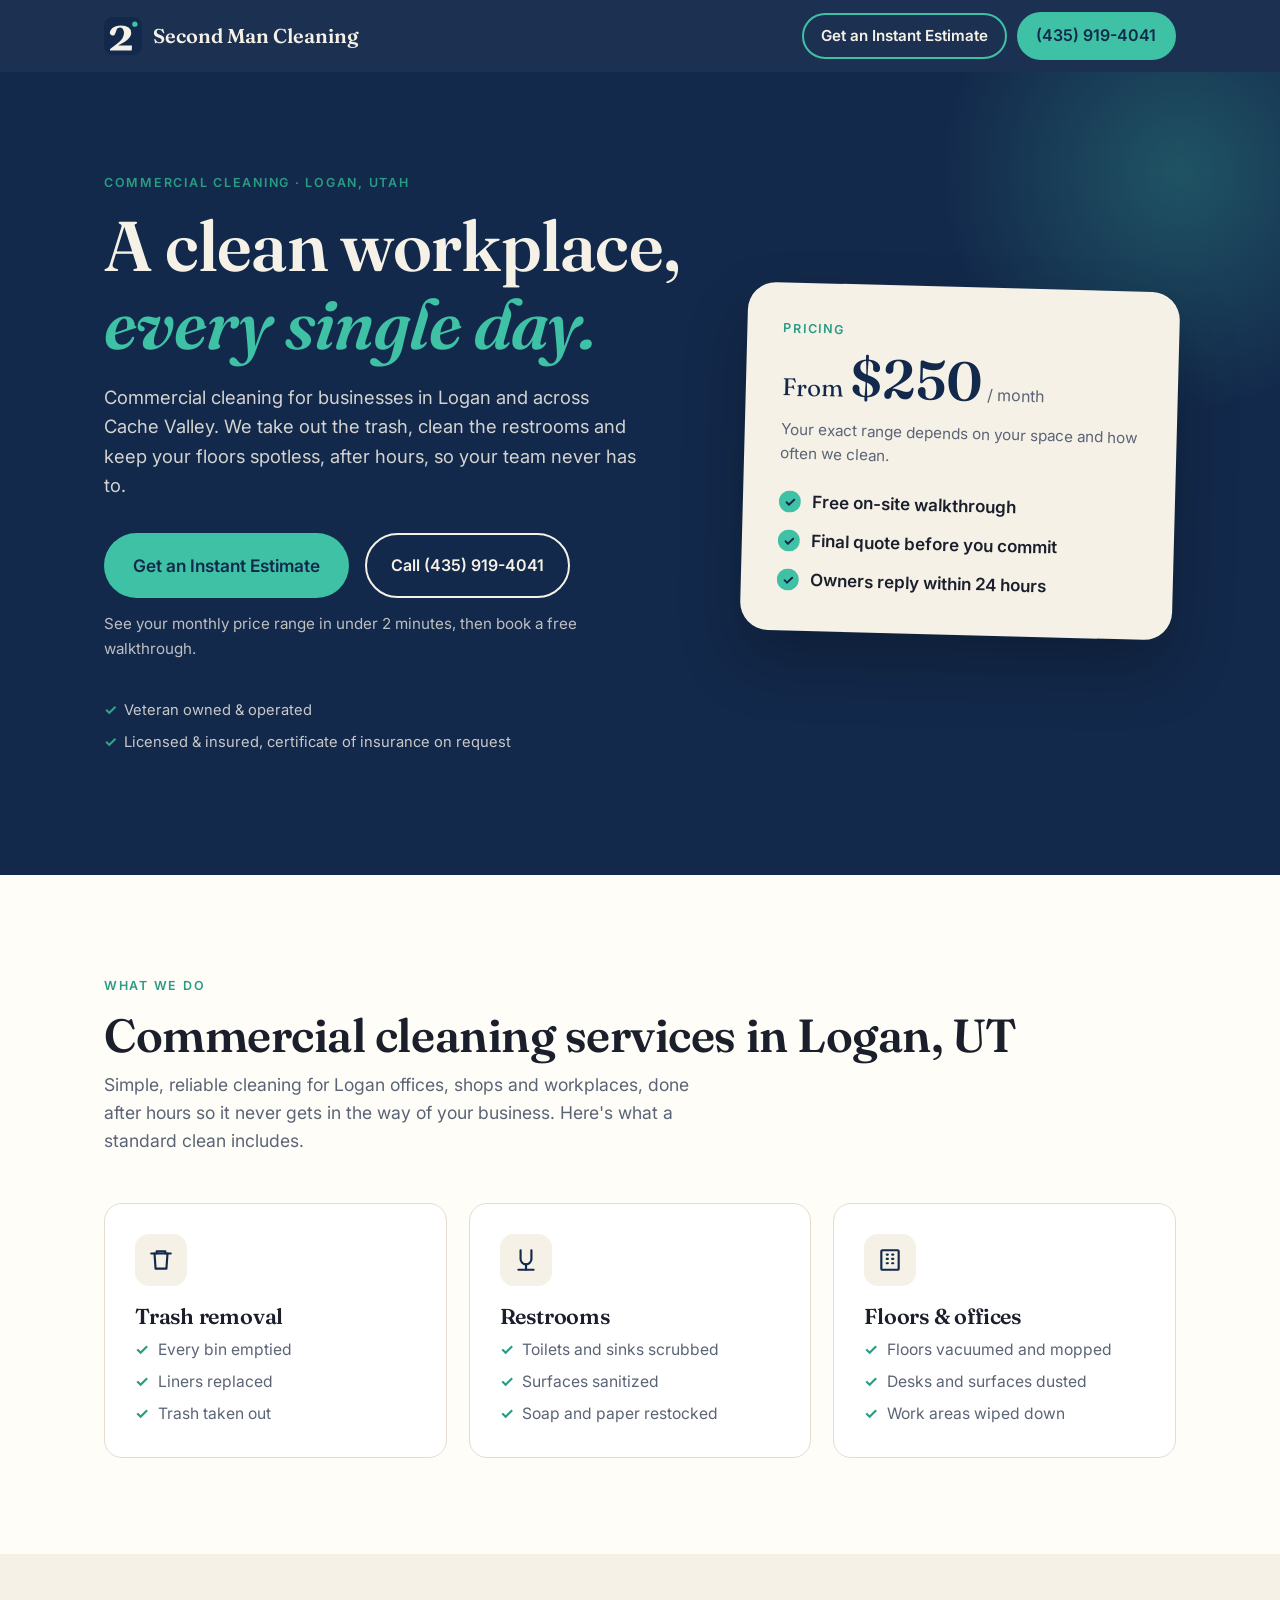
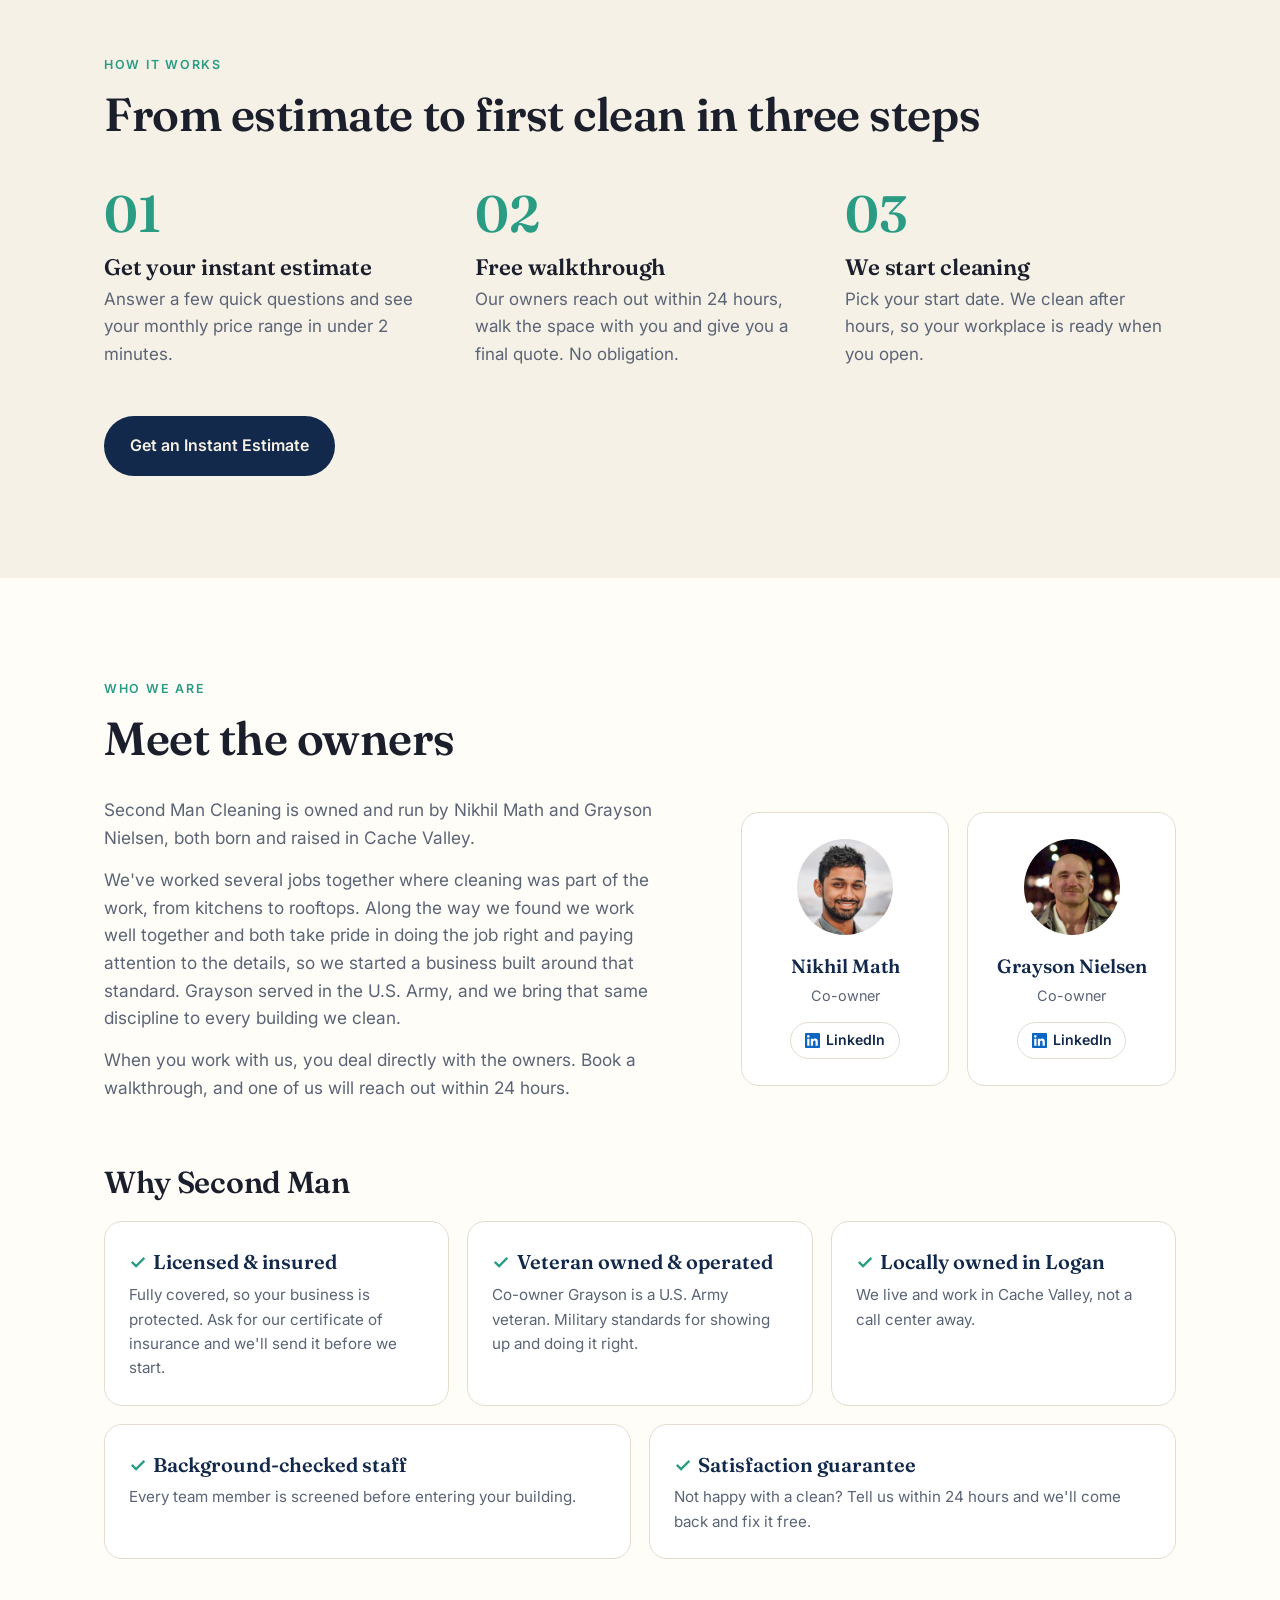
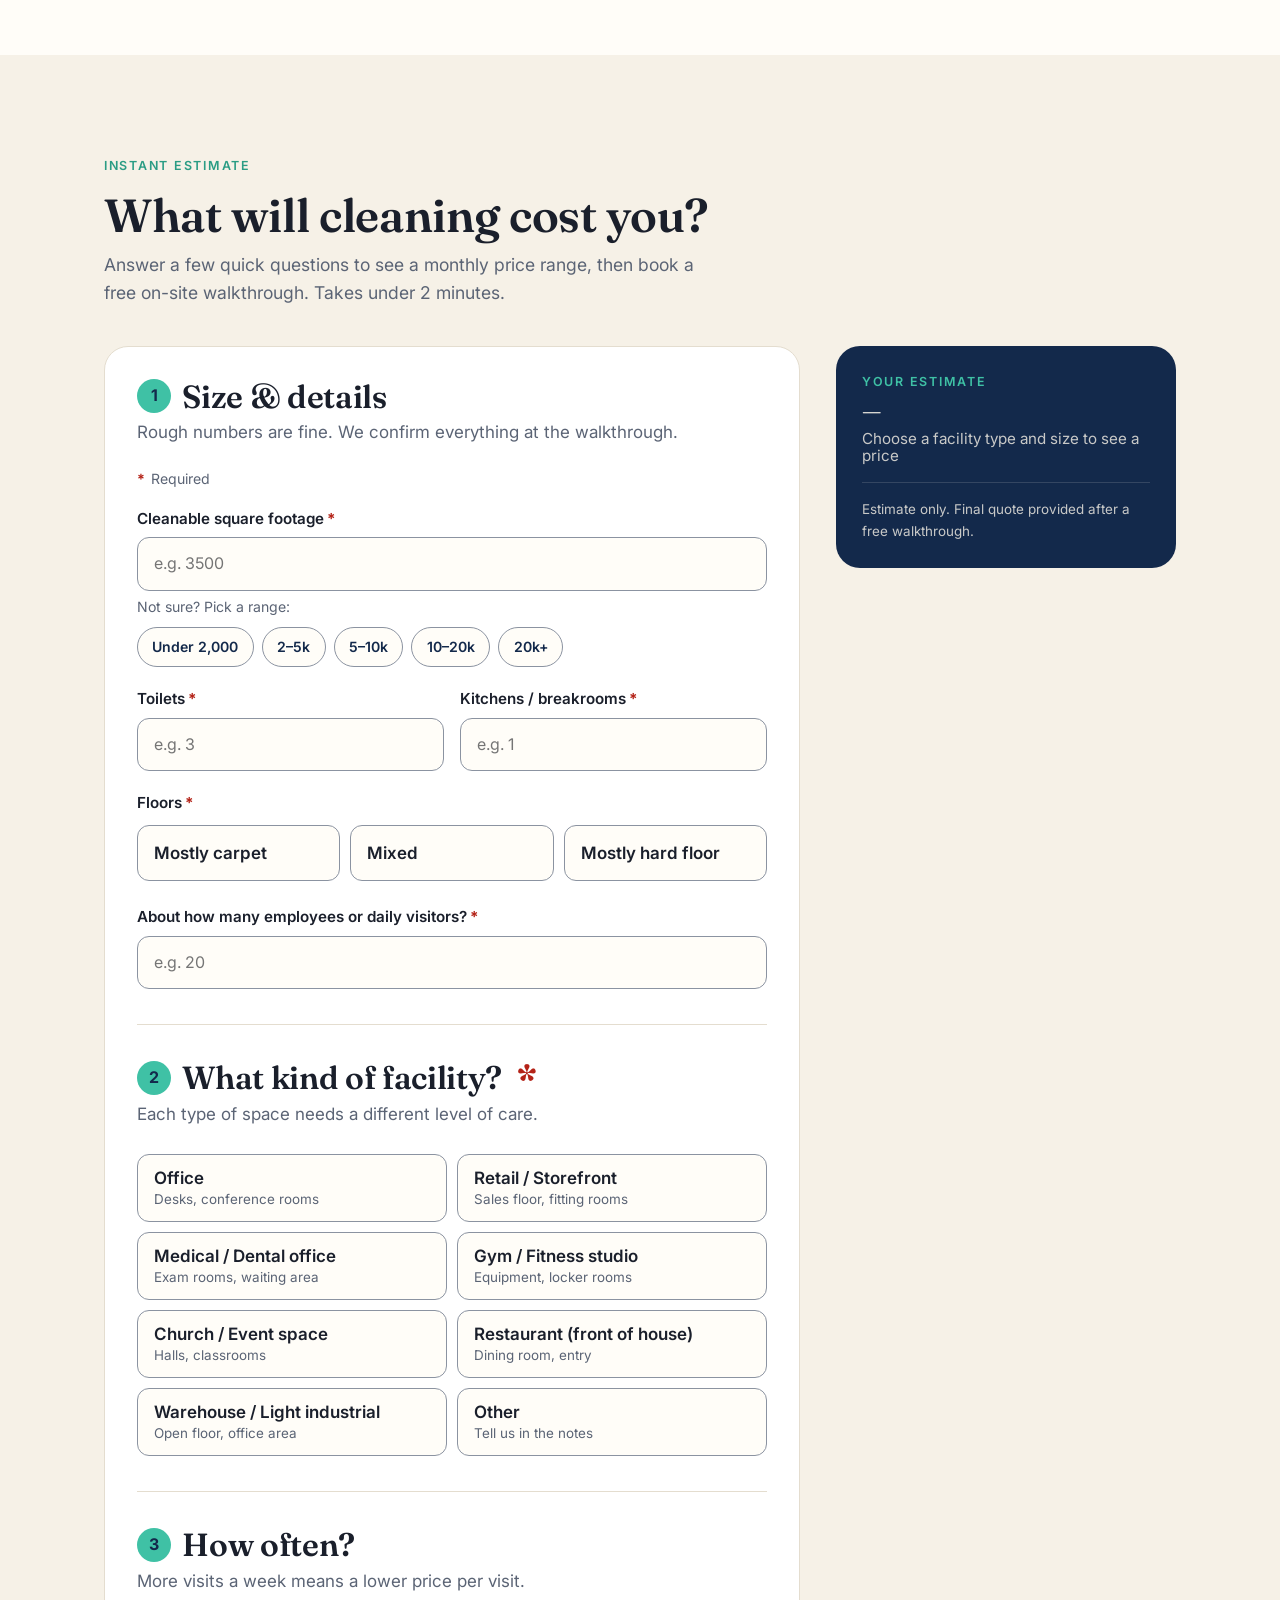
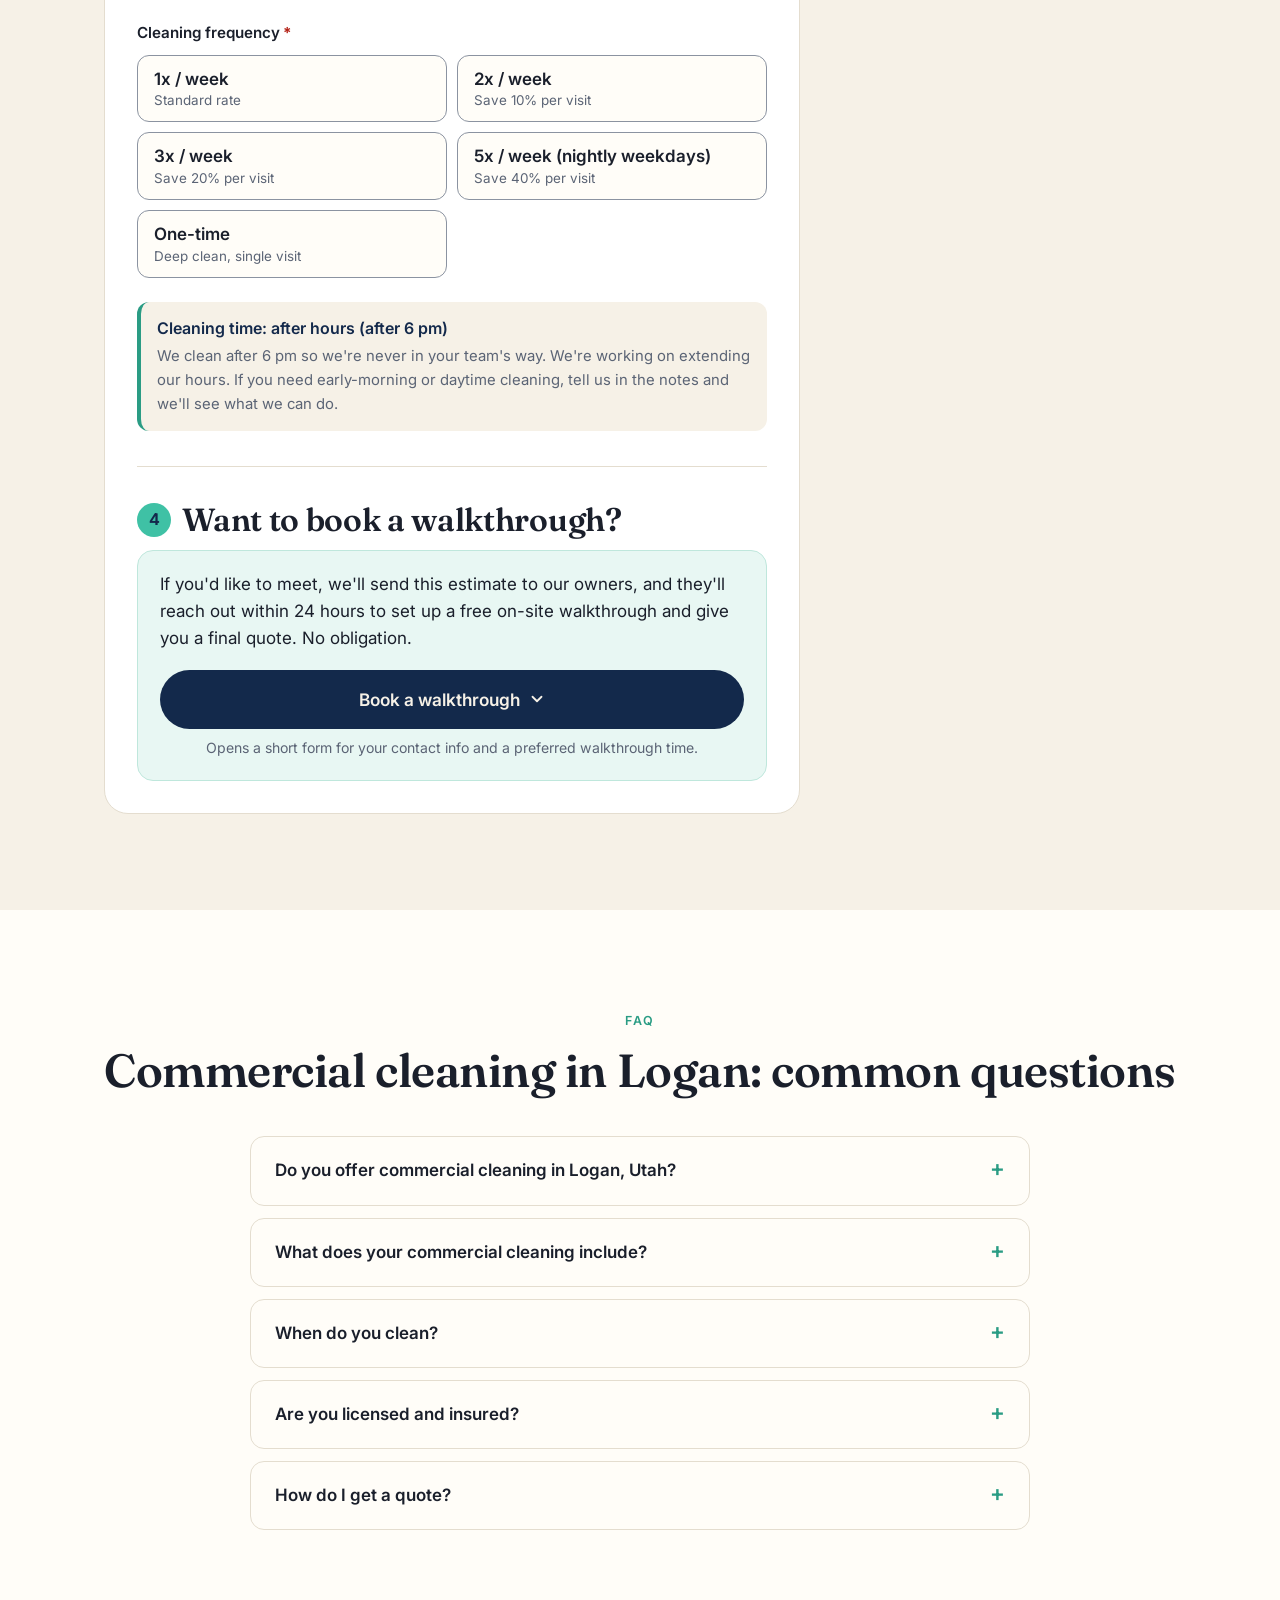
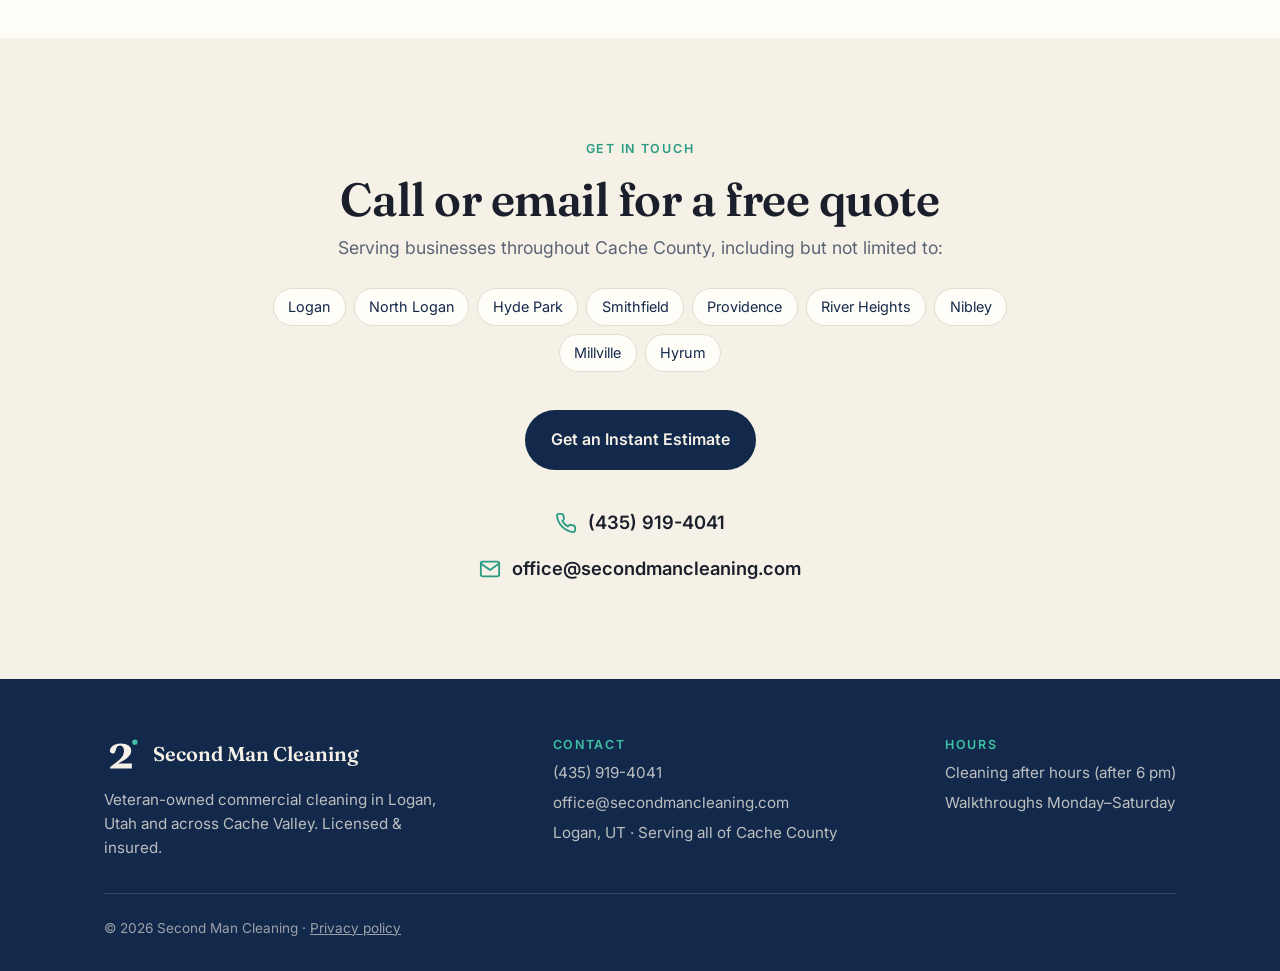
==== commit 048a28d0: "Show the Background-checked staff and Satisfaction guarantee cards Turns on the two confirmed trust " ====
--- a/index.html
+++ b/index.html
@@ -206,15 +206,13 @@
     </div>
 
     <h3 class="about-why">Why Second Man</h3>
-    <!-- TRUST SIGNALS. Items marked "PLACEHOLDER" are hidden until you confirm them: delete the word `hidden` to show one. -->
+    <!-- TRUST SIGNALS. The testimonial below is hidden until you have a real one: delete the word `hidden` to show it. -->
     <div class="trust-grid">
       <div class="trust-item"><b>Licensed &amp; insured</b><p>Fully covered, so your business is protected. Ask for our certificate of insurance and we'll send it before we start.</p></div>
       <div class="trust-item"><b>Veteran owned &amp; operated</b><p>Co-owner Grayson is a U.S. Army veteran. Military standards for showing up and doing it right.</p></div>
       <div class="trust-item"><b>Locally owned in Logan</b><p>We live and work in Cache Valley, not a call center away.</p></div>
-      <!-- PLACEHOLDER: confirm all staff are background-checked, then remove `hidden` -->
-      <div class="trust-item" hidden><b>Background-checked staff</b><p>Every team member is screened before entering your building.</p></div>
-      <!-- PLACEHOLDER: confirm your guarantee wording, then remove `hidden` -->
-      <div class="trust-item" hidden><b>Satisfaction guarantee</b><p>Not happy with a clean? Tell us within 24 hours and we'll come back and fix it free.</p></div>
+      <div class="trust-item"><b>Background-checked staff</b><p>Every team member is screened before entering your building.</p></div>
+      <div class="trust-item"><b>Satisfaction guarantee</b><p>Not happy with a clean? Tell us within 24 hours and we'll come back and fix it free.</p></div>
     </div>
 
     <!-- PLACEHOLDER: client testimonial or logo. Replace the quote, name and business, then remove `hidden`.
--- a/assets/estimate.css
+++ b/assets/estimate.css
@@ -138,8 +138,8 @@
 .done .fine{margin-bottom:1.6rem}
 
 /* trust */
-.trust-grid{display:grid;grid-template-columns:repeat(auto-fit,minmax(220px,1fr));gap:18px;margin-top:1.4rem}
-.trust-item{background:#fff;border:1px solid var(--line);border-radius:var(--radius);padding:24px}
+.trust-grid{display:flex;flex-wrap:wrap;gap:18px;margin-top:1.4rem}
+.trust-item{flex:1 1 300px;background:#fff;border:1px solid var(--line);border-radius:var(--radius);padding:24px}
 .trust-item b{display:block;font-family:var(--serif);font-size:1.25rem;font-weight:600;margin-bottom:.3rem;color:var(--navy)}
 .trust-item b::before{content:"✓";font-family:var(--sans);color:var(--mint-d);margin-right:.45rem}
 .trust-item p{color:var(--muted);font-size:.95rem}
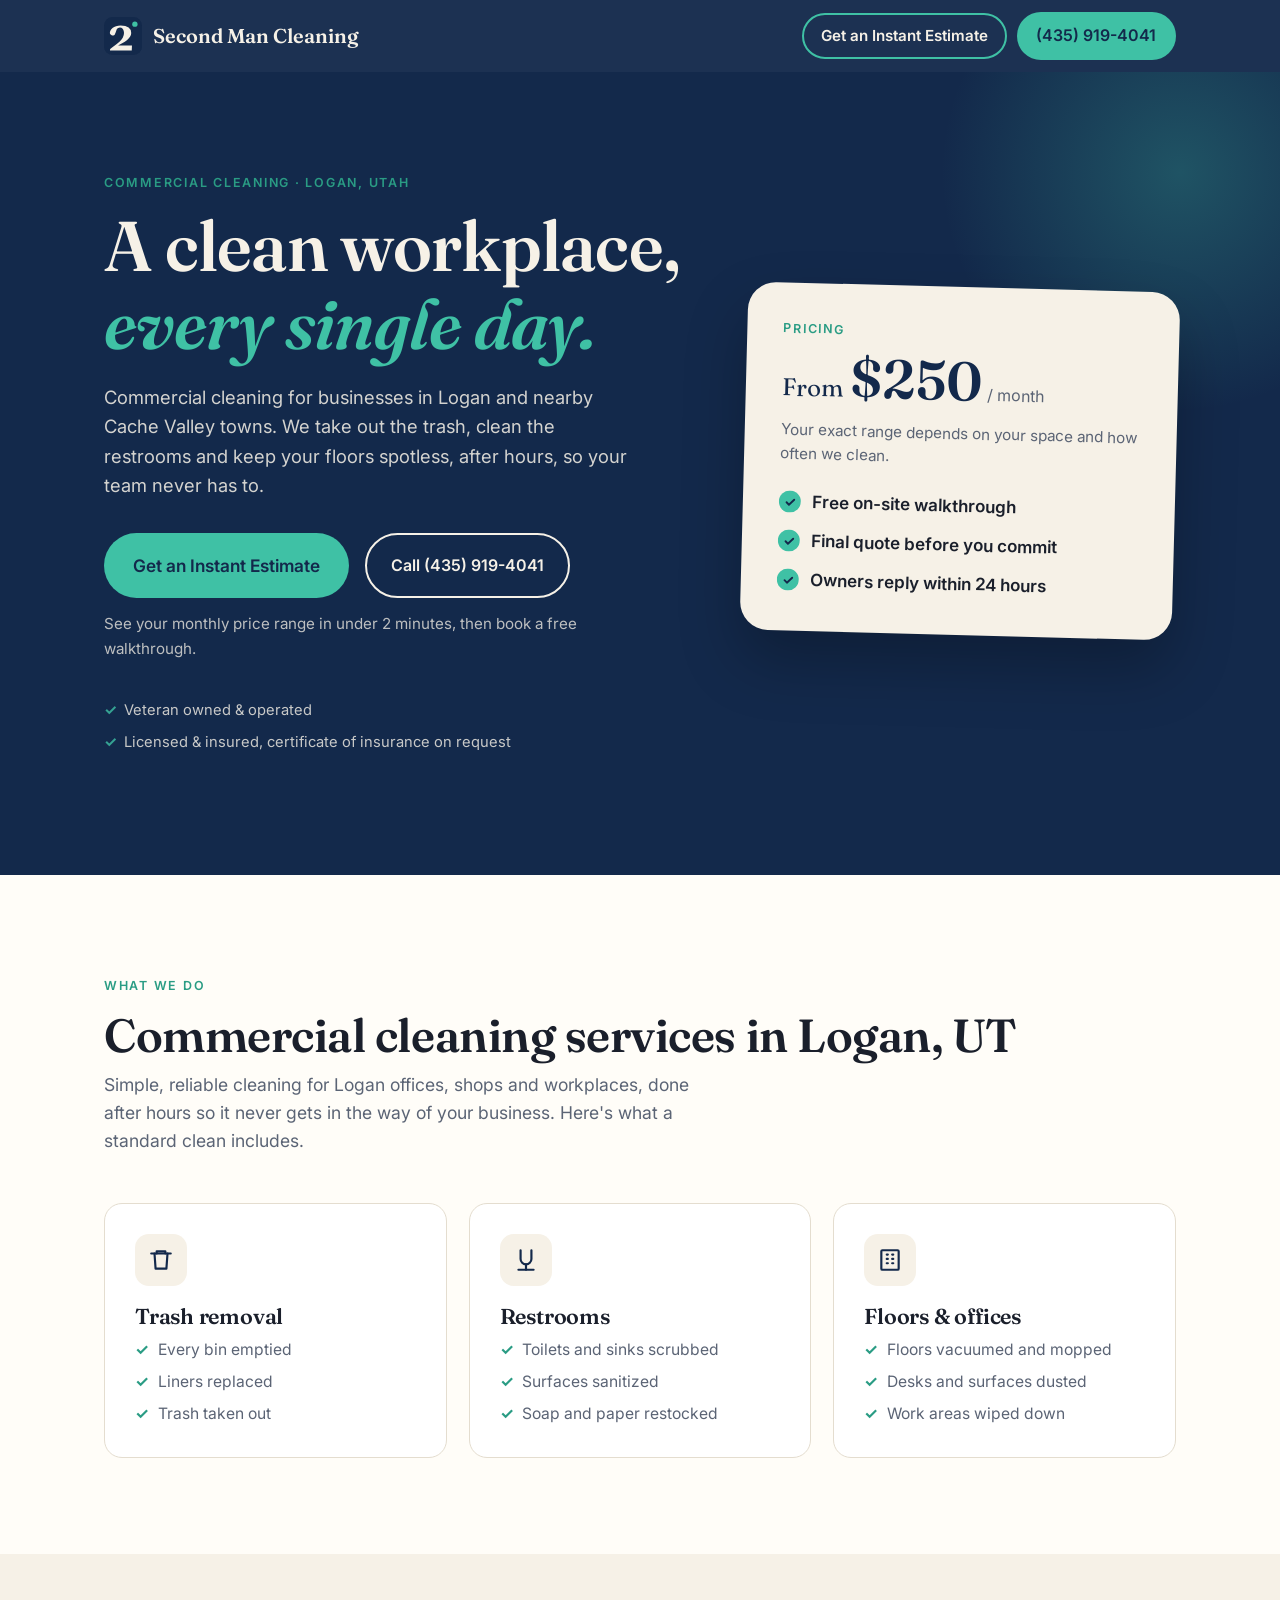
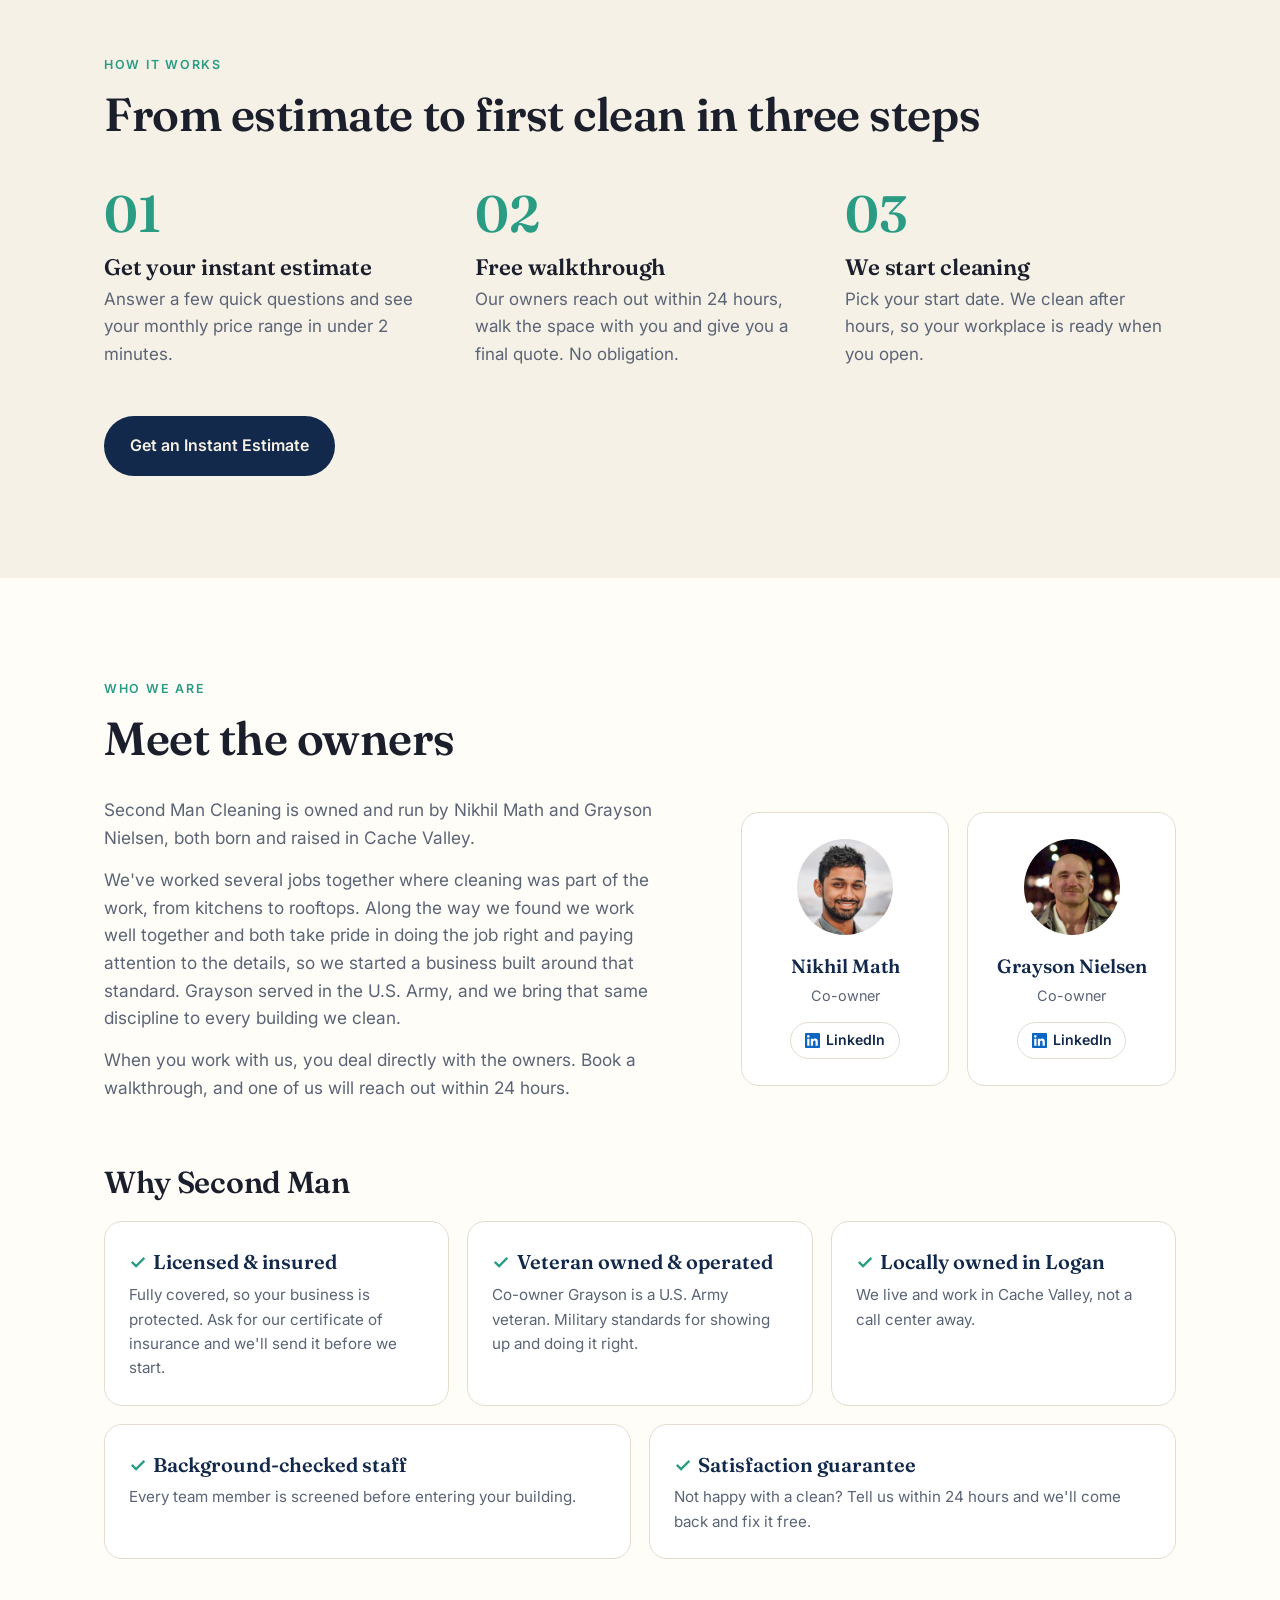
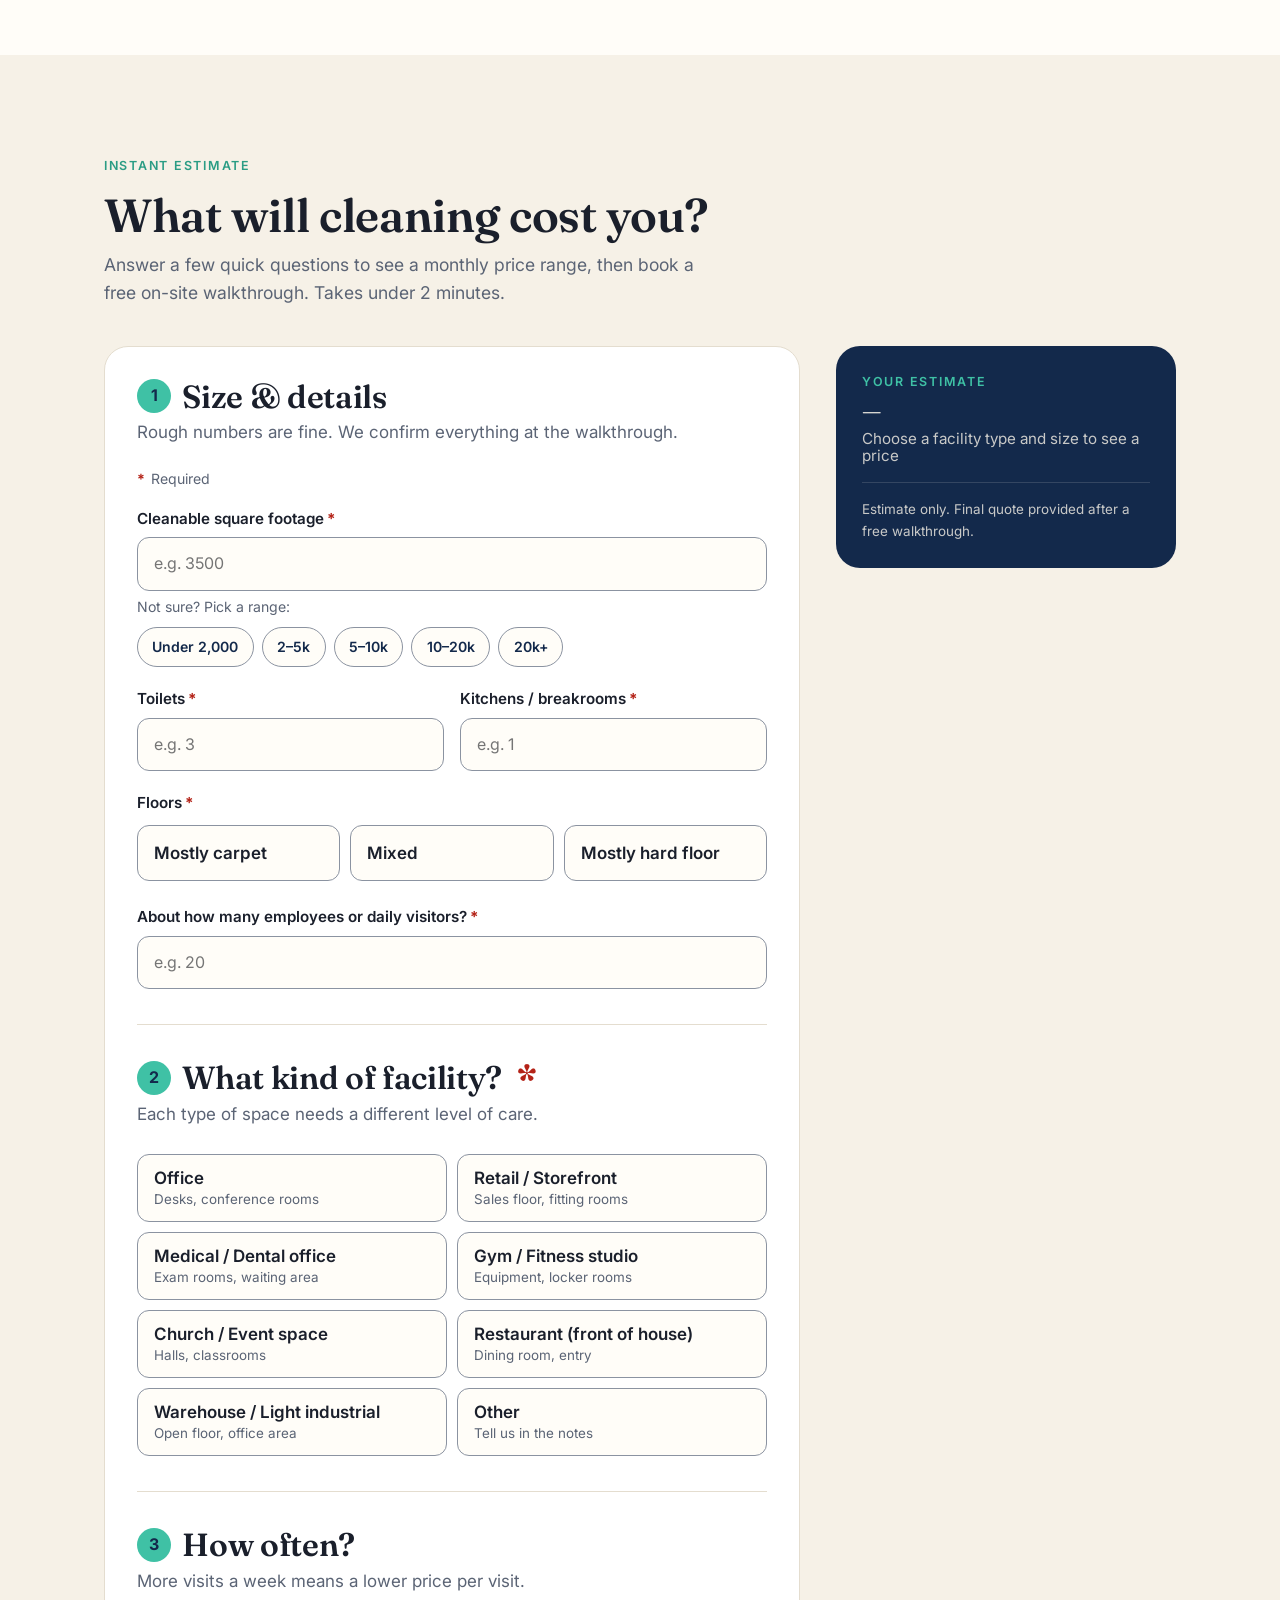
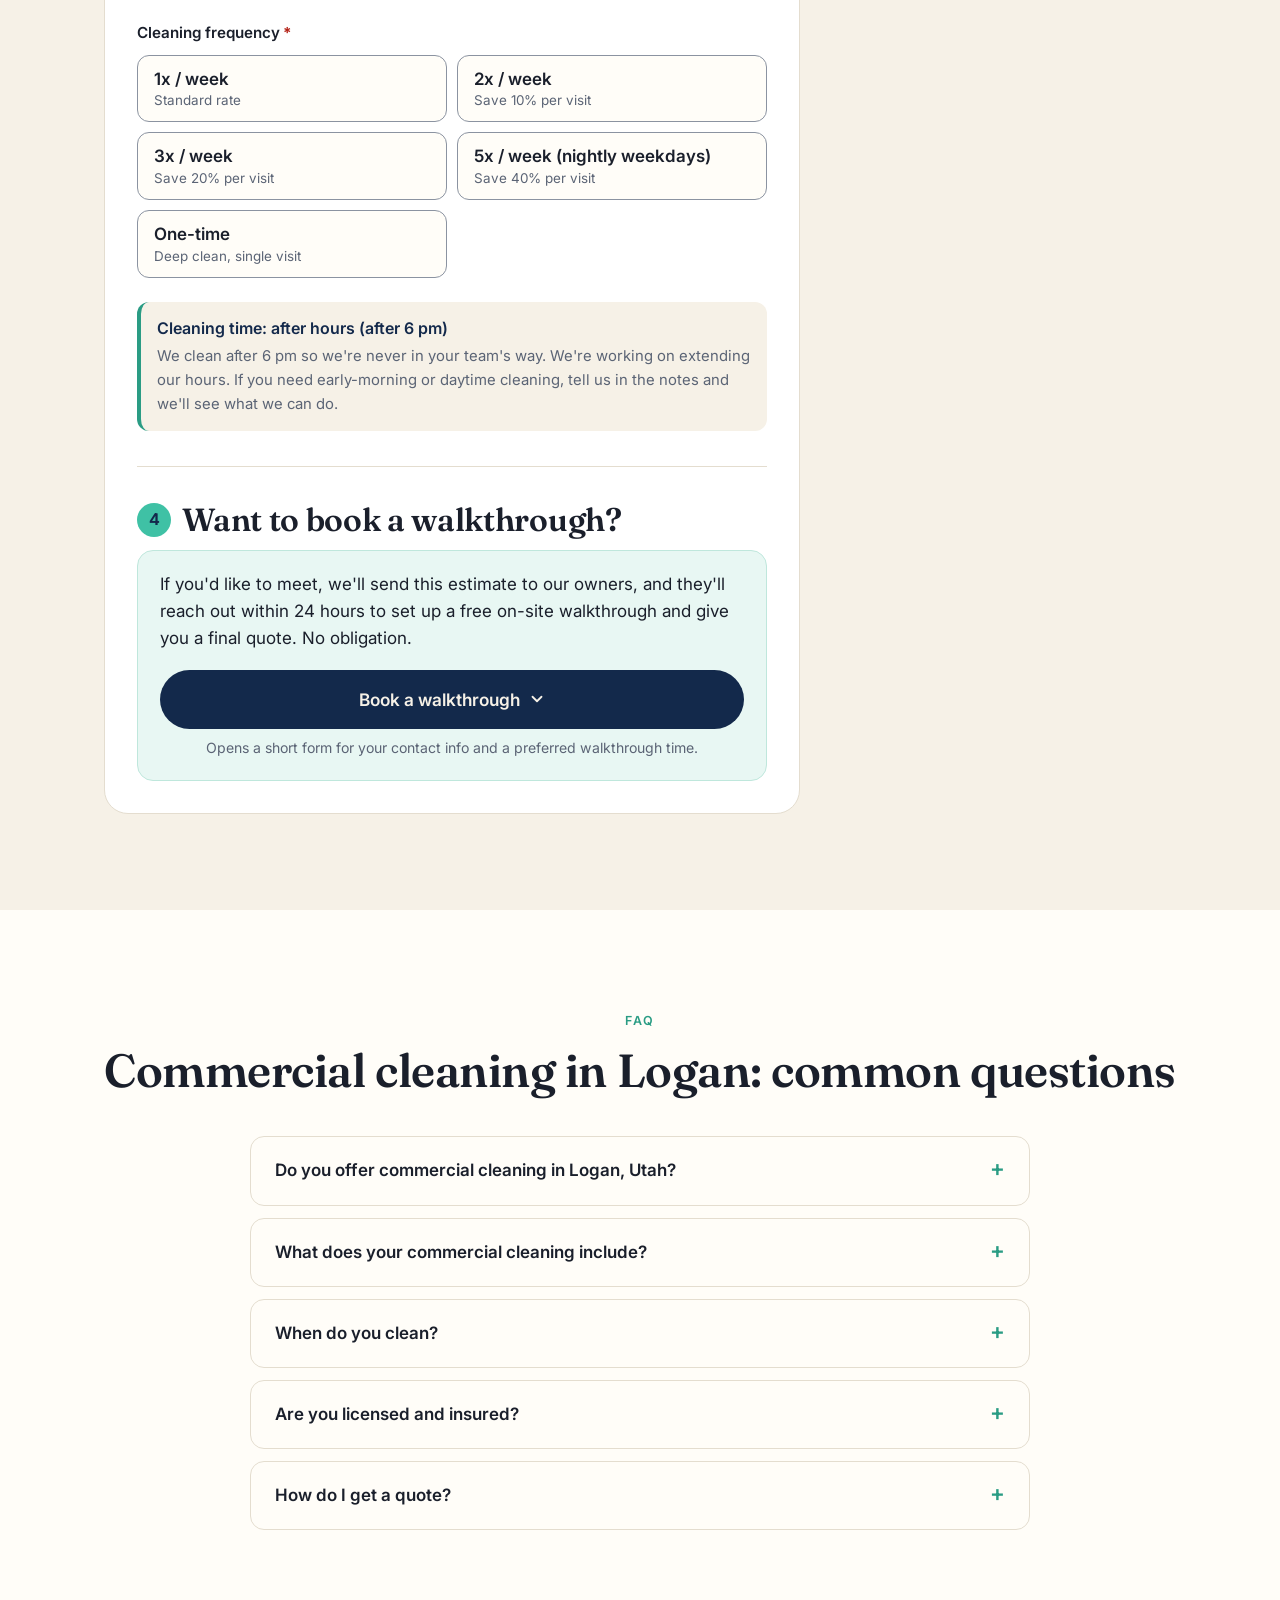
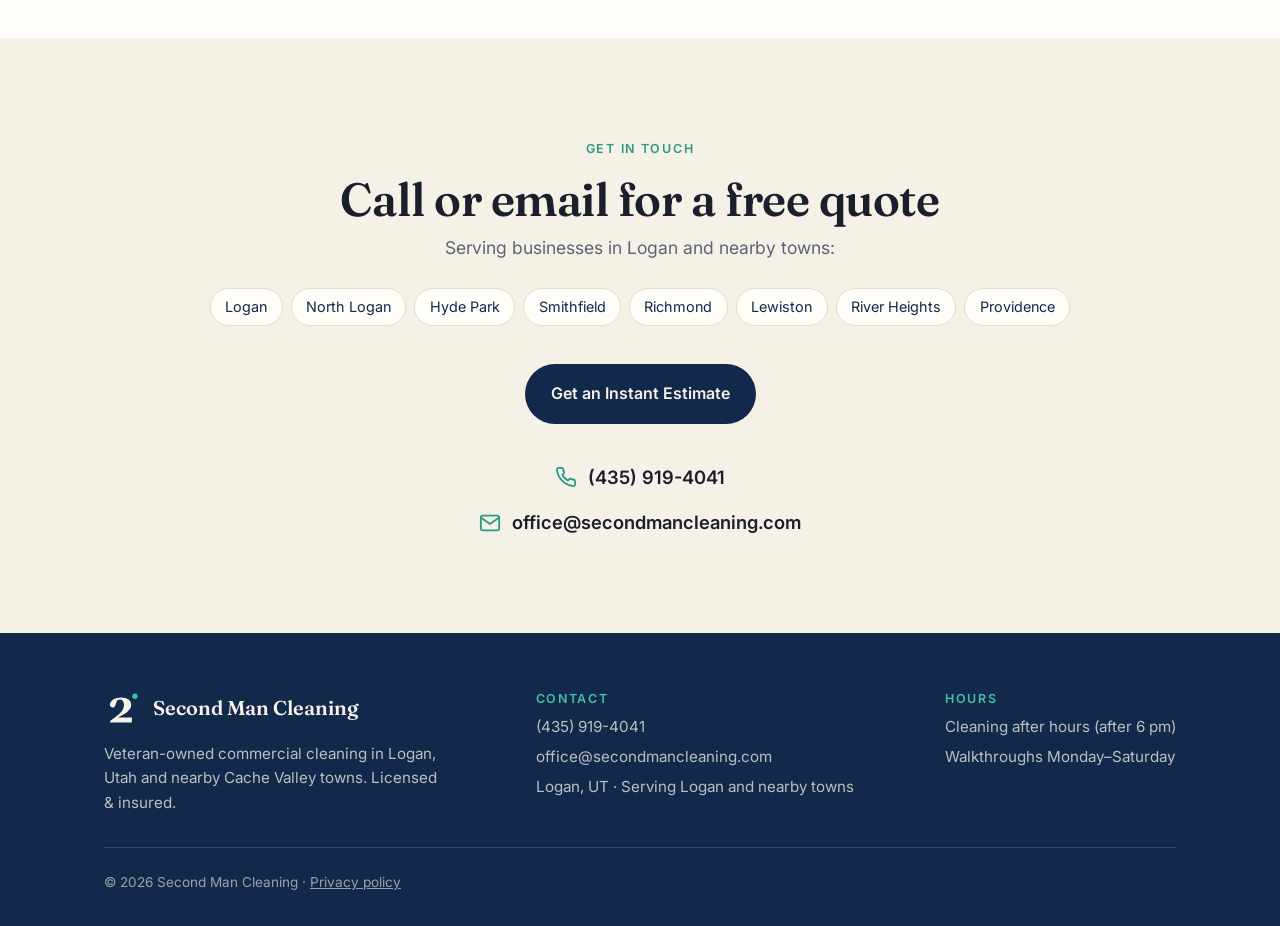
==== commit 356edf18: "Service area: Logan, Providence and towns north only List Logan, North Logan, Hyde Park, Smithfield," ====
--- a/index.html
+++ b/index.html
@@ -36,7 +36,7 @@
     "@type": "LocalBusiness",
     "@id": "https://secondmancleaning.com/#business",
     "name": "Second Man Cleaning",
-    "description": "Veteran-owned commercial cleaning company serving businesses in Logan, Utah and throughout Cache Valley. After-hours trash removal, restroom cleaning, floor care and office cleaning.",
+    "description": "Veteran-owned commercial cleaning company serving businesses in Logan, Utah and nearby Cache Valley towns. After-hours trash removal, restroom cleaning, floor care and office cleaning.",
     "url": "https://secondmancleaning.com/",
     "telephone": "+1-435-919-4041",
     "email": "office@secondmancleaning.com",
@@ -60,12 +60,10 @@
       {"@type": "City", "name": "North Logan, Utah"},
       {"@type": "City", "name": "Hyde Park, Utah"},
       {"@type": "City", "name": "Smithfield, Utah"},
+      {"@type": "City", "name": "Richmond, Utah"},
+      {"@type": "City", "name": "Lewiston, Utah"},
       {"@type": "City", "name": "Providence, Utah"},
-      {"@type": "City", "name": "River Heights, Utah"},
-      {"@type": "City", "name": "Nibley, Utah"},
-      {"@type": "City", "name": "Millville, Utah"},
-      {"@type": "City", "name": "Hyrum, Utah"},
-      {"@type": "AdministrativeArea", "name": "Cache County, Utah"}
+      {"@type": "City", "name": "River Heights, Utah"}
     ],
     "hasOfferCatalog": {
       "@type": "OfferCatalog",
@@ -105,7 +103,7 @@
     <div>
       <span class="eyebrow">Commercial cleaning · Logan, Utah</span>
       <h1>A clean workplace, <em>every single day.</em></h1>
-      <p>Commercial cleaning for businesses in Logan and across Cache Valley. We take out the trash, clean the restrooms and keep your floors spotless, after hours, so your team never has to.</p>
+      <p>Commercial cleaning for businesses in Logan and nearby Cache Valley towns. We take out the trash, clean the restrooms and keep your floors spotless, after hours, so your team never has to.</p>
       <div class="hero-ctas">
         <a class="btn btn-primary btn-lg" href="#estimate">Get an Instant Estimate</a>
         <a class="btn btn-ghost" href="tel:+14359194041">Call (435) 919-4041</a>
@@ -475,7 +473,7 @@
     <div class="faq" style="text-align:left">
       <details>
         <summary>Do you offer commercial cleaning in Logan, Utah?</summary>
-        <p>Yes. Second Man Cleaning provides commercial cleaning for businesses in Logan and throughout Cache Valley, including North Logan, Hyde Park, Smithfield, Providence, River Heights, Nibley, Millville and Hyrum.</p>
+        <p>Yes. Second Man Cleaning provides commercial cleaning for businesses in Logan and nearby Cache Valley towns: North Logan, Hyde Park, Smithfield, Richmond, Lewiston, River Heights and Providence.</p>
       </details>
       <details>
         <summary>What does your commercial cleaning include?</summary>
@@ -501,17 +499,16 @@
   <div class="wrap center">
     <span class="eyebrow">Get in touch</span>
     <h2>Call or email for a free quote</h2>
-    <p class="lede">Serving businesses throughout Cache County, including but not limited to:</p>
+    <p class="lede">Serving businesses in Logan and nearby towns:</p>
     <ul class="chips city-chips">
       <li>Logan</li>
       <li>North Logan</li>
       <li>Hyde Park</li>
       <li>Smithfield</li>
+      <li>Richmond</li>
+      <li>Lewiston</li>
+      <li>River Heights</li>
       <li>Providence</li>
-      <li>River Heights</li>
-      <li>Nibley</li>
-      <li>Millville</li>
-      <li>Hyrum</li>
     </ul>
     <p><a class="btn btn-next-home" href="#estimate">Get an Instant Estimate</a></p>
     <div class="contact-lines contact-center">
@@ -531,13 +528,13 @@
           <img class="brand-mark" src="/assets/favicon.svg" alt="" width="38" height="38">
           Second Man Cleaning
         </a>
-        <p>Veteran-owned commercial cleaning in Logan, Utah and across Cache Valley. Licensed &amp; insured.</p>
+        <p>Veteran-owned commercial cleaning in Logan, Utah and nearby Cache Valley towns. Licensed &amp; insured.</p>
       </div>
       <div class="foot-col">
         <p class="foot-h">Contact</p>
         <a href="tel:+14359194041">(435) 919-4041</a>
         <a href="mailto:office@secondmancleaning.com">office@secondmancleaning.com</a>
-        <p>Logan, UT · Serving all of Cache County</p>
+        <p>Logan, UT · Serving Logan and nearby towns</p>
       </div>
       <div class="foot-col">
         <p class="foot-h">Hours</p>
--- a/assets/styles.css
+++ b/assets/styles.css
@@ -184,7 +184,7 @@
 .nav-cta,.nav .brand{white-space:nowrap}
 @media (max-width:400px){.nav .brand{font-size:.95rem;gap:.5rem}.nav .brand-mark{width:32px;height:32px}.nav-cta{font-size:.82rem;padding:.45rem .75rem}}
 @media (max-width:400px){.nav .wrap{gap:10px}.nav .brand{font-size:.88rem}}
-.city-chips{list-style:none;justify-content:center;max-width:760px;margin:1.6rem auto 2rem}
+.city-chips{list-style:none;justify-content:center;max-width:900px;margin:1.6rem auto 2rem}
 .city-chips li{border:1px solid var(--line);background:var(--paper);color:var(--navy);border-radius:999px;padding:.4rem .9rem;font-size:.9rem}
 
 /* instant estimate buttons (nav + homepage) */
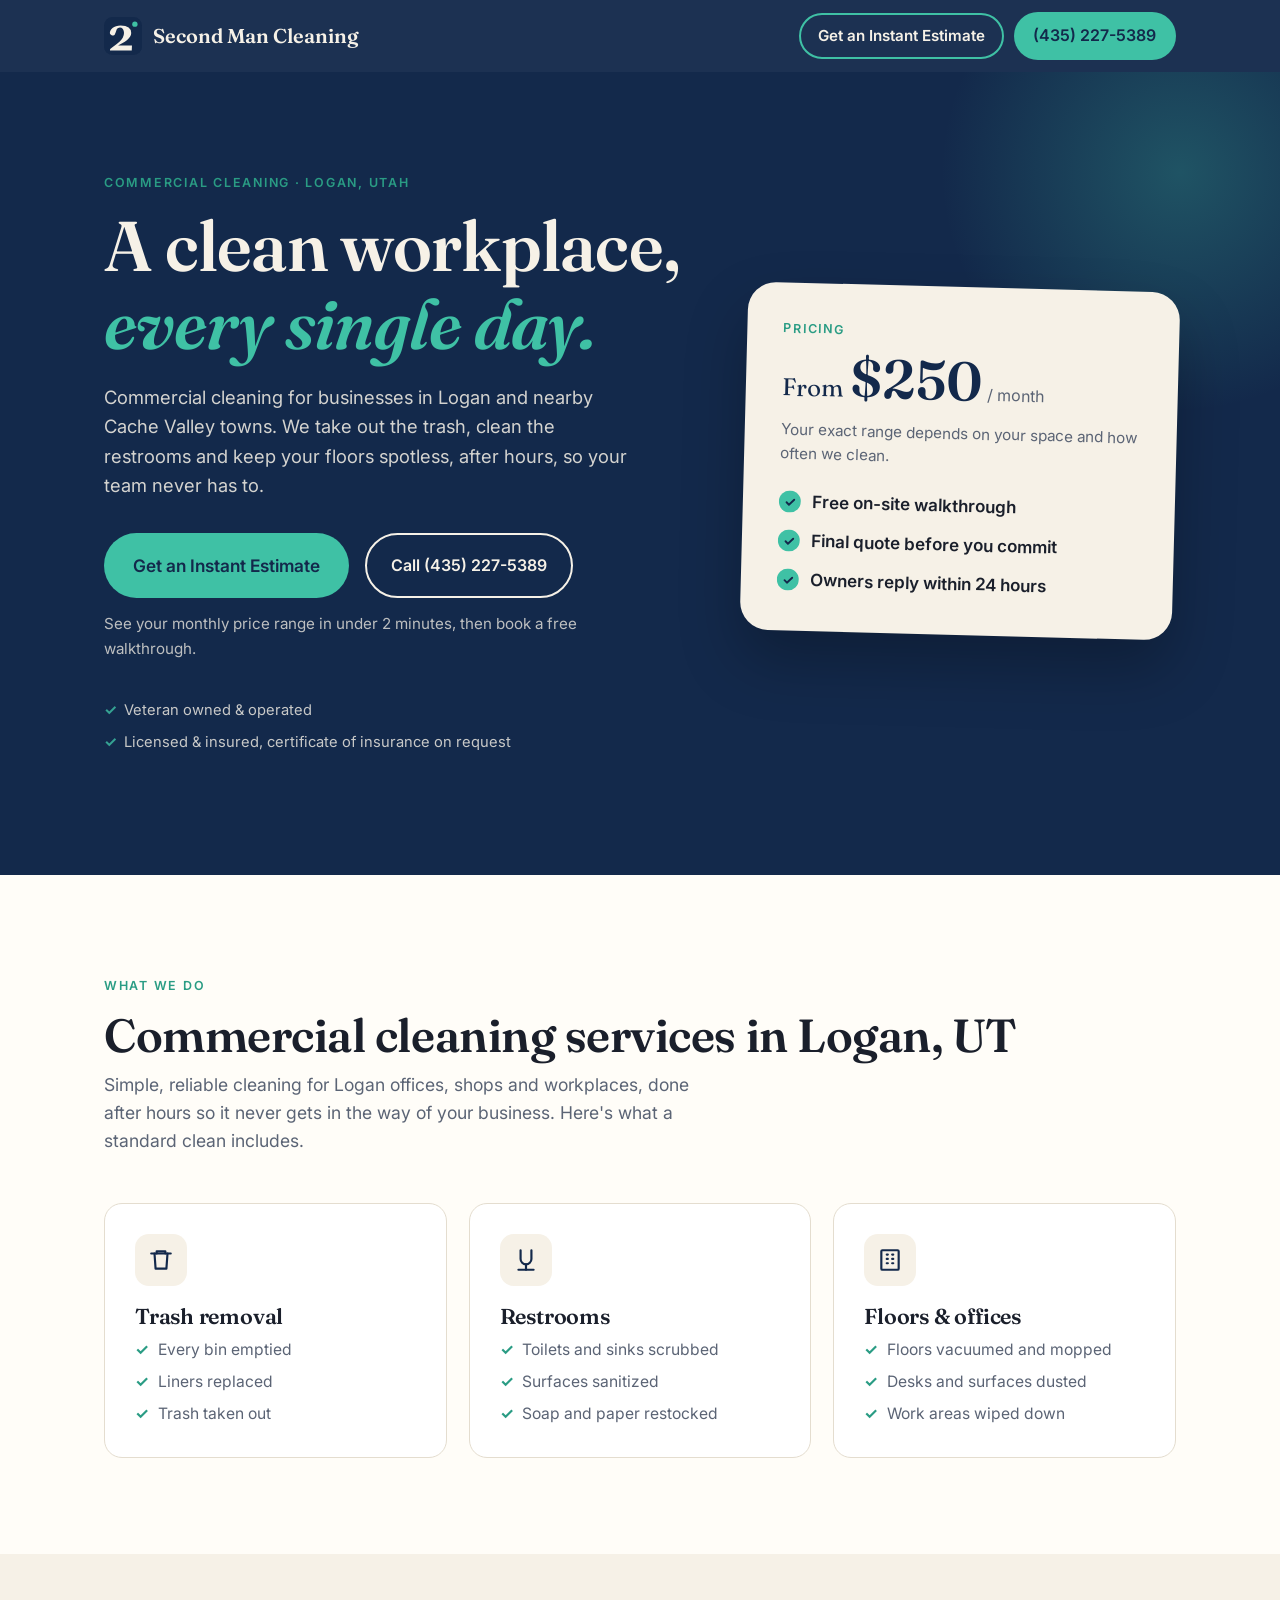
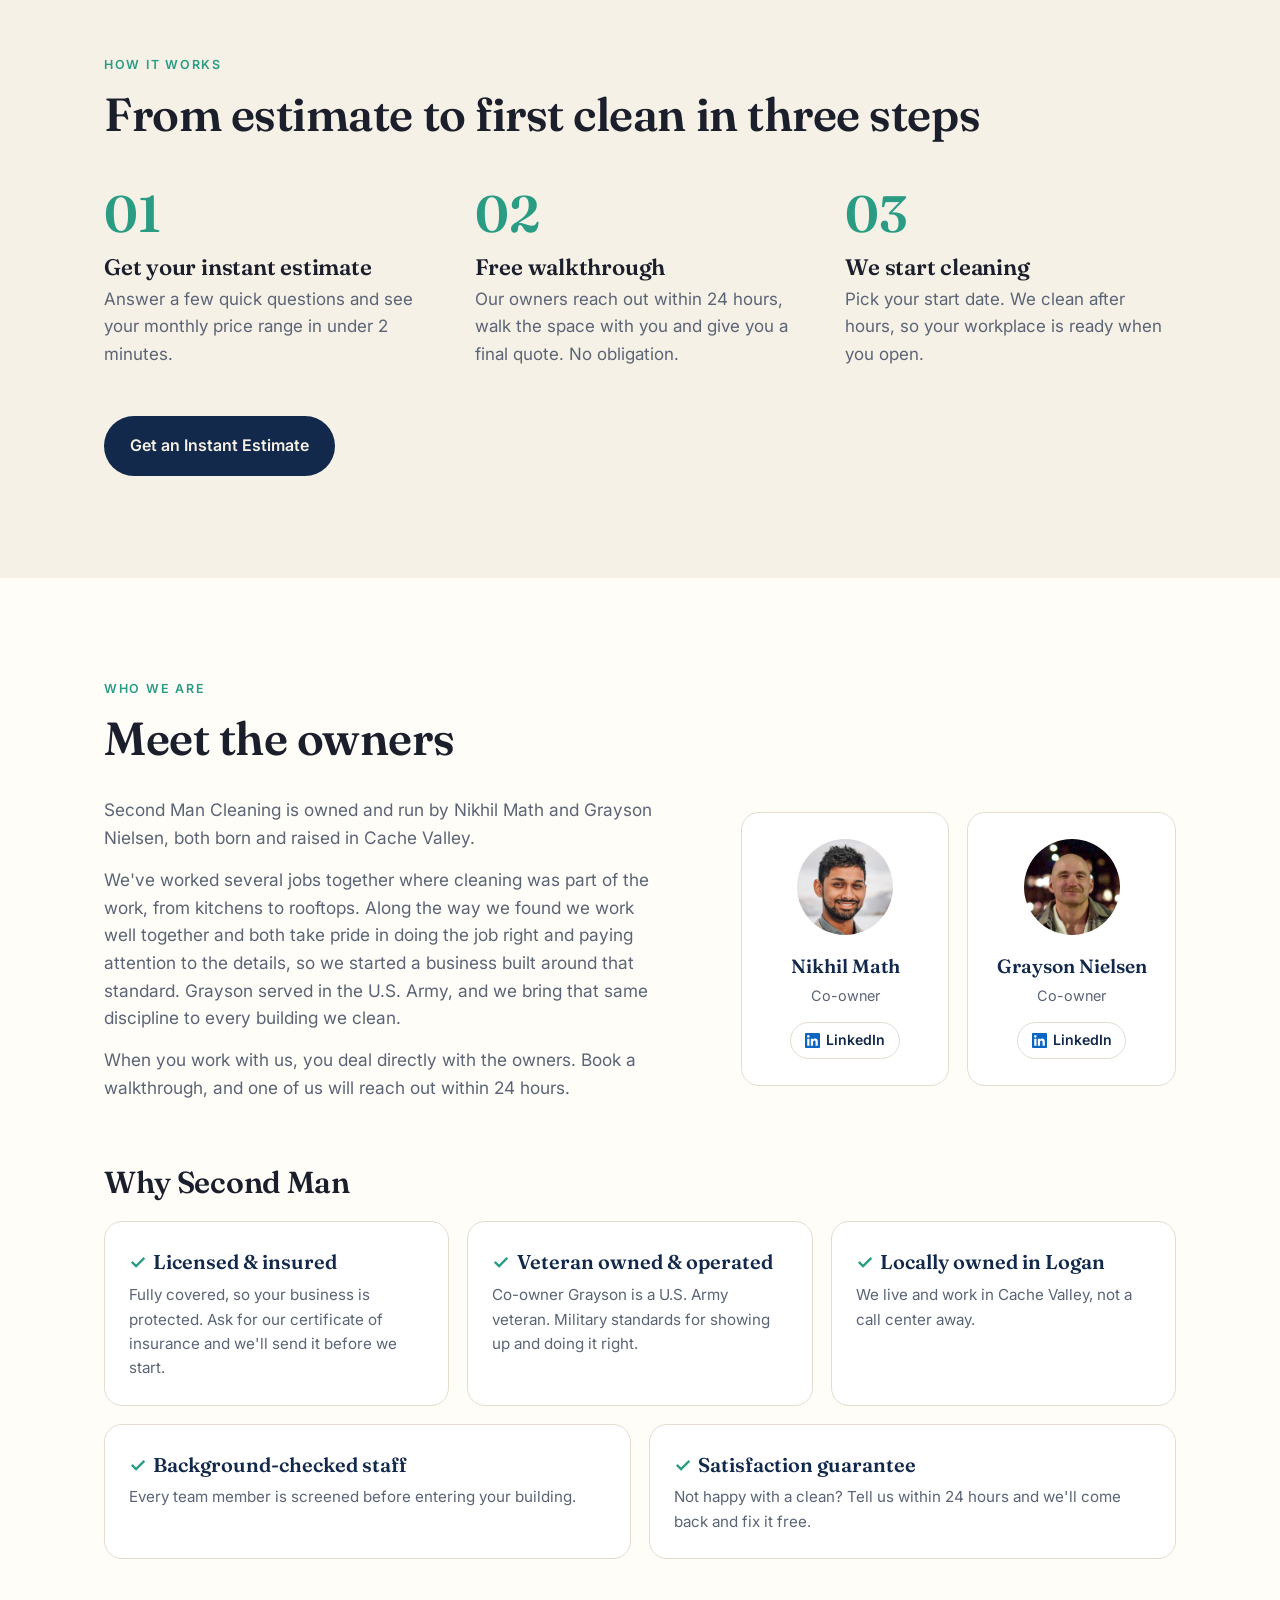
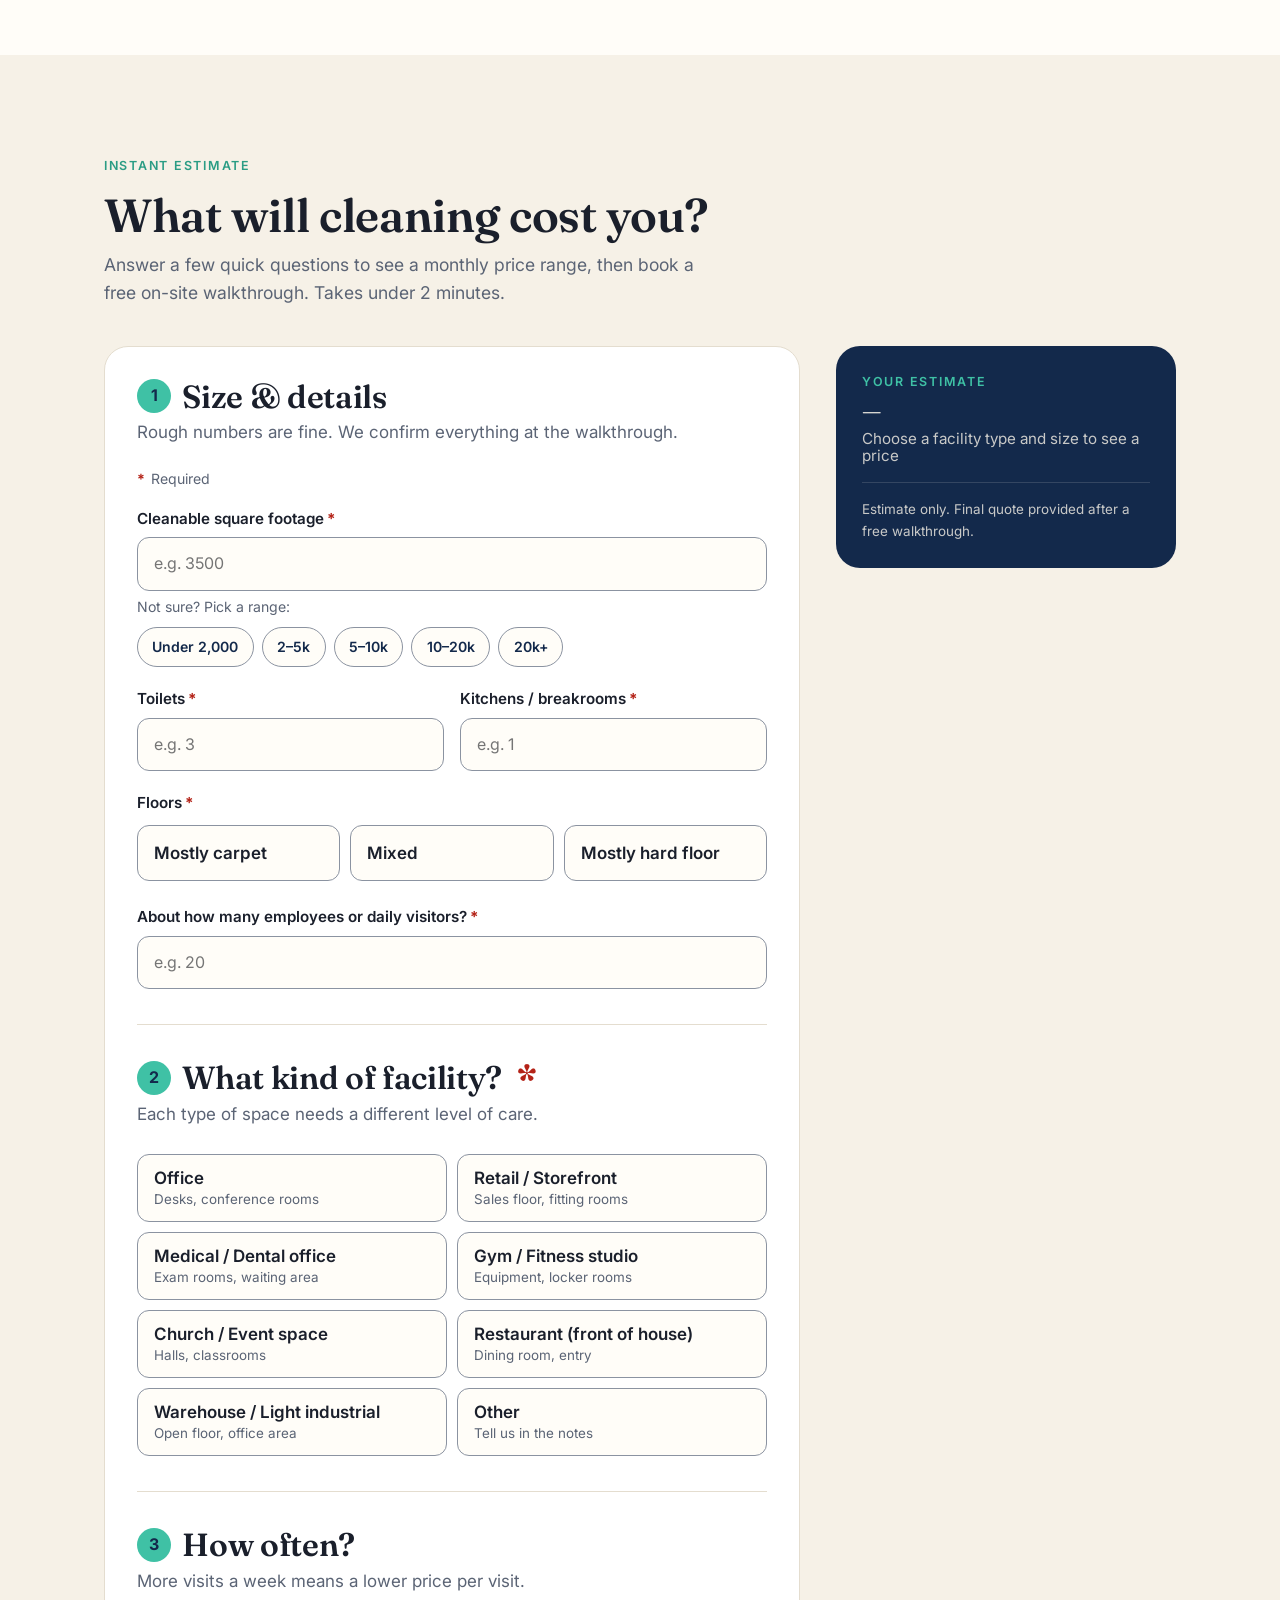
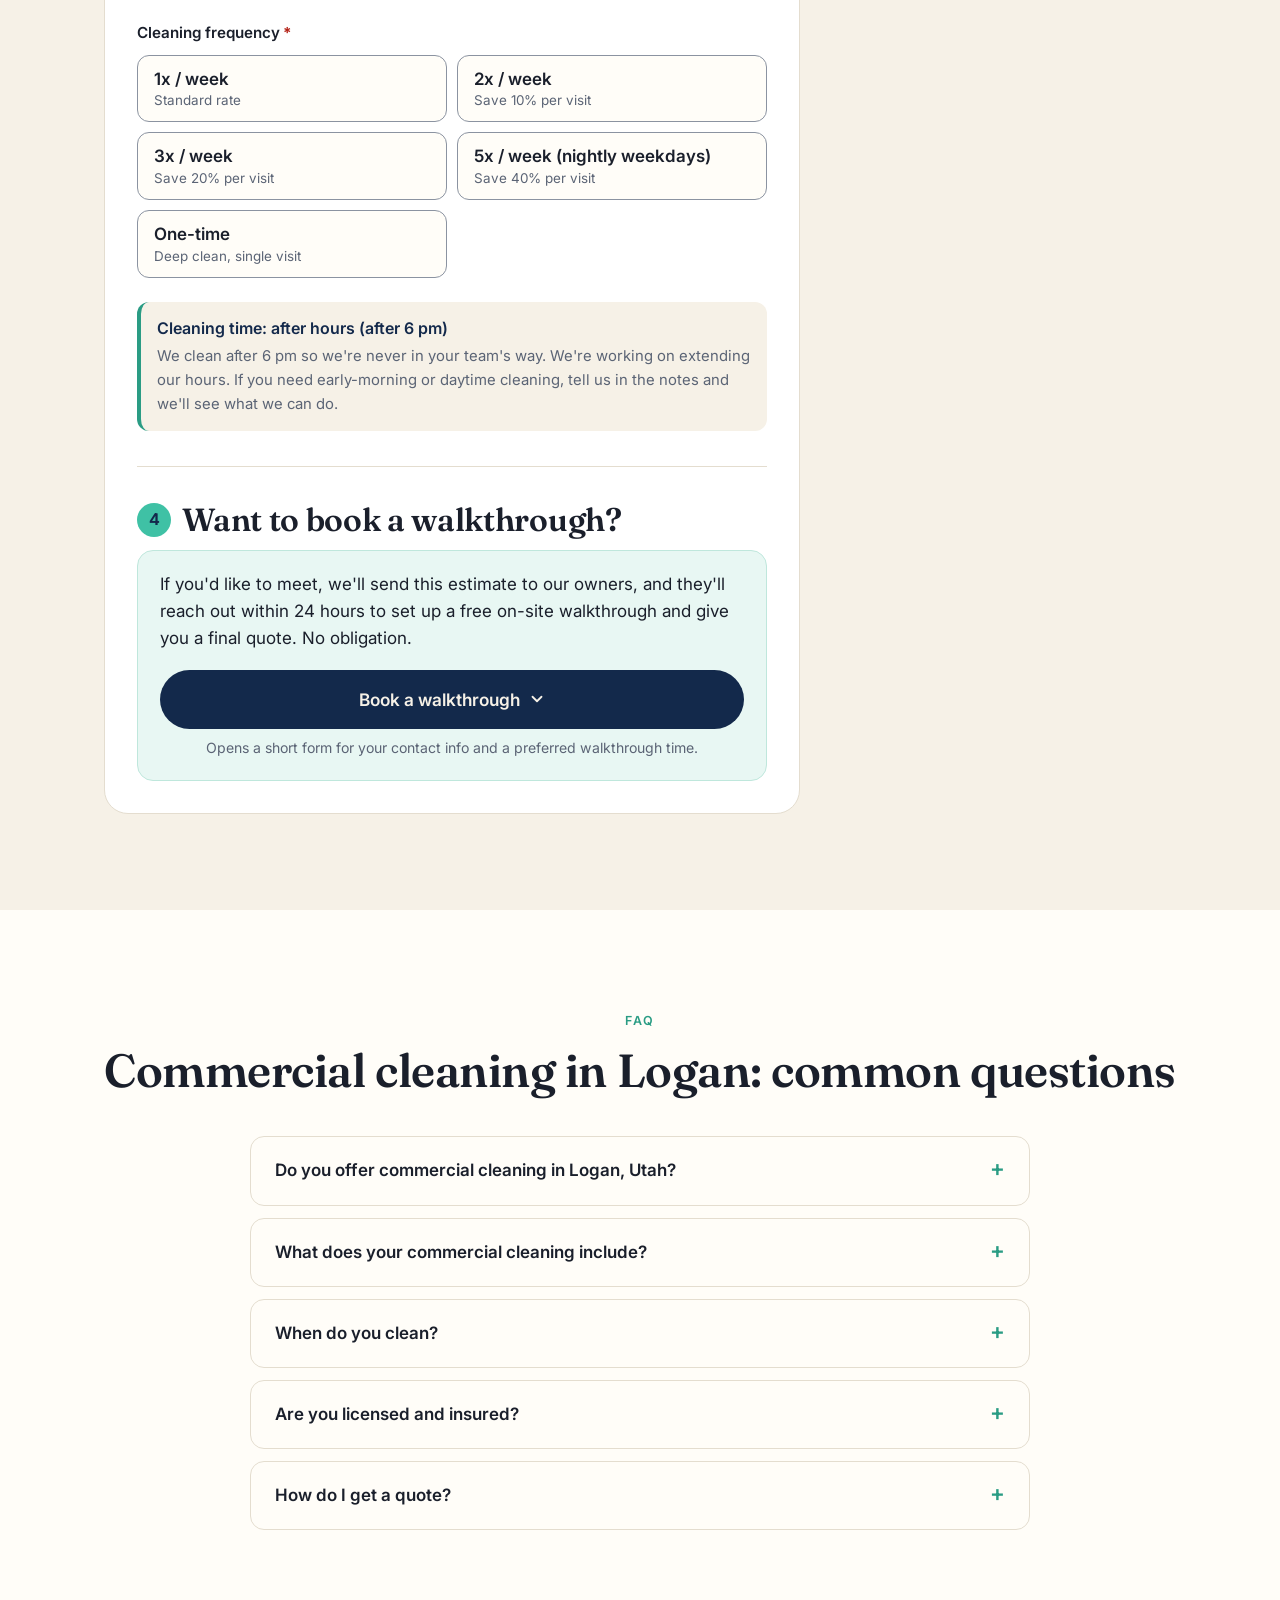
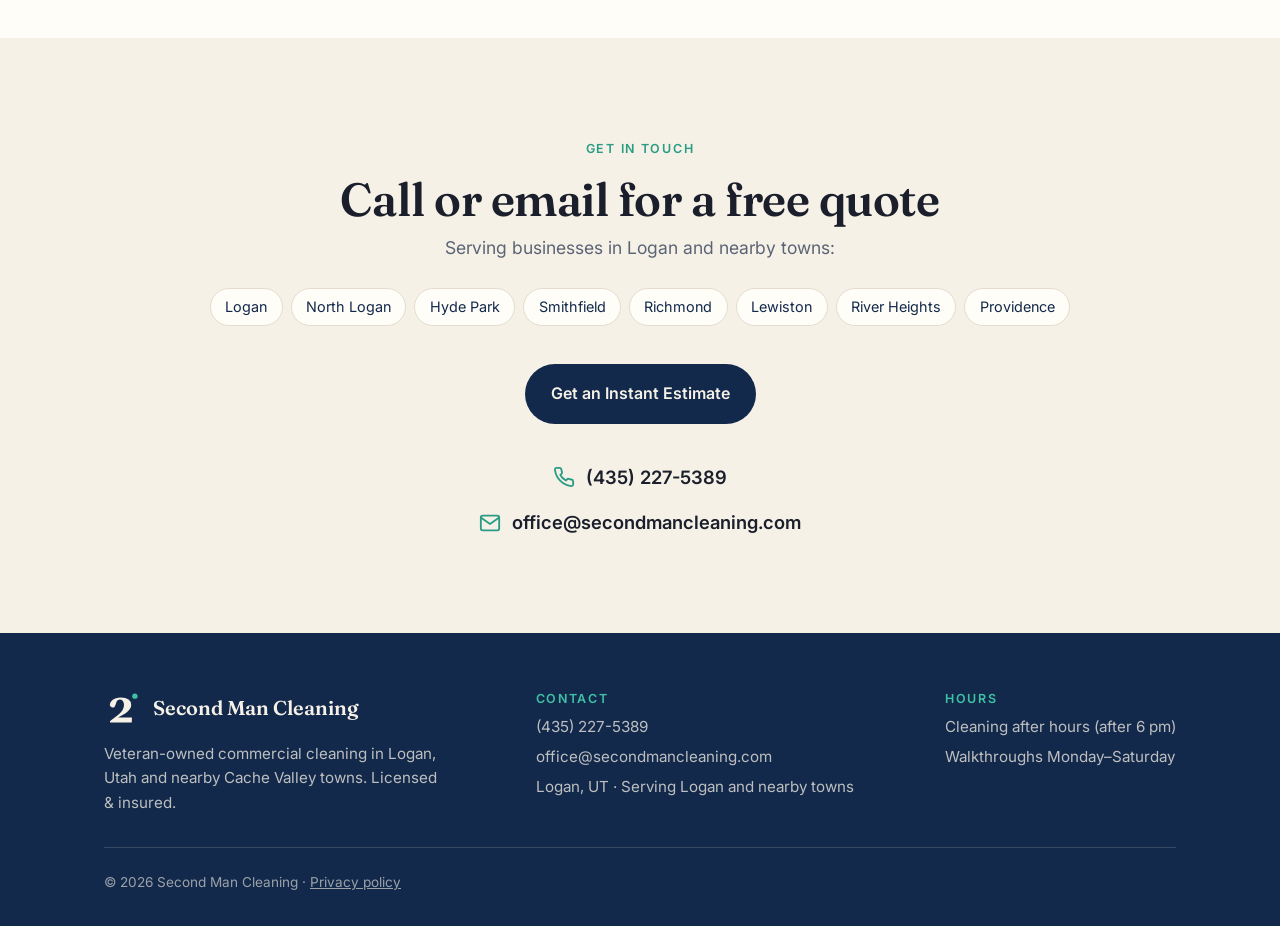
==== commit 418fb1b7: "Website: change phone number to the office line (435) 227-5389 Co-Authored-By: Claude Opus 5.5 <nore" ====
--- a/index.html
+++ b/index.html
@@ -21,7 +21,7 @@
   <meta property="og:image" content="https://secondmancleaning.com/assets/og-card.png">
   <meta property="og:image:width" content="1200">
   <meta property="og:image:height" content="630">
-  <meta property="og:image:alt" content="Second Man Cleaning: veteran-owned commercial cleaning in Logan, Utah. Instant estimates online. (435) 919-4041">
+  <meta property="og:image:alt" content="Second Man Cleaning: veteran-owned commercial cleaning in Logan, Utah. Instant estimates online. (435) 227-5389">
   <meta name="twitter:card" content="summary_large_image">
   <meta name="twitter:title" content="Second Man Cleaning | Commercial Cleaning in Logan, UT">
   <meta name="twitter:description" content="Veteran-owned commercial cleaning in Logan, Utah and Cache Valley: trash removal, restrooms, floors and offices.">
@@ -38,7 +38,7 @@
     "name": "Second Man Cleaning",
     "description": "Veteran-owned commercial cleaning company serving businesses in Logan, Utah and nearby Cache Valley towns. After-hours trash removal, restroom cleaning, floor care and office cleaning.",
     "url": "https://secondmancleaning.com/",
-    "telephone": "+1-435-919-4041",
+    "telephone": "+1-435-227-5389",
     "email": "office@secondmancleaning.com",
     "logo": "https://secondmancleaning.com/assets/icon-512.png",
     "image": "https://secondmancleaning.com/assets/og-card.png",
@@ -93,7 +93,7 @@
     </a>
     <div class="nav-actions">
       <a class="btn nav-est" href="#estimate"><span class="long">Get an Instant Estimate</span><span class="short">Estimate</span></a>
-      <a class="btn btn-primary nav-cta" href="tel:+14359194041" aria-label="Call (435) 919-4041"><svg class="ph-ico" width="18" height="18" viewBox="0 0 24 24" fill="none" stroke="currentColor" stroke-width="2.2" stroke-linecap="round" stroke-linejoin="round" aria-hidden="true"><path d="M22 16.9v3a2 2 0 01-2.2 2 19.8 19.8 0 01-8.6-3.1 19.5 19.5 0 01-6-6A19.8 19.8 0 012.1 4.2 2 2 0 014.1 2h3a2 2 0 012 1.7c.1.9.4 1.8.7 2.7a2 2 0 01-.5 2.1L8 9.8a16 16 0 006 6l1.3-1.3a2 2 0 012.1-.5c.9.3 1.8.6 2.7.7a2 2 0 011.7 2z"/></svg><span class="ph-num">(435) 919-4041</span></a>
+      <a class="btn btn-primary nav-cta" href="tel:+14352275389" aria-label="Call (435) 227-5389"><svg class="ph-ico" width="18" height="18" viewBox="0 0 24 24" fill="none" stroke="currentColor" stroke-width="2.2" stroke-linecap="round" stroke-linejoin="round" aria-hidden="true"><path d="M22 16.9v3a2 2 0 01-2.2 2 19.8 19.8 0 01-8.6-3.1 19.5 19.5 0 01-6-6A19.8 19.8 0 012.1 4.2 2 2 0 014.1 2h3a2 2 0 012 1.7c.1.9.4 1.8.7 2.7a2 2 0 01-.5 2.1L8 9.8a16 16 0 006 6l1.3-1.3a2 2 0 012.1-.5c.9.3 1.8.6 2.7.7a2 2 0 011.7 2z"/></svg><span class="ph-num">(435) 227-5389</span></a>
     </div>
   </div>
 </nav>
@@ -106,7 +106,7 @@
       <p>Commercial cleaning for businesses in Logan and nearby Cache Valley towns. We take out the trash, clean the restrooms and keep your floors spotless, after hours, so your team never has to.</p>
       <div class="hero-ctas">
         <a class="btn btn-primary btn-lg" href="#estimate">Get an Instant Estimate</a>
-        <a class="btn btn-ghost" href="tel:+14359194041">Call (435) 919-4041</a>
+        <a class="btn btn-ghost" href="tel:+14352275389">Call (435) 227-5389</a>
       </div>
       <p class="hero-sub">See your monthly price range in under 2 minutes, then book a free walkthrough.</p>
       <div class="hero-points"><span>Veteran owned &amp; operated</span><span>Licensed &amp; insured, certificate of insurance on request</span></div>
@@ -229,7 +229,7 @@
       <h2 id="estimate-h">What will cleaning cost you?</h2>
       <p class="lede">Answer a few quick questions to see a monthly price range, then book a free on-site walkthrough. Takes under 2 minutes.</p>
     </div>
-    <noscript><p class="noscript">This calculator needs JavaScript. Call us at <a href="tel:+14359194041">(435) 919-4041</a> or email <a href="mailto:office@secondmancleaning.com">office@secondmancleaning.com</a> for a free quote.</p></noscript>
+    <noscript><p class="noscript">This calculator needs JavaScript. Call us at <a href="tel:+14352275389">(435) 227-5389</a> or email <a href="mailto:office@secondmancleaning.com">office@secondmancleaning.com</a> for a free quote.</p></noscript>
 
     <div id="est-app" class="est-layout">
       <div class="wizard" id="wizard" tabindex="-1">
@@ -461,7 +461,7 @@
       <h2 tabindex="-1">Thanks, <span id="done-name"></span>! You're on our list.</h2>
       <p class="lede">Your estimate is on its way to our owners. They'll reach out within 24 hours to confirm your walkthrough time. Please plan to have someone from your team there to walk the space with us.</p>
       <dl class="done-rows" id="done-rows"></dl>
-      <p class="fine">Estimate only. Your final quote comes after the free walkthrough. Questions? Call <a href="tel:+14359194041">(435) 919-4041</a>.</p>
+      <p class="fine">Estimate only. Your final quote comes after the free walkthrough. Questions? Call <a href="tel:+14352275389">(435) 227-5389</a>.</p>
     </div>
   </div>
 </section>
@@ -489,7 +489,7 @@
       </details>
       <details>
         <summary>How do I get a quote?</summary>
-        <p>Use our <a href="#estimate">instant estimate</a> to see a monthly price range in under 2 minutes, then book a free walkthrough for your final quote. You can also call <a href="tel:+14359194041">(435) 919-4041</a> or email <a href="mailto:office@secondmancleaning.com">office@secondmancleaning.com</a>. Quotes are always free.</p>
+        <p>Use our <a href="#estimate">instant estimate</a> to see a monthly price range in under 2 minutes, then book a free walkthrough for your final quote. You can also call <a href="tel:+14352275389">(435) 227-5389</a> or email <a href="mailto:office@secondmancleaning.com">office@secondmancleaning.com</a>. Quotes are always free.</p>
       </details>
     </div>
   </div>
@@ -512,7 +512,7 @@
     </ul>
     <p><a class="btn btn-next-home" href="#estimate">Get an Instant Estimate</a></p>
     <div class="contact-lines contact-center">
-      <a href="tel:+14359194041"><svg width="22" height="22" viewBox="0 0 24 24" fill="none" stroke="currentColor" stroke-width="2" stroke-linecap="round" stroke-linejoin="round" aria-hidden="true"><path d="M22 16.9v3a2 2 0 01-2.2 2 19.8 19.8 0 01-8.6-3.1 19.5 19.5 0 01-6-6A19.8 19.8 0 012.1 4.2 2 2 0 014.1 2h3a2 2 0 012 1.7c.1.9.4 1.8.7 2.7a2 2 0 01-.5 2.1L8 9.8a16 16 0 006 6l1.3-1.3a2 2 0 012.1-.5c.9.3 1.8.6 2.7.7a2 2 0 011.7 2z"/></svg>(435) 919-4041</a>
+      <a href="tel:+14352275389"><svg width="22" height="22" viewBox="0 0 24 24" fill="none" stroke="currentColor" stroke-width="2" stroke-linecap="round" stroke-linejoin="round" aria-hidden="true"><path d="M22 16.9v3a2 2 0 01-2.2 2 19.8 19.8 0 01-8.6-3.1 19.5 19.5 0 01-6-6A19.8 19.8 0 012.1 4.2 2 2 0 014.1 2h3a2 2 0 012 1.7c.1.9.4 1.8.7 2.7a2 2 0 01-.5 2.1L8 9.8a16 16 0 006 6l1.3-1.3a2 2 0 012.1-.5c.9.3 1.8.6 2.7.7a2 2 0 011.7 2z"/></svg>(435) 227-5389</a>
       <a href="mailto:office@secondmancleaning.com"><svg width="22" height="22" viewBox="0 0 24 24" fill="none" stroke="currentColor" stroke-width="2" stroke-linecap="round" stroke-linejoin="round" aria-hidden="true"><rect x="2" y="4" width="20" height="16" rx="2"/><path d="M22 6l-10 7L2 6"/></svg>office@secondmancleaning.com</a>
     </div>
   </div>
@@ -532,7 +532,7 @@
       </div>
       <div class="foot-col">
         <p class="foot-h">Contact</p>
-        <a href="tel:+14359194041">(435) 919-4041</a>
+        <a href="tel:+14352275389">(435) 227-5389</a>
         <a href="mailto:office@secondmancleaning.com">office@secondmancleaning.com</a>
         <p>Logan, UT · Serving Logan and nearby towns</p>
       </div>
